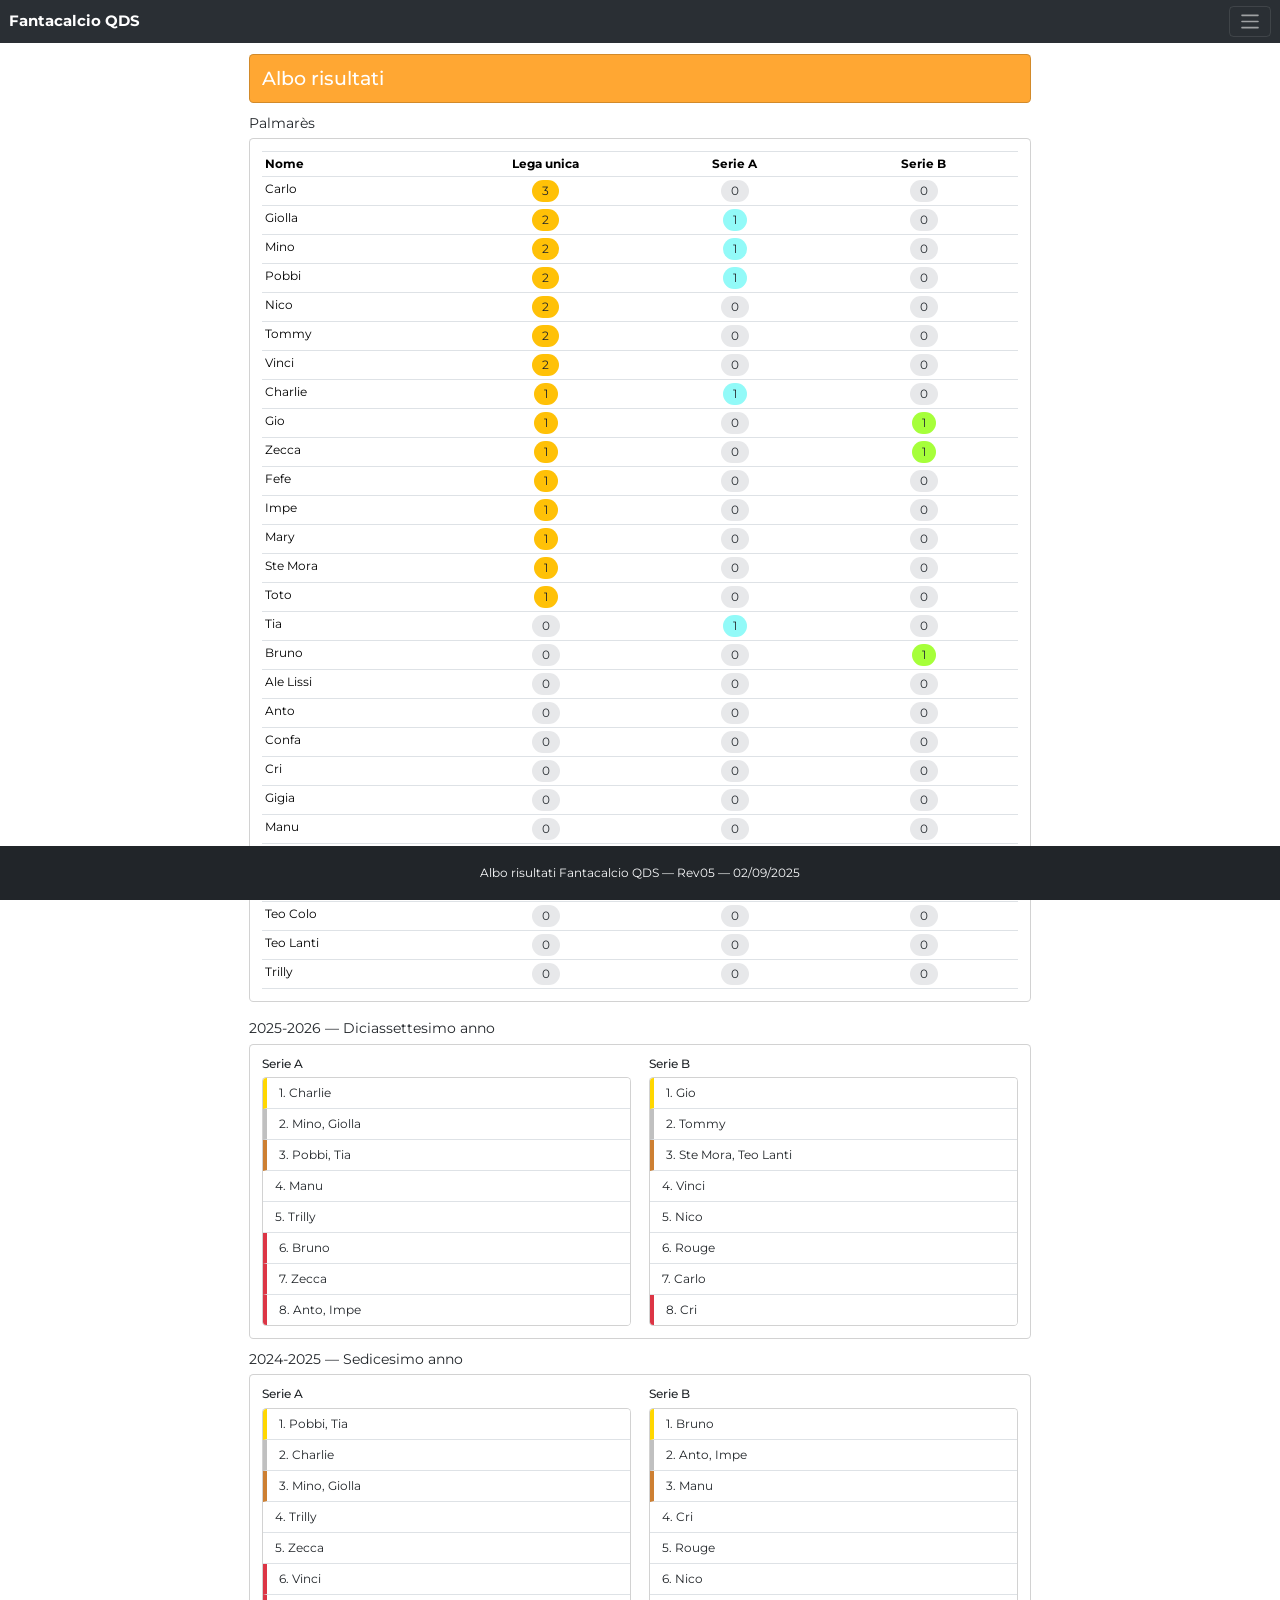
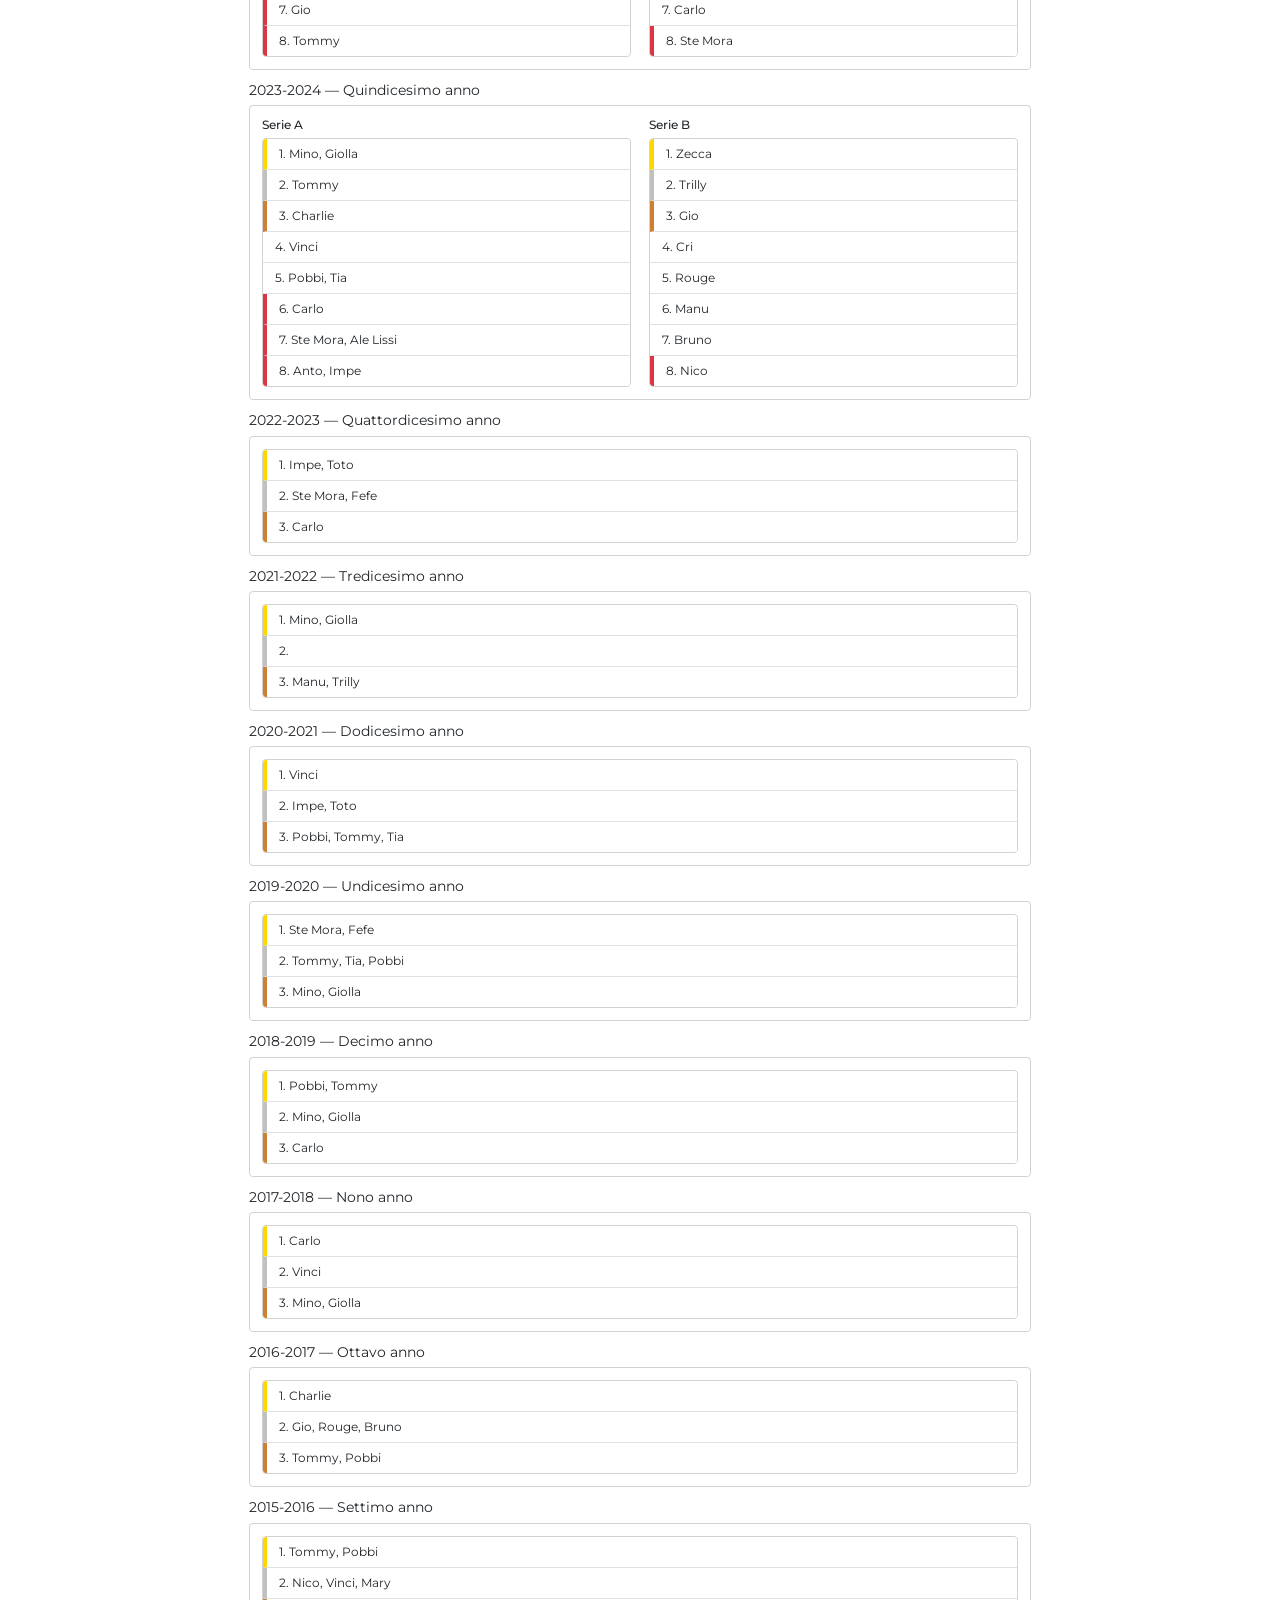
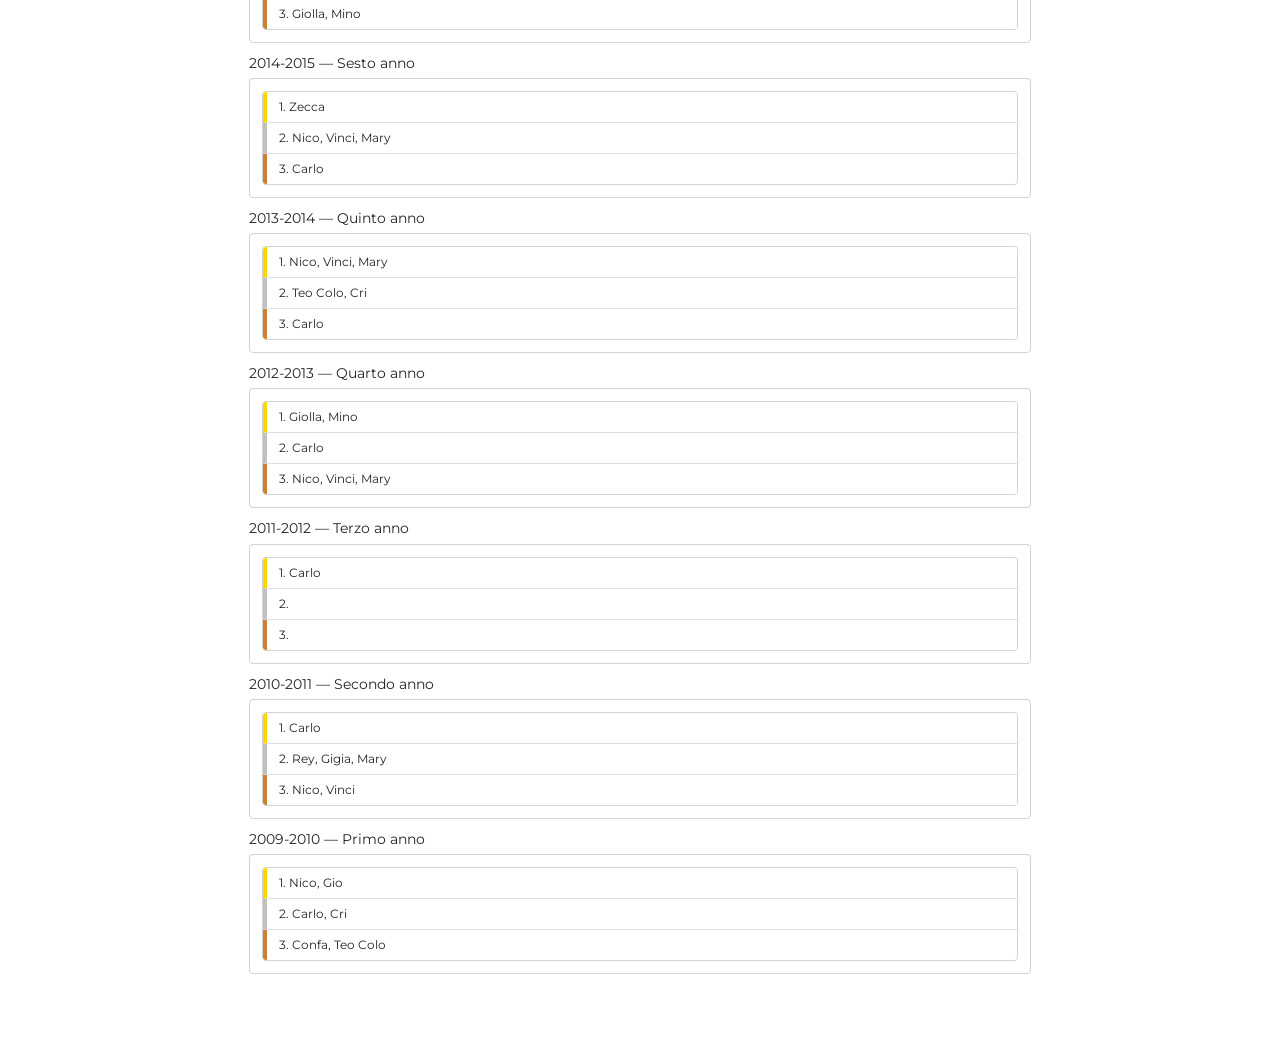
==== index.html @ d8cd7c16 "Styled albo risultati" ====
<!doctype html>
<!--
  index.html — "Albo risultati" page
  =======================================================================
  This site is split across THREE separate HTML pages that all share
  the same navbar and footer (copy-pasted into each file, since this
  is a plain static site with no templating system):

    - index.html    → "Albo risultati" (THIS page, also the site's
                       home page): Palmarès summary table and one
                       card per past season
    - ruleset.htm   → "Regolamento": girone doppio, impostazioni
                       Mantra, rinvii partite, formazioni non
                       schierate, Metodo Osnaghi
    - revision.html → "Storico revisioni"

  Styling comes from the Bootstrap CSS framework (loaded from a CDN
  link below, so there is nothing to install). Bootstrap is free and
  open source (MIT license): https://getbootstrap.com

  Any small custom styling on top of Bootstrap lives in style.css
  (shared by all three pages). The only JavaScript (in script.js,
  also shared) is explained there — Bootstrap's own bundled JS already
  handles the mobile navigation menu, so we barely need any custom
  code any more.

  Every meaningful element below has a unique "id" attribute, so it is
  easy to find in the browser dev tools or to link to directly.
  =======================================================================
-->
<html lang="it">
  <head>
    <meta charset="UTF-8" />
    <meta name="viewport" content="width=device-width, initial-scale=1" />

    <title>Albo risultati — Fantacalcio QDS</title>

    <link
      rel="stylesheet"
      href="https://cdn.jsdelivr.net/npm/bootstrap@5.3.3/dist/css/bootstrap.min.css"
    />

    <link rel="preconnect" href="https://fonts.googleapis.com" />
    <link rel="preconnect" href="https://fonts.gstatic.com" crossorigin />
    <link
      href="https://fonts.googleapis.com/css2?family=Montserrat:wght@400;500;600;700&display=swap"
      rel="stylesheet"
    />

    <link rel="stylesheet" href="style.css" />
  </head>
  <body>
    <!-- ===================================================================
       NAVBAR
       ---------------------------------------------------------------
       Bootstrap's navbar component. "fixed-top" pins it to the top of
       the screen so it is always visible while scrolling (we
       compensate for this with padding-top on <body> in style.css).
       There is deliberately NO "navbar-expand-*" class here: adding
       one (e.g. "navbar-expand-lg") would show the links inline once
       the screen gets wide enough. Without it, Bootstrap keeps the
       menu collapsed behind the hamburger button at EVERY screen
       width, desktop included — which is what we want everywhere.

       This exact block (navbar) is copy-pasted identically at the top
       of index.html, ruleset.htm and revision.html, so the site
       navigation looks and behaves the same on all three pages. The
       first five links point to sections WITHIN ruleset.htm
       ("ruleset.htm#girone-doppio" etc.) so they work correctly no
       matter which of the three pages you are currently on; the last
       two links point to index.html (this page) and revision.html
       directly.
       =================================================================== -->
    <nav id="main-navbar" class="navbar navbar-dark bg-primary fixed-top">
      <div id="navbar-container" class="container-fluid">
        <a id="navbar-brand-link" class="navbar-brand fw-bold" href="index.html"
          >Fantacalcio QDS</a
        >

        <button
          id="navbar-toggler-button"
          class="navbar-toggler"
          type="button"
          data-bs-toggle="collapse"
          data-bs-target="#navbar-menu"
          aria-controls="navbar-menu"
          aria-expanded="false"
          aria-label="Toggle navigation"
        >
          <span class="navbar-toggler-icon"></span>
        </button>

        <div id="navbar-menu" class="collapse navbar-collapse">
          <ul id="navbar-menu-links" class="navbar-nav ms-auto">
            <li class="nav-item">
              <a
                id="nav-link-girone-doppio"
                class="nav-link"
                href="ruleset.htm#girone-doppio"
                >Girone doppio</a
              >
            </li>
            <li class="nav-item">
              <a
                id="nav-link-mantra-settings"
                class="nav-link"
                href="ruleset.htm#mantra-settings"
                >Impostazioni Mantra</a
              >
            </li>
            <li class="nav-item">
              <a
                id="nav-link-rinvii-partite"
                class="nav-link"
                href="ruleset.htm#rinvii-partite"
                >Rinvii partite</a
              >
            </li>
            <li class="nav-item">
              <a
                id="nav-link-formazioni-non-schierate"
                class="nav-link"
                href="ruleset.htm#formazioni-non-schierate"
                >Formazioni non schierate</a
              >
            </li>
            <li class="nav-item">
              <a
                id="nav-link-metodo-osnaghi"
                class="nav-link"
                href="ruleset.htm#metodo-osnaghi"
                >Metodo Osnaghi</a
              >
            </li>
            <li class="nav-item">
              <a
                id="nav-link-albo-risultati"
                class="nav-link"
                href="index.html"
                >Albo risultati</a
              >
            </li>
            <li class="nav-item">
              <a
                id="nav-link-revision-history"
                class="nav-link"
                href="revision.html"
                >Storico revisioni</a
              >
            </li>
          </ul>
        </div>
      </div>
    </nav>

    <div id="page-container" class="container">
      <section id="albo-risultati" class="mb-5 rulebook-section">
        <div id="albo-risultati-title-card" class="card mb-3">
          <div id="albo-risultati-title-card-body" class="card-body">
            <h2 id="albo-risultati-title-text" class="mb-0">Albo risultati</h2>
          </div>
        </div>
        <!-- Palmarès -->
        <h3 id="palmares" class="h5 mb-2 card-label">Palmarès</h3>
        <div id="palmares-card" class="card mb-4">
          <div class="card-body">
            <div id="palmares-table-container" class="table-responsive">
              <table
                id="palmares-table"
                class="table table-bordered table-sm mb-0"
              >
                <thead>
                  <tr>
                    <th>Nome</th>
                    <th>Lega unica</th>
                    <th>Serie A</th>
                    <th>Serie B</th>
                  </tr>
                </thead>
                <tbody>
                  <tr>
                    <td>Carlo</td>
                    <td>
                      <span class="badge rounded-pill badge-lega-unica">3</span>
                    </td>
                    <td>
                      <span class="badge rounded-pill text-bg-secondary"
                        >0</span
                      >
                    </td>
                    <td>
                      <span class="badge rounded-pill text-bg-secondary"
                        >0</span
                      >
                    </td>
                  </tr>
                  <tr>
                    <td>Giolla</td>
                    <td>
                      <span class="badge rounded-pill badge-lega-unica">2</span>
                    </td>
                    <td>
                      <span class="badge rounded-pill badge-serie-a">1</span>
                    </td>
                    <td>
                      <span class="badge rounded-pill text-bg-secondary"
                        >0</span
                      >
                    </td>
                  </tr>
                  <tr>
                    <td>Mino</td>
                    <td>
                      <span class="badge rounded-pill badge-lega-unica">2</span>
                    </td>
                    <td>
                      <span class="badge rounded-pill badge-serie-a">1</span>
                    </td>
                    <td>
                      <span class="badge rounded-pill text-bg-secondary"
                        >0</span
                      >
                    </td>
                  </tr>
                  <tr>
                    <td>Pobbi</td>
                    <td>
                      <span class="badge rounded-pill badge-lega-unica">2</span>
                    </td>
                    <td>
                      <span class="badge rounded-pill badge-serie-a">1</span>
                    </td>
                    <td>
                      <span class="badge rounded-pill text-bg-secondary"
                        >0</span
                      >
                    </td>
                  </tr>
                  <tr>
                    <td>Nico</td>
                    <td>
                      <span class="badge rounded-pill badge-lega-unica">2</span>
                    </td>
                    <td>
                      <span class="badge rounded-pill text-bg-secondary"
                        >0</span
                      >
                    </td>
                    <td>
                      <span class="badge rounded-pill text-bg-secondary"
                        >0</span
                      >
                    </td>
                  </tr>
                  <tr>
                    <td>Tommy</td>
                    <td>
                      <span class="badge rounded-pill badge-lega-unica">2</span>
                    </td>
                    <td>
                      <span class="badge rounded-pill text-bg-secondary"
                        >0</span
                      >
                    </td>
                    <td>
                      <span class="badge rounded-pill text-bg-secondary"
                        >0</span
                      >
                    </td>
                  </tr>
                  <tr>
                    <td>Vinci</td>
                    <td>
                      <span class="badge rounded-pill badge-lega-unica">2</span>
                    </td>
                    <td>
                      <span class="badge rounded-pill text-bg-secondary"
                        >0</span
                      >
                    </td>
                    <td>
                      <span class="badge rounded-pill text-bg-secondary"
                        >0</span
                      >
                    </td>
                  </tr>
                  <tr>
                    <td>Charlie</td>
                    <td>
                      <span class="badge rounded-pill badge-lega-unica">1</span>
                    </td>
                    <td>
                      <span class="badge rounded-pill badge-serie-a">1</span>
                    </td>
                    <td>
                      <span class="badge rounded-pill text-bg-secondary"
                        >0</span
                      >
                    </td>
                  </tr>
                  <tr>
                    <td>Gio</td>
                    <td>
                      <span class="badge rounded-pill badge-lega-unica">1</span>
                    </td>
                    <td>
                      <span class="badge rounded-pill text-bg-secondary"
                        >0</span
                      >
                    </td>
                    <td>
                      <span class="badge rounded-pill badge-serie-b">1</span>
                    </td>
                  </tr>
                  <tr>
                    <td>Zecca</td>
                    <td>
                      <span class="badge rounded-pill badge-lega-unica">1</span>
                    </td>
                    <td>
                      <span class="badge rounded-pill text-bg-secondary"
                        >0</span
                      >
                    </td>
                    <td>
                      <span class="badge rounded-pill badge-serie-b">1</span>
                    </td>
                  </tr>
                  <tr>
                    <td>Fefe</td>
                    <td>
                      <span class="badge rounded-pill badge-lega-unica">1</span>
                    </td>
                    <td>
                      <span class="badge rounded-pill text-bg-secondary"
                        >0</span
                      >
                    </td>
                    <td>
                      <span class="badge rounded-pill text-bg-secondary"
                        >0</span
                      >
                    </td>
                  </tr>
                  <tr>
                    <td>Impe</td>
                    <td>
                      <span class="badge rounded-pill badge-lega-unica">1</span>
                    </td>
                    <td>
                      <span class="badge rounded-pill text-bg-secondary"
                        >0</span
                      >
                    </td>
                    <td>
                      <span class="badge rounded-pill text-bg-secondary"
                        >0</span
                      >
                    </td>
                  </tr>
                  <tr>
                    <td>Mary</td>
                    <td>
                      <span class="badge rounded-pill badge-lega-unica">1</span>
                    </td>
                    <td>
                      <span class="badge rounded-pill text-bg-secondary"
                        >0</span
                      >
                    </td>
                    <td>
                      <span class="badge rounded-pill text-bg-secondary"
                        >0</span
                      >
                    </td>
                  </tr>
                  <tr>
                    <td>Ste Mora</td>
                    <td>
                      <span class="badge rounded-pill badge-lega-unica">1</span>
                    </td>
                    <td>
                      <span class="badge rounded-pill text-bg-secondary"
                        >0</span
                      >
                    </td>
                    <td>
                      <span class="badge rounded-pill text-bg-secondary"
                        >0</span
                      >
                    </td>
                  </tr>
                  <tr>
                    <td>Toto</td>
                    <td>
                      <span class="badge rounded-pill badge-lega-unica">1</span>
                    </td>
                    <td>
                      <span class="badge rounded-pill text-bg-secondary"
                        >0</span
                      >
                    </td>
                    <td>
                      <span class="badge rounded-pill text-bg-secondary"
                        >0</span
                      >
                    </td>
                  </tr>
                  <tr>
                    <td>Tia</td>
                    <td>
                      <span class="badge rounded-pill text-bg-secondary"
                        >0</span
                      >
                    </td>
                    <td>
                      <span class="badge rounded-pill badge-serie-a">1</span>
                    </td>
                    <td>
                      <span class="badge rounded-pill text-bg-secondary"
                        >0</span
                      >
                    </td>
                  </tr>
                  <tr>
                    <td>Bruno</td>
                    <td>
                      <span class="badge rounded-pill text-bg-secondary"
                        >0</span
                      >
                    </td>
                    <td>
                      <span class="badge rounded-pill text-bg-secondary"
                        >0</span
                      >
                    </td>
                    <td>
                      <span class="badge rounded-pill badge-serie-b">1</span>
                    </td>
                  </tr>
                  <tr>
                    <td>Ale Lissi</td>
                    <td>
                      <span class="badge rounded-pill text-bg-secondary"
                        >0</span
                      >
                    </td>
                    <td>
                      <span class="badge rounded-pill text-bg-secondary"
                        >0</span
                      >
                    </td>
                    <td>
                      <span class="badge rounded-pill text-bg-secondary"
                        >0</span
                      >
                    </td>
                  </tr>
                  <tr>
                    <td>Anto</td>
                    <td>
                      <span class="badge rounded-pill text-bg-secondary"
                        >0</span
                      >
                    </td>
                    <td>
                      <span class="badge rounded-pill text-bg-secondary"
                        >0</span
                      >
                    </td>
                    <td>
                      <span class="badge rounded-pill text-bg-secondary"
                        >0</span
                      >
                    </td>
                  </tr>
                  <tr>
                    <td>Confa</td>
                    <td>
                      <span class="badge rounded-pill text-bg-secondary"
                        >0</span
                      >
                    </td>
                    <td>
                      <span class="badge rounded-pill text-bg-secondary"
                        >0</span
                      >
                    </td>
                    <td>
                      <span class="badge rounded-pill text-bg-secondary"
                        >0</span
                      >
                    </td>
                  </tr>
                  <tr>
                    <td>Cri</td>
                    <td>
                      <span class="badge rounded-pill text-bg-secondary"
                        >0</span
                      >
                    </td>
                    <td>
                      <span class="badge rounded-pill text-bg-secondary"
                        >0</span
                      >
                    </td>
                    <td>
                      <span class="badge rounded-pill text-bg-secondary"
                        >0</span
                      >
                    </td>
                  </tr>
                  <tr>
                    <td>Gigia</td>
                    <td>
                      <span class="badge rounded-pill text-bg-secondary"
                        >0</span
                      >
                    </td>
                    <td>
                      <span class="badge rounded-pill text-bg-secondary"
                        >0</span
                      >
                    </td>
                    <td>
                      <span class="badge rounded-pill text-bg-secondary"
                        >0</span
                      >
                    </td>
                  </tr>
                  <tr>
                    <td>Manu</td>
                    <td>
                      <span class="badge rounded-pill text-bg-secondary"
                        >0</span
                      >
                    </td>
                    <td>
                      <span class="badge rounded-pill text-bg-secondary"
                        >0</span
                      >
                    </td>
                    <td>
                      <span class="badge rounded-pill text-bg-secondary"
                        >0</span
                      >
                    </td>
                  </tr>
                  <tr>
                    <td>Rey</td>
                    <td>
                      <span class="badge rounded-pill text-bg-secondary"
                        >0</span
                      >
                    </td>
                    <td>
                      <span class="badge rounded-pill text-bg-secondary"
                        >0</span
                      >
                    </td>
                    <td>
                      <span class="badge rounded-pill text-bg-secondary"
                        >0</span
                      >
                    </td>
                  </tr>
                  <tr>
                    <td>Rouge</td>
                    <td>
                      <span class="badge rounded-pill text-bg-secondary"
                        >0</span
                      >
                    </td>
                    <td>
                      <span class="badge rounded-pill text-bg-secondary"
                        >0</span
                      >
                    </td>
                    <td>
                      <span class="badge rounded-pill text-bg-secondary"
                        >0</span
                      >
                    </td>
                  </tr>
                  <tr>
                    <td>Teo Colo</td>
                    <td>
                      <span class="badge rounded-pill text-bg-secondary"
                        >0</span
                      >
                    </td>
                    <td>
                      <span class="badge rounded-pill text-bg-secondary"
                        >0</span
                      >
                    </td>
                    <td>
                      <span class="badge rounded-pill text-bg-secondary"
                        >0</span
                      >
                    </td>
                  </tr>
                  <tr>
                    <td>Teo Lanti</td>
                    <td>
                      <span class="badge rounded-pill text-bg-secondary"
                        >0</span
                      >
                    </td>
                    <td>
                      <span class="badge rounded-pill text-bg-secondary"
                        >0</span
                      >
                    </td>
                    <td>
                      <span class="badge rounded-pill text-bg-secondary"
                        >0</span
                      >
                    </td>
                  </tr>
                  <tr>
                    <td>Trilly</td>
                    <td>
                      <span class="badge rounded-pill text-bg-secondary"
                        >0</span
                      >
                    </td>
                    <td>
                      <span class="badge rounded-pill text-bg-secondary"
                        >0</span
                      >
                    </td>
                    <td>
                      <span class="badge rounded-pill text-bg-secondary"
                        >0</span
                      >
                    </td>
                  </tr>
                </tbody>
              </table>
            </div>
          </div>
        </div>

        <!-- Each past season gets its own card with a unique id, so you
           can link straight to e.g. "albo-risultati.html#year-2016-2017".
           Years with a "girone unico" (no Serie A/Serie B split) only
           have one table inside the card; years with the split have
           two, stacked one above the other (single column layout). -->

        <h3 id="year-2025-2026" class="h5 mb-2 card-label">2025-2026 — Diciassettesimo anno</h3>


        <div class="card mb-3">
          <div class="card-body">
            <div class="row">
              <div class="col-6">
                <h3 class="h6">Serie A</h3>
                <div class="card">
                  <ol id="year-2025-2026-serie-a-table" class="list-group list-group-numbered list-group-flush">
                    <li class="list-group-item">Charlie</li>
                    <li class="list-group-item">Mino, Giolla</li>
                    <li class="list-group-item">Pobbi, Tia</li>
                    <li class="list-group-item">Manu</li>
                    <li class="list-group-item">Trilly</li>
                    <li class="list-group-item">Bruno</li>
                    <li class="list-group-item">Zecca</li>
                    <li class="list-group-item">Anto, Impe</li>
                  </ol>
                </div>
              </div>
              <div class="col-6">
                <h3 class="h6">Serie B</h3>
                <div class="card">
                  <ol id="year-2025-2026-serie-b-table" class="list-group list-group-numbered list-group-flush">
                    <li class="list-group-item">Gio</li>
                    <li class="list-group-item">Tommy</li>
                    <li class="list-group-item">Ste Mora, Teo Lanti</li>
                    <li class="list-group-item">Vinci</li>
                    <li class="list-group-item">Nico</li>
                    <li class="list-group-item">Rouge</li>
                    <li class="list-group-item">Carlo</li>
                    <li class="list-group-item">Cri</li>
                  </ol>
                </div>
              </div>
            </div>
          </div>
        </div>

        <h3 id="year-2024-2025" class="h5 mb-2 card-label">2024-2025 — Sedicesimo anno</h3>


        <div class="card mb-3">
          <div class="card-body">
            <div class="row">
              <div class="col-6">
                <h3 class="h6">Serie A</h3>
                <div class="card">
                  <ol id="year-2024-2025-serie-a-table" class="list-group list-group-numbered list-group-flush">
                    <li class="list-group-item">Pobbi, Tia</li>
                    <li class="list-group-item">Charlie</li>
                    <li class="list-group-item">Mino, Giolla</li>
                    <li class="list-group-item">Trilly</li>
                    <li class="list-group-item">Zecca</li>
                    <li class="list-group-item">Vinci</li>
                    <li class="list-group-item">Gio</li>
                    <li class="list-group-item">Tommy</li>
                  </ol>
                </div>
              </div>
              <div class="col-6">
                <h3 class="h6">Serie B</h3>
                <div class="card">
                  <ol id="year-2024-2025-serie-b-table" class="list-group list-group-numbered list-group-flush">
                    <li class="list-group-item">Bruno</li>
                    <li class="list-group-item">Anto, Impe</li>
                    <li class="list-group-item">Manu</li>
                    <li class="list-group-item">Cri</li>
                    <li class="list-group-item">Rouge</li>
                    <li class="list-group-item">Nico</li>
                    <li class="list-group-item">Carlo</li>
                    <li class="list-group-item">Ste Mora</li>
                  </ol>
                </div>
              </div>
            </div>
          </div>
        </div>

        <h3 id="year-2023-2024" class="h5 mb-2 card-label">2023-2024 — Quindicesimo anno</h3>


        <div class="card mb-3">
          <div class="card-body">
            <div class="row">
              <div class="col-6">
                <h3 class="h6">Serie A</h3>
                <div class="card">
                  <ol id="year-2023-2024-serie-a-table" class="list-group list-group-numbered list-group-flush">
                    <li class="list-group-item">Mino, Giolla</li>
                    <li class="list-group-item">Tommy</li>
                    <li class="list-group-item">Charlie</li>
                    <li class="list-group-item">Vinci</li>
                    <li class="list-group-item">Pobbi, Tia</li>
                    <li class="list-group-item">Carlo</li>
                    <li class="list-group-item">Ste Mora, Ale Lissi</li>
                    <li class="list-group-item">Anto, Impe</li>
                  </ol>
                </div>
              </div>
              <div class="col-6">
                <h3 class="h6">Serie B</h3>
                <div class="card">
                  <ol id="year-2023-2024-serie-b-table" class="list-group list-group-numbered list-group-flush">
                    <li class="list-group-item">Zecca</li>
                    <li class="list-group-item">Trilly</li>
                    <li class="list-group-item">Gio</li>
                    <li class="list-group-item">Cri</li>
                    <li class="list-group-item">Rouge</li>
                    <li class="list-group-item">Manu</li>
                    <li class="list-group-item">Bruno</li>
                    <li class="list-group-item">Nico</li>
                  </ol>
                </div>
              </div>
            </div>
          </div>
        </div>

        <h3 id="year-2022-2023" class="h5 mb-2 card-label">2022-2023 — Quattordicesimo anno</h3>


        <div class="card mb-3">
          <div class="card-body">
            <div class="card">
              <ol id="year-2022-2023-results-table" class="list-group list-group-numbered list-group-flush">
                <li class="list-group-item">Impe, Toto</li>
                <li class="list-group-item">Ste Mora, Fefe</li>
                <li class="list-group-item">Carlo</li>
              </ol>
            </div>
          </div>
        </div>

        <h3 id="year-2021-2022" class="h5 mb-2 card-label">2021-2022 — Tredicesimo anno</h3>


        <div class="card mb-3">
          <div class="card-body">
            <div class="card">
              <ol id="year-2021-2022-results-table" class="list-group list-group-numbered list-group-flush">
                <li class="list-group-item">Mino, Giolla</li>
                <li class="list-group-item"></li>
                <li class="list-group-item">Manu, Trilly</li>
              </ol>
            </div>
          </div>
        </div>

        <h3 id="year-2020-2021" class="h5 mb-2 card-label">2020-2021 — Dodicesimo anno</h3>


        <div class="card mb-3">
          <div class="card-body">
            <div class="card">
              <ol id="year-2020-2021-results-table" class="list-group list-group-numbered list-group-flush">
                <li class="list-group-item">Vinci</li>
                <li class="list-group-item">Impe, Toto</li>
                <li class="list-group-item">Pobbi, Tommy, Tia</li>
              </ol>
            </div>
          </div>
        </div>

        <h3 id="year-2019-2020" class="h5 mb-2 card-label">2019-2020 — Undicesimo anno</h3>


        <div class="card mb-3">
          <div class="card-body">
            <div class="card">
              <ol id="year-2019-2020-results-table" class="list-group list-group-numbered list-group-flush">
                <li class="list-group-item">Ste Mora, Fefe</li>
                <li class="list-group-item">Tommy, Tia, Pobbi</li>
                <li class="list-group-item">Mino, Giolla</li>
              </ol>
            </div>
          </div>
        </div>

        <h3 id="year-2018-2019" class="h5 mb-2 card-label">2018-2019 — Decimo anno</h3>


        <div class="card mb-3">
          <div class="card-body">
            <div class="card">
              <ol id="year-2018-2019-results-table" class="list-group list-group-numbered list-group-flush">
                <li class="list-group-item">Pobbi, Tommy</li>
                <li class="list-group-item">Mino, Giolla</li>
                <li class="list-group-item">Carlo</li>
              </ol>
            </div>
          </div>
        </div>

        <h3 id="year-2017-2018" class="h5 mb-2 card-label">2017-2018 — Nono anno</h3>


        <div class="card mb-3">
          <div class="card-body">
            <div class="card">
              <ol id="year-2017-2018-results-table" class="list-group list-group-numbered list-group-flush">
                <li class="list-group-item">Carlo</li>
                <li class="list-group-item">Vinci</li>
                <li class="list-group-item">Mino, Giolla</li>
              </ol>
            </div>
          </div>
        </div>

        <h3 id="year-2016-2017" class="h5 mb-2 card-label">2016-2017 — Ottavo anno</h3>


        <div class="card mb-3">
          <div class="card-body">
            <div class="card">
              <ol id="year-2016-2017-results-table" class="list-group list-group-numbered list-group-flush">
                <li class="list-group-item">Charlie</li>
                <li class="list-group-item">Gio, Rouge, Bruno</li>
                <li class="list-group-item">Tommy, Pobbi</li>
              </ol>
            </div>
          </div>
        </div>

        <h3 id="year-2015-2016" class="h5 mb-2 card-label">2015-2016 — Settimo anno</h3>


        <div class="card mb-3">
          <div class="card-body">
            <div class="card">
              <ol id="year-2015-2016-results-table" class="list-group list-group-numbered list-group-flush">
                <li class="list-group-item">Tommy, Pobbi</li>
                <li class="list-group-item">Nico, Vinci, Mary</li>
                <li class="list-group-item">Giolla, Mino</li>
              </ol>
            </div>
          </div>
        </div>

        <h3 id="year-2014-2015" class="h5 mb-2 card-label">2014-2015 — Sesto anno</h3>


        <div class="card mb-3">
          <div class="card-body">
            <div class="card">
              <ol id="year-2014-2015-results-table" class="list-group list-group-numbered list-group-flush">
                <li class="list-group-item">Zecca</li>
                <li class="list-group-item">Nico, Vinci, Mary</li>
                <li class="list-group-item">Carlo</li>
              </ol>
            </div>
          </div>
        </div>

        <h3 id="year-2013-2014" class="h5 mb-2 card-label">2013-2014 — Quinto anno</h3>


        <div class="card mb-3">
          <div class="card-body">
            <div class="card">
              <ol id="year-2013-2014-results-table" class="list-group list-group-numbered list-group-flush">
                <li class="list-group-item">Nico, Vinci, Mary</li>
                <li class="list-group-item">Teo Colo, Cri</li>
                <li class="list-group-item">Carlo</li>
              </ol>
            </div>
          </div>
        </div>

        <h3 id="year-2012-2013" class="h5 mb-2 card-label">2012-2013 — Quarto anno</h3>


        <div class="card mb-3">
          <div class="card-body">
            <div class="card">
              <ol id="year-2012-2013-results-table" class="list-group list-group-numbered list-group-flush">
                <li class="list-group-item">Giolla, Mino</li>
                <li class="list-group-item">Carlo</li>
                <li class="list-group-item">Nico, Vinci, Mary</li>
              </ol>
            </div>
          </div>
        </div>

        <h3 id="year-2011-2012" class="h5 mb-2 card-label">2011-2012 — Terzo anno</h3>


        <div class="card mb-3">
          <div class="card-body">
            <div class="card">
              <ol id="year-2011-2012-results-table" class="list-group list-group-numbered list-group-flush">
                <li class="list-group-item">Carlo</li>
                <li class="list-group-item"></li>
                <li class="list-group-item"></li>
              </ol>
            </div>
          </div>
        </div>

        <h3 id="year-2010-2011" class="h5 mb-2 card-label">2010-2011 — Secondo anno</h3>


        <div class="card mb-3">
          <div class="card-body">
            <div class="card">
              <ol id="year-2010-2011-results-table" class="list-group list-group-numbered list-group-flush">
                <li class="list-group-item">Carlo</li>
                <li class="list-group-item">Rey, Gigia, Mary</li>
                <li class="list-group-item">Nico, Vinci</li>
              </ol>
            </div>
          </div>
        </div>

        <h3 id="year-2009-2010" class="h5 mb-2 card-label">2009-2010 — Primo anno</h3>


        <div class="card mb-3">
          <div class="card-body">
            <div class="card">
              <ol id="year-2009-2010-results-table" class="list-group list-group-numbered list-group-flush">
                <li class="list-group-item">Nico, Gio</li>
                <li class="list-group-item">Carlo, Cri</li>
                <li class="list-group-item">Confa, Teo Colo</li>
              </ol>
            </div>
          </div>
        </div>
      </section>
    </div>

    <!-- ===================================================================
       FOOTER
       =================================================================== -->
    <footer id="main-footer" class="bg-dark text-light text-center py-4 fixed-bottom">
      <p id="footer-text" class="mb-0">
        Albo risultati Fantacalcio QDS — Rev05 — 02/09/2025
      </p>
    </footer>

    <script src="https://cdn.jsdelivr.net/npm/bootstrap@5.3.3/dist/js/bootstrap.bundle.min.js"></script>
    <script src="script.js"></script>
  </body>
</html>
---- style.css ----
/* =====================================================================
   style.css
   ---------------------------------------------------------------------
   This file holds only CUSTOM tweaks that Bootstrap does not already
   give us for free. Bootstrap (loaded via CDN in index.html) provides
   almost all the visual styling (colors, spacing, buttons, tables,
   navbar, cards...). We only add rules here for things that are
   specific to THIS site.
   ===================================================================== */

/* -----------------------------------------------------------------
   THEME COLORS — change the look of the whole site from right here
   -------------------------------------------------------------------
   These are the main colors used across the page. Each one is a
   "CSS variable" (also called a "custom property"): a name that
   holds a value, which every rule below reuses via "var(--name)"
   instead of repeating the same color code everywhere.

   To re-theme the site, you only need to edit the hex codes
   ("#rrggbb") in THIS block — every place that color is used
   (navbar, footer, links) updates automatically, because they all
   point back to these variables.
   ------------------------------------------------------------------- */
:root {
  --site-color-navbar: #2a2f34;      /* top navigation bar background */
  --site-color-footer: #212529;      /* bottom footer background */
  --site-color-albo-title-card: #FFA733; /* "Albo risultati" title card background, on index.html */
  --site-color-link: #0d6efd;        /* color of clickable text links inside paragraphs */
  --site-color-navbar-links: #FFA733; /* text color of the links inside the navbar menu (#navbar-menu-links) */
  --site-color-navbar-brand: #FFA733; /* text color of the site title link in the navbar (#navbar-brand-link) */

  /* Colors for the "Lega unica" (non-zero) trophy-count badges in the
     Palmarès table. Edit these to change how those badges look. */
  --site-badge-lega-unica-bg: #ffc107;   /* fill color */
  --site-badge-lega-unica-text: #212529; /* text color */

  /* Text styling for the site title link in the navbar
     (#navbar-brand-link). Edit these to change how it looks. */
  --site-navbar-brand-font-size: 1.25rem; /* text size */
  --site-navbar-brand-font-weight: 700;   /* text boldness (400 = normal, 700 = bold) */

  /* Text styling for the plain-text labels sitting above cards
     (e.g. "Palmarès", "Serie A", "Serie B", each season year — id
     "#year-2024-2025" and similar). Edit these to change how that
     text looks everywhere at once. */
  --site-card-label-text-color: #212529; /* text color */
  --site-card-label-font-size: 1.2rem;  /* text size */
  --site-card-label-font-weight: 400;    /* text boldness (400 = normal, 700 = bold) */

  /* Padding of the "Albo risultati" title card's body
     (#albo-risultati-title-card-body, on index.html). Edit these to
     change how much space surrounds the "Albo risultati" text. */
  --site-albo-title-card-body-padding-y: 1rem; /* top/bottom padding */
  --site-albo-title-card-body-padding-x: 1rem; /* left/right padding */

  /* Text styling of the "Albo risultati" title itself
     (#albo-risultati-title-text, on index.html). Edit these to change
     how that text looks. */
  --site-albo-title-text-color: white; /* text color */
  --site-albo-title-font-size: 1.6rem;   /* text size */
  --site-albo-title-font-weight: 500;    /* text boldness (400 = normal, 700 = bold) */
}

#main-navbar {
  /* "!important" is required here because Bootstrap's own ".bg-primary"
     utility class (which we used on the navbar in index.html) is
     ALSO written with "!important", so a normal rule would lose to it. */
  background-color: var(--site-color-navbar) !important;
}

#main-footer {
  /* Same reasoning: overrides Bootstrap's ".bg-dark" utility class. */
  background-color: var(--site-color-footer) !important;
}

#albo-risultati-title-card {
  /* Bootstrap's own card has no background utility applied here, so a
     plain override (no "!important" needed) is enough. */
  background-color: var(--site-color-albo-title-card);
}

#albo-risultati-title-card-body {
  /* Overrides Bootstrap's own ".card-body" padding (no "!important"
     needed: this id selector is already more specific). */
  padding-top: var(--site-albo-title-card-body-padding-y);
  padding-bottom: var(--site-albo-title-card-body-padding-y);
  padding-left: var(--site-albo-title-card-body-padding-x);
  padding-right: var(--site-albo-title-card-body-padding-x);
}

#albo-risultati-title-text {
  /* Overrides Bootstrap's default responsive "h2" sizing (no
     "!important" needed: this id selector is already more specific). */
  color: var(--site-albo-title-text-color);
  font-size: var(--site-albo-title-font-size);
  font-weight: var(--site-albo-title-font-weight);
}

.card-label {
  /* Plain-text label sitting above a card (id "#palmares",
     "#year-2024-2025" and similar, "#serie-a-teams-card", etc), used
     together with Bootstrap's own ".h5" class. Same specificity as
     ".h5", but this file loads after Bootstrap's stylesheet, so this
     plain override wins the tie without needing "!important". */
  color: var(--site-card-label-text-color);
  font-size: var(--site-card-label-font-size);
  font-weight: var(--site-card-label-font-weight);
}

a {
  /* Plain paragraph links (e.g. the "Regolamento formazioni non
     schierate" link in the Coppa section). This does NOT affect the
     white navbar links — those get their own color from Bootstrap's
     "navbar-dark" class, by design, so they stay readable on the
     blue navbar background above. */
  color: var(--site-color-link);
}

#navbar-menu-links .nav-link {
  /* Targets only the links inside the navbar menu (id="navbar-menu-links"
     in index.html). Combining an id selector with a class selector
     makes this more specific than Bootstrap's own ".nav-link" rule, so
     it wins without needing "!important". */
  color: var(--site-color-navbar-links);
}

#navbar-brand-link {
  /* Targets the site title link by its own id, which is more specific
     than Bootstrap's own ".navbar-brand" class rule, so it wins
     without needing "!important". */
  color: white;
  font-size: var(--site-navbar-brand-font-size);
  font-weight: var(--site-navbar-brand-font-weight);
}

/* -----------------------------------------------------------------
   Font family, via Bootstrap's CSS variable
   -------------------------------------------------------------------
   Bootstrap 5.3 is built with CSS custom properties ("CSS variables").
   The <body> element reads its font from the variable
   "--bs-body-font-family", and because font-family is one of the CSS
   properties that "inherits" automatically, every element on the page
   (headings, card titles, buttons, table text...) picks up whatever
   we put here too, unless it sets its own font explicitly (nothing on
   this page does). So we only need to change this ONE variable
   instead of writing a separate override for every component.
   ------------------------------------------------------------------- */
:root {
  /* Montserrat first, then Bootstrap's own fallback fonts in case
     Montserrat fails to load (e.g. no internet connection). We reuse
     Bootstrap's "--bs-font-sans-serif" variable as the fallback list
     so we don't have to retype it by hand. */
  --bs-body-font-family: "Montserrat", var(--bs-font-sans-serif);
}

/* -----------------------------------------------------------------
   Base font size
   -------------------------------------------------------------------
   Bootstrap sizes almost everything in "rem" units, which are always
   relative to the root <html> element's font-size (normally 16px,
   the browser default). Setting it here to 90% scales the WHOLE
   page's text down proportionally — titles, tables, buttons, card
   text, everything — without having to touch any Bootstrap variable.
   ------------------------------------------------------------------- */
html {
  font-size: 75%;
}

/* -----------------------------------------------------------------
   Narrow, single-column layout
   -------------------------------------------------------------------
   This site is mainly read on mobile phones, so we design for a
   narrow single column instead of Bootstrap's normal wide desktop
   layout. Bootstrap's ".container" class normally grows wider at
   each larger screen breakpoint (540px, 720px, 960px, 1140px,
   1320px...). We cap it at 600px at every breakpoint instead, so even
   on a desktop browser the page reads like a narrow mobile column
   instead of spreading edge to edge.

   Unlike some other CSS frameworks, Bootstrap writes all of its
   ".container" rules with the exact same "specificity" (a plain class
   selector), so we don't need "!important" here: because this file is
   loaded AFTER Bootstrap's stylesheet in index.html, our plain
   ".container" rule below simply wins the tie at every screen width.
   ------------------------------------------------------------------- */
.container {
  max-width: 800px;
}

/* -----------------------------------------------------------------
   Sticky navbar offset
   -------------------------------------------------------------------
   Our navbar uses the Bootstrap class "fixed-top", which pins it to
   the top of the screen and takes it out of the normal page flow.
   Because it no longer "pushes" the content down, the page content
   would otherwise start underneath it. This top padding on the whole
   page reserves space equal to the navbar's height so the content
   starts right below it instead of being hidden behind it.
   ------------------------------------------------------------------- */
body {
  padding-top: 4.5rem; /* navbar height (3.5rem) + 18px extra gap below it */
}

/* -----------------------------------------------------------------
   Footer always visible
   -------------------------------------------------------------------
   The footer uses Bootstrap's "fixed-bottom", which pins it to the
   bottom of the viewport at all times (no scrolling needed), the
   same way "fixed-top" pins the navbar. Since it's taken out of the
   normal page flow, this bottom padding on the body reserves space
   equal to the footer's height so page content never ends up hidden
   underneath it.
   ------------------------------------------------------------------- */
body {
  padding-bottom: 4.5rem; /* roughly the height of the footer with our slightly smaller base font-size */
}

/* -----------------------------------------------------------------
   Smooth scrolling for the anchor links
   -------------------------------------------------------------------
   Our navbar menu links point to in-page anchors like "#albo-risultati".
   By default the browser jumps to them instantly. This rule tells the
   browser to animate the scroll instead, which feels nicer to the user
   and helps them understand they moved to a different part of the
   SAME page (not a new page).
   ------------------------------------------------------------------- */
html {
  scroll-behavior: smooth;
}

/* -----------------------------------------------------------------
   Extra breathing room for anchor jumps
   -------------------------------------------------------------------
   Each rule section (girone doppio, mantra settings, etc.) has the
   class "rulebook-section". When the browser jumps to one of these
   via an anchor link, this makes sure the section title lands just
   below the fixed navbar instead of being glued to its bottom edge.
   ------------------------------------------------------------------- */
.rulebook-section {
  scroll-margin-top: 3.75rem;
}

/* -----------------------------------------------------------------
   Settings screenshots
   -------------------------------------------------------------------
   The images that come from the Fantacalcio Mantra settings screen
   are simple screenshots, not design assets. Bootstrap's own
   "card-img-top" class already makes an image fill the width of its
   card and round its top corners to match; we only add a thin border
   here so the screenshot's own white background doesn't blend
   invisibly into the card behind it.
   ------------------------------------------------------------------- */
.settings-screenshot {
  border-bottom: 1px solid var(--bs-border-color);
}

/* -----------------------------------------------------------------
   League result lists — gold/silver/bronze left border
   -------------------------------------------------------------------
   Every season's ranking is a "list-group-numbered" list; the 1st,
   2nd and 3rd "li" in each one gets a colored left border (gold,
   silver, bronze) so the podium stands out at a glance. Scoped to
   "#albo-risultati" so it only touches these ranking lists.
   ------------------------------------------------------------------- */
#albo-risultati .list-group-item:nth-child(1) {
  border-left: 4px solid #ffd700;
}

#albo-risultati .list-group-item:nth-child(2) {
  border-left: 4px solid #c0c0c0;
}

#albo-risultati .list-group-item:nth-child(3) {
  border-left: 4px solid #cd7f32;
}

/* Relegation zone: bottom 3 of Serie A, bottom 1 of Serie B. Matched
   by id suffix ("-serie-a-table" / "-serie-b-table") since that's
   what tells the two columns apart — there's no dedicated class. */
#albo-risultati ol[id$="-serie-a-table"] .list-group-item:nth-child(6),
#albo-risultati ol[id$="-serie-a-table"] .list-group-item:nth-child(7),
#albo-risultati ol[id$="-serie-a-table"] .list-group-item:nth-child(8) {
  border-left: 4px solid #dc3545;
}

#albo-risultati ol[id$="-serie-b-table"] .list-group-item:nth-child(8) {
  border-left: 4px solid #dc3545;
}

/* -----------------------------------------------------------------
   Palmarès table — evenly spaced columns
   -------------------------------------------------------------------
   By default an HTML table sizes each column based on its content
   (so "Girone unico" would be wider than "Serie A" just because the
   header text is longer). "table-layout: fixed" makes the browser
   ignore content width and instead split columns evenly based only
   on the widths we give them below (25% each, since there are 4).
   ------------------------------------------------------------------- */
#palmares-table {
  table-layout: fixed;
}

#palmares-table th,
#palmares-table td {
  width: 25%;

  /* The ".table-bordered" class draws a full grid (horizontal AND
     vertical lines). We only want the horizontal ones, so we zero out
     the left/right border width on every cell. Our id-selector rule
     is more specific than ".table-bordered"'s own selector, so this
     plain override wins without "!important". */
  border-left-width: 0;
  border-right-width: 0;
}

/* Center the three trophy-count columns (everything but "Nome"), so
   the pill badges line up in the middle of their column instead of
   hugging the left edge like plain text does by default. */
#palmares-table th:not(:first-child),
#palmares-table td:not(:first-child) {
  text-align: center;
}

/* Bootstrap's ".badge" class ships with tight padding (0.35em/0.65em),
   sized for badges sitting inline next to text. Ours sit alone inside
   a table cell, so we bump the padding up a bit to give the pill more
   breathing room. */
#palmares-table .badge {
  padding: 5px 10px;
  /* Bootstrap's ".badge" defaults to "font-weight: 700" (bold). */
  font-weight: normal;
  /* Bootstrap's ".badge" defaults to "font-size: .75em" (75% of the
     surrounding text) — bump it back up to full size so the numbers
     are easier to read at a glance. */
  font-size: 1rem;
}

/* The "0" badges use Bootstrap's ".text-bg-secondary" class, whose
   default gray fill (#6c757d) reads too dark/heavy for a "nothing
   won" value. We drop the fill entirely and use a thin gray outline
   instead, so a "0" reads as empty at a glance. */
#palmares-table .text-bg-secondary {
  background-color: #abb0b549 !important;
  color: var(--site-color-navbar) !important;
}

/* Non-zero "Serie A" / "Serie B" badges get their own custom colors
   (instead of Bootstrap's ".text-bg-warning") to visually match each
   league. Navy for Serie A needs light text; the lighter green for
   Serie B reads better with dark text. */
#palmares-table .badge-lega-unica {
  background-color: var(--site-badge-lega-unica-bg);
  color: var(--site-badge-lega-unica-text);
}

#palmares-table .badge-serie-a {
  background-color: #92faf8;
  color: var(--site-color-navbar);
}

#palmares-table .badge-serie-b {
  background-color: #a6ff3a;
  color: var(--site-color-navbar);
}
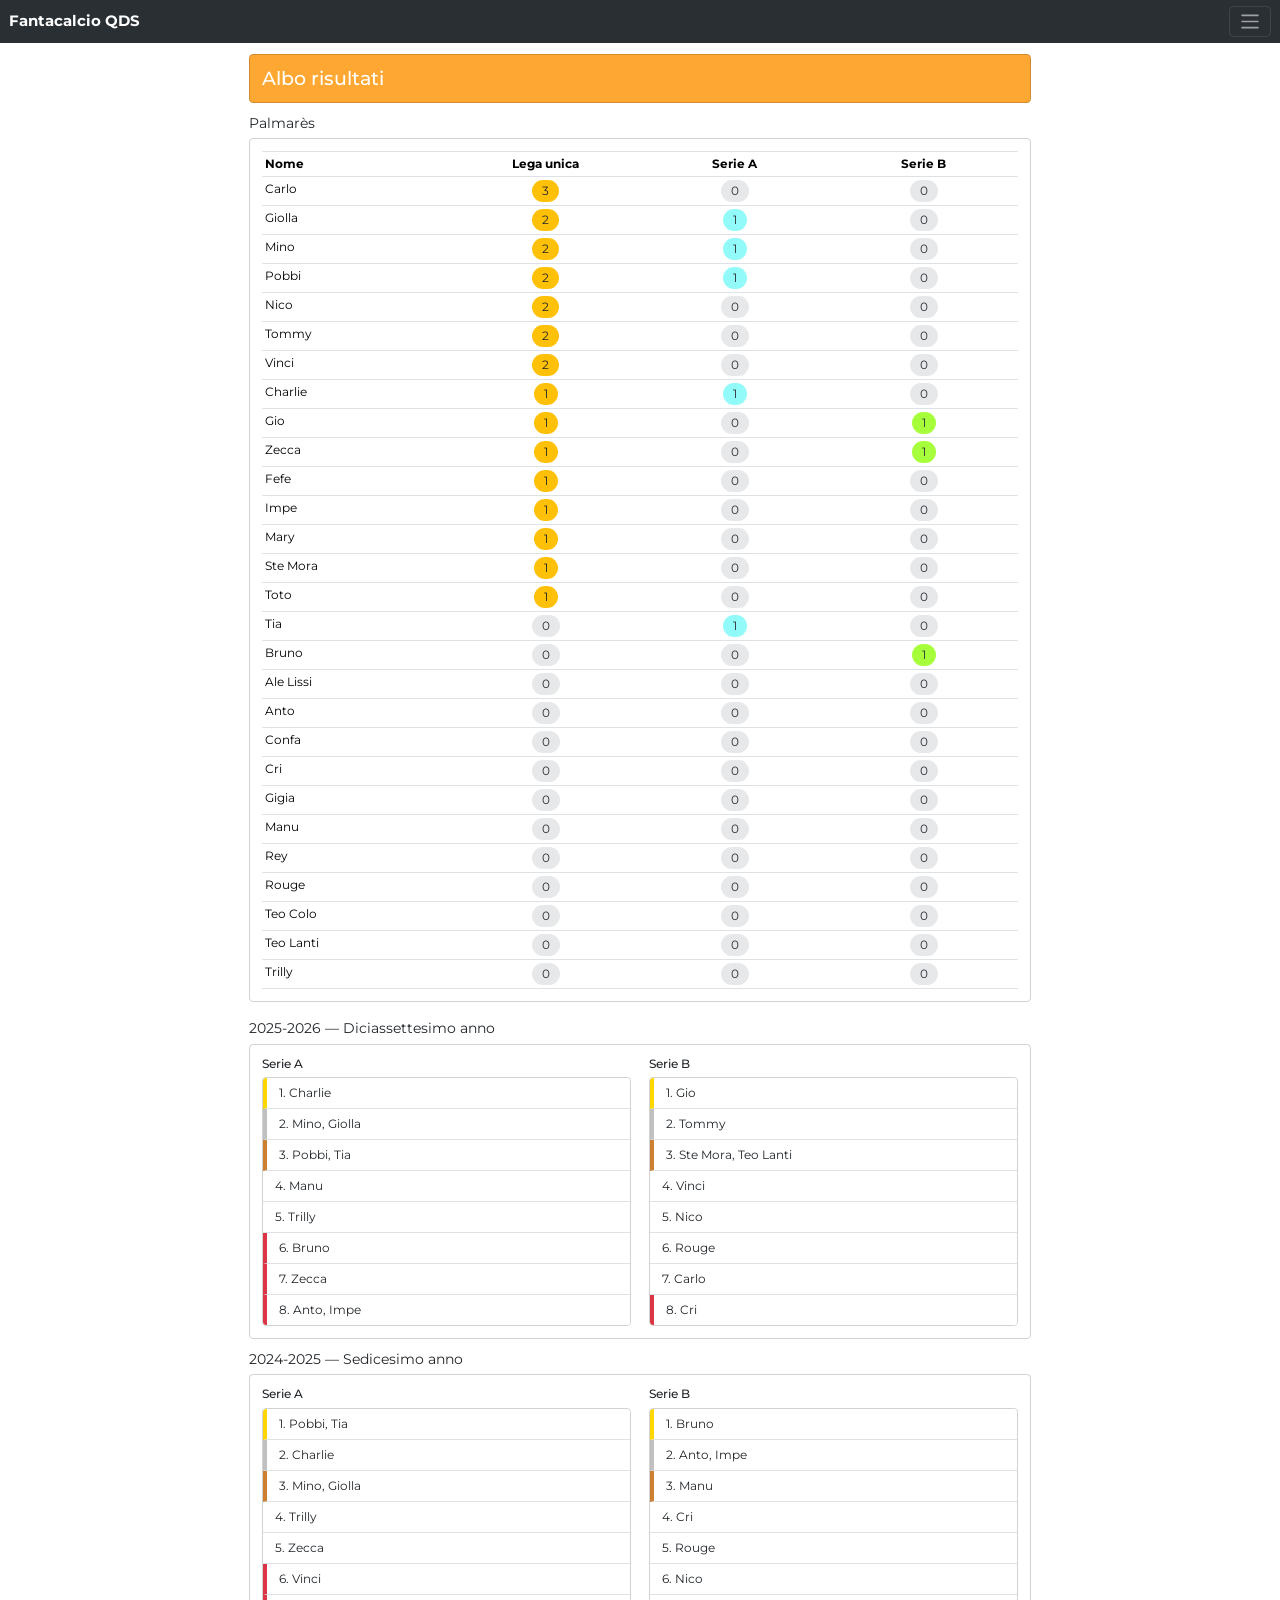
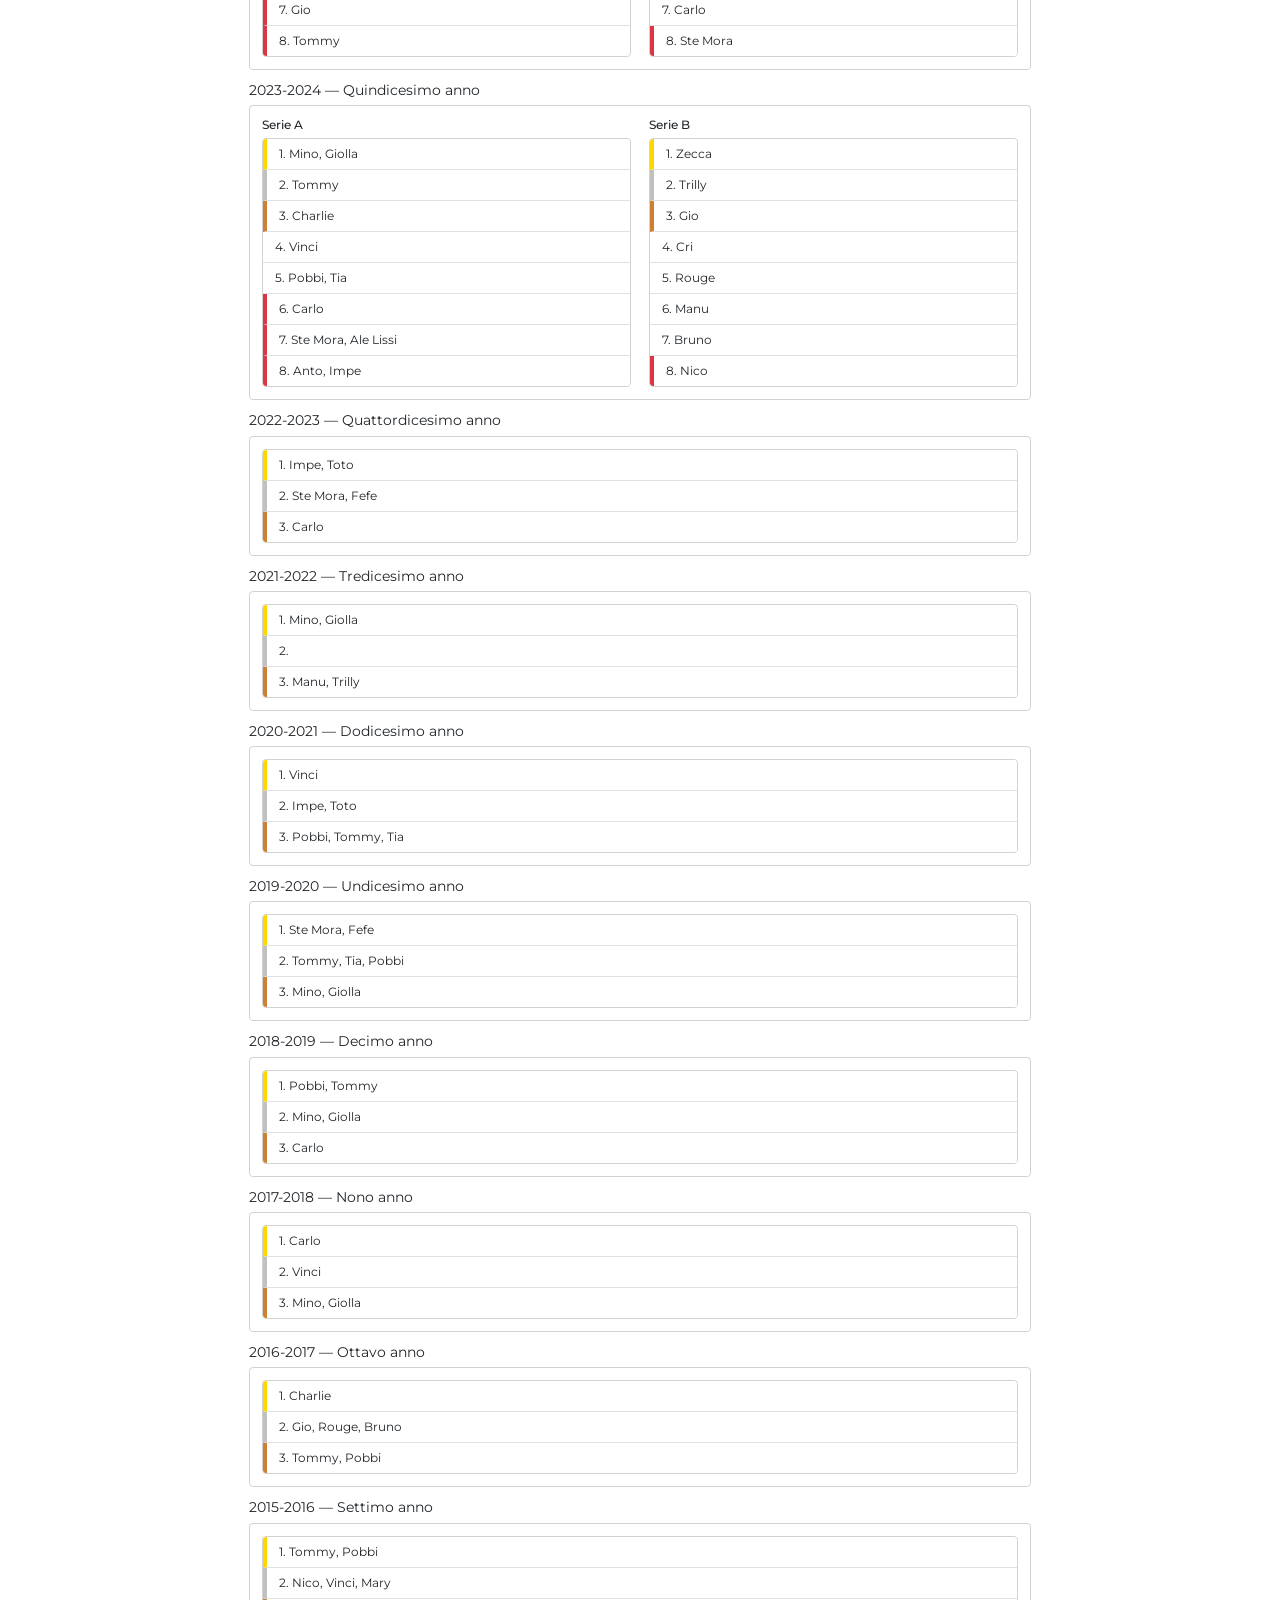
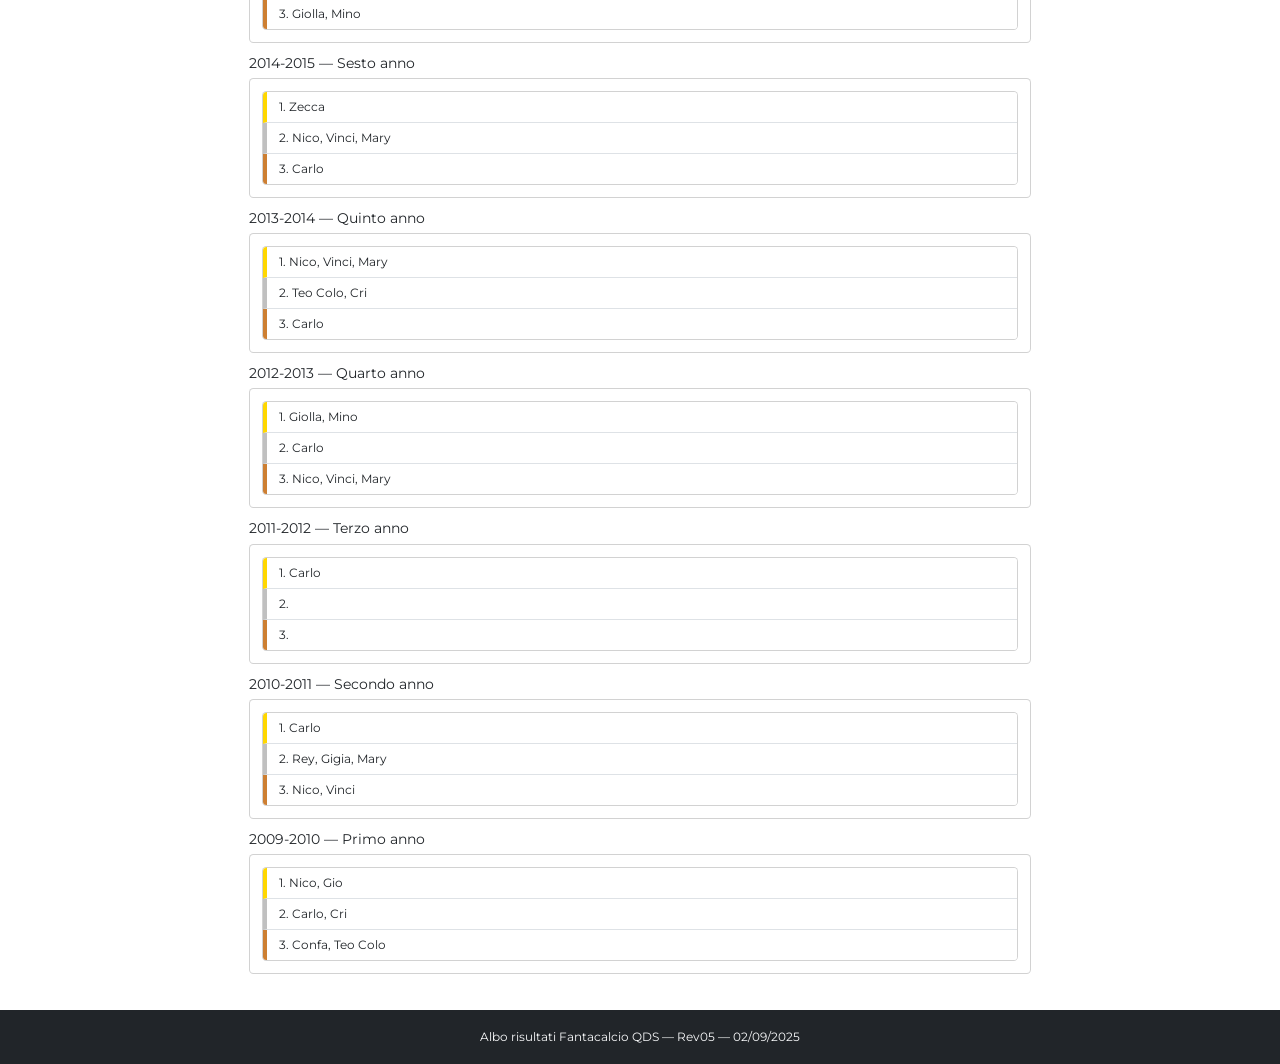
==== commit 573daffd: "Fixed footer position" ====
--- a/index.html
+++ b/index.html
@@ -983,7 +983,7 @@
     <!-- ===================================================================
        FOOTER
        =================================================================== -->
-    <footer id="main-footer" class="bg-dark text-light text-center py-4 fixed-bottom">
+    <footer id="main-footer" class="bg-dark text-light text-center py-4">
       <p id="footer-text" class="mb-0">
         Albo risultati Fantacalcio QDS — Rev05 — 02/09/2025
       </p>
--- a/style.css
+++ b/style.css
@@ -202,17 +202,25 @@
 }
 
 /* -----------------------------------------------------------------
-   Footer always visible
-   -------------------------------------------------------------------
-   The footer uses Bootstrap's "fixed-bottom", which pins it to the
-   bottom of the viewport at all times (no scrolling needed), the
-   same way "fixed-top" pins the navbar. Since it's taken out of the
-   normal page flow, this bottom padding on the body reserves space
-   equal to the footer's height so page content never ends up hidden
-   underneath it.
+   Footer pinned to bottom, in normal flow
+   -------------------------------------------------------------------
+   The footer sits after #page-container in normal document flow (no
+   longer "fixed-bottom"), so it's only visible once scrolled to. On
+   short pages, this flex layout still keeps it flush with the bottom
+   of the viewport instead of floating right under the content.
    ------------------------------------------------------------------- */
 body {
-  padding-bottom: 4.5rem; /* roughly the height of the footer with our slightly smaller base font-size */
+  display: flex;
+  flex-direction: column;
+  min-height: 100vh;
+}
+
+#page-container {
+  flex: 1 0 auto;
+}
+
+#main-footer {
+  flex-shrink: 0;
 }
 
 /* -----------------------------------------------------------------
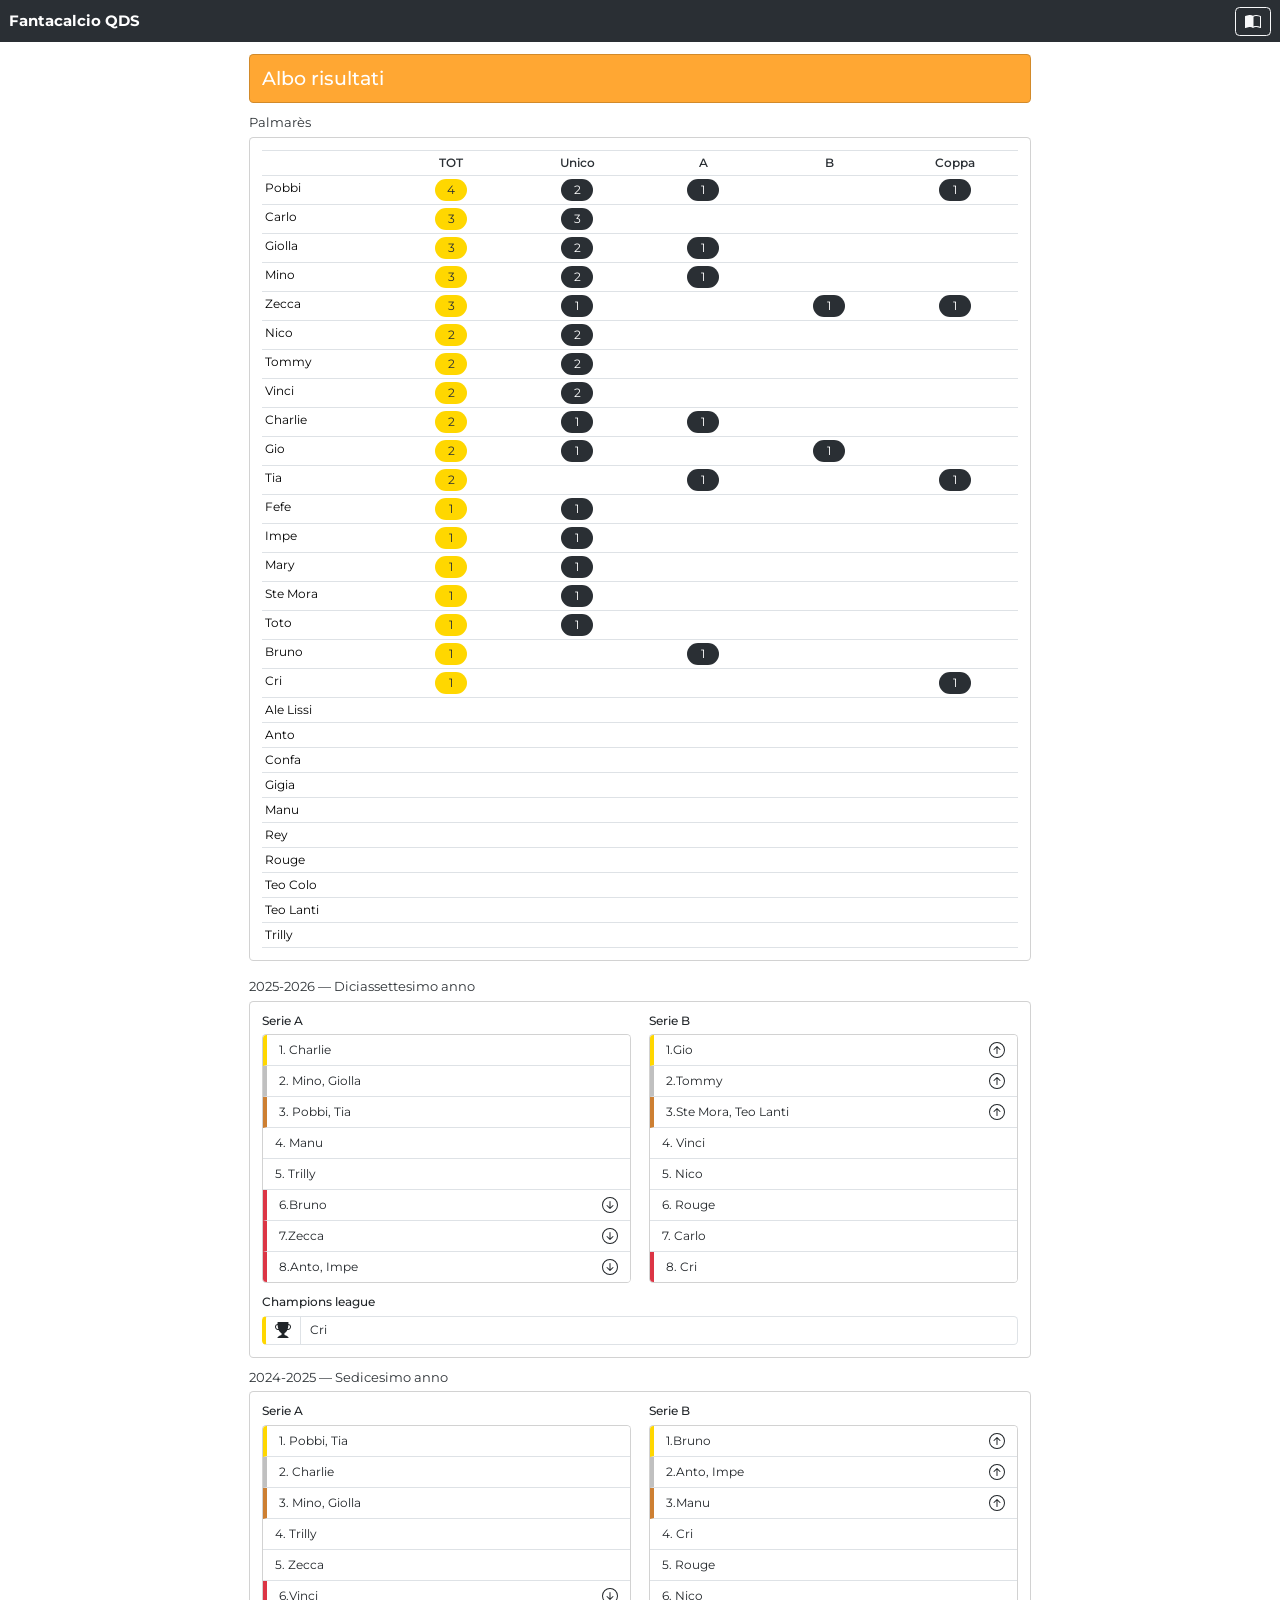
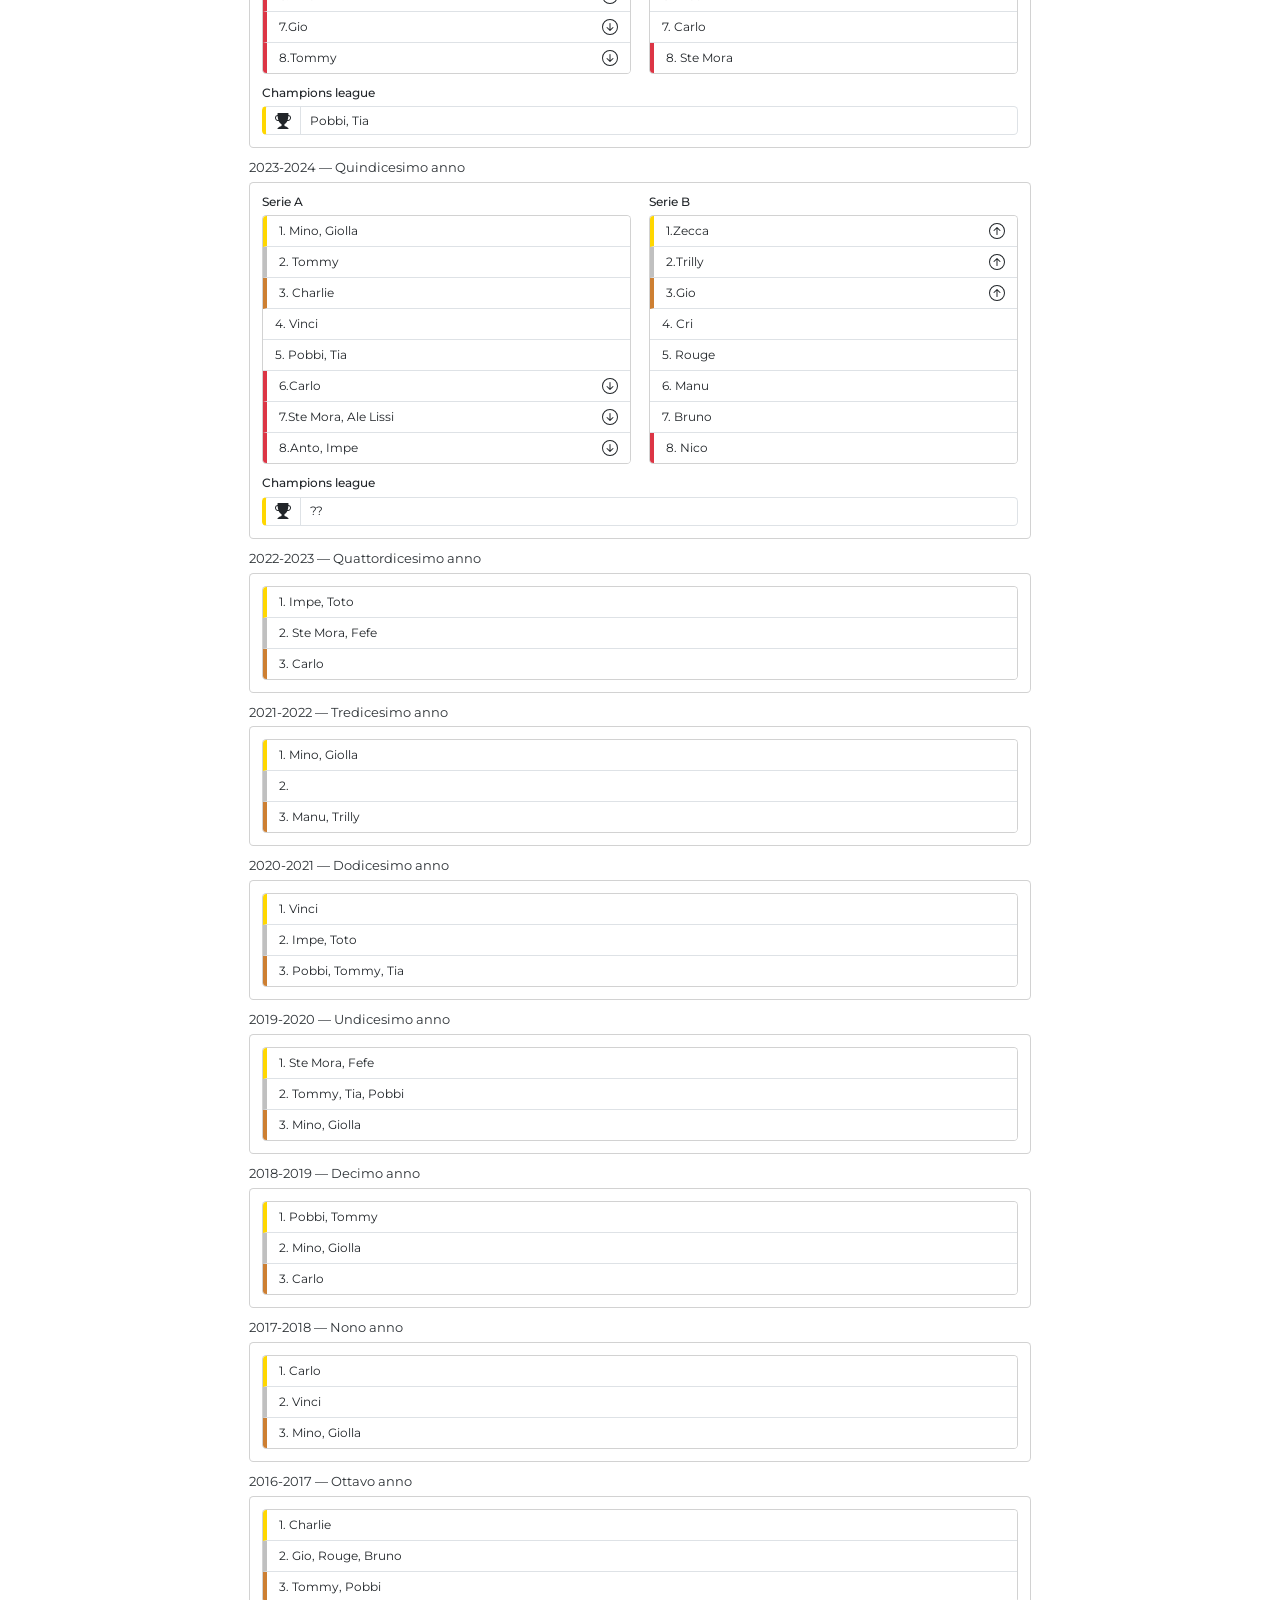
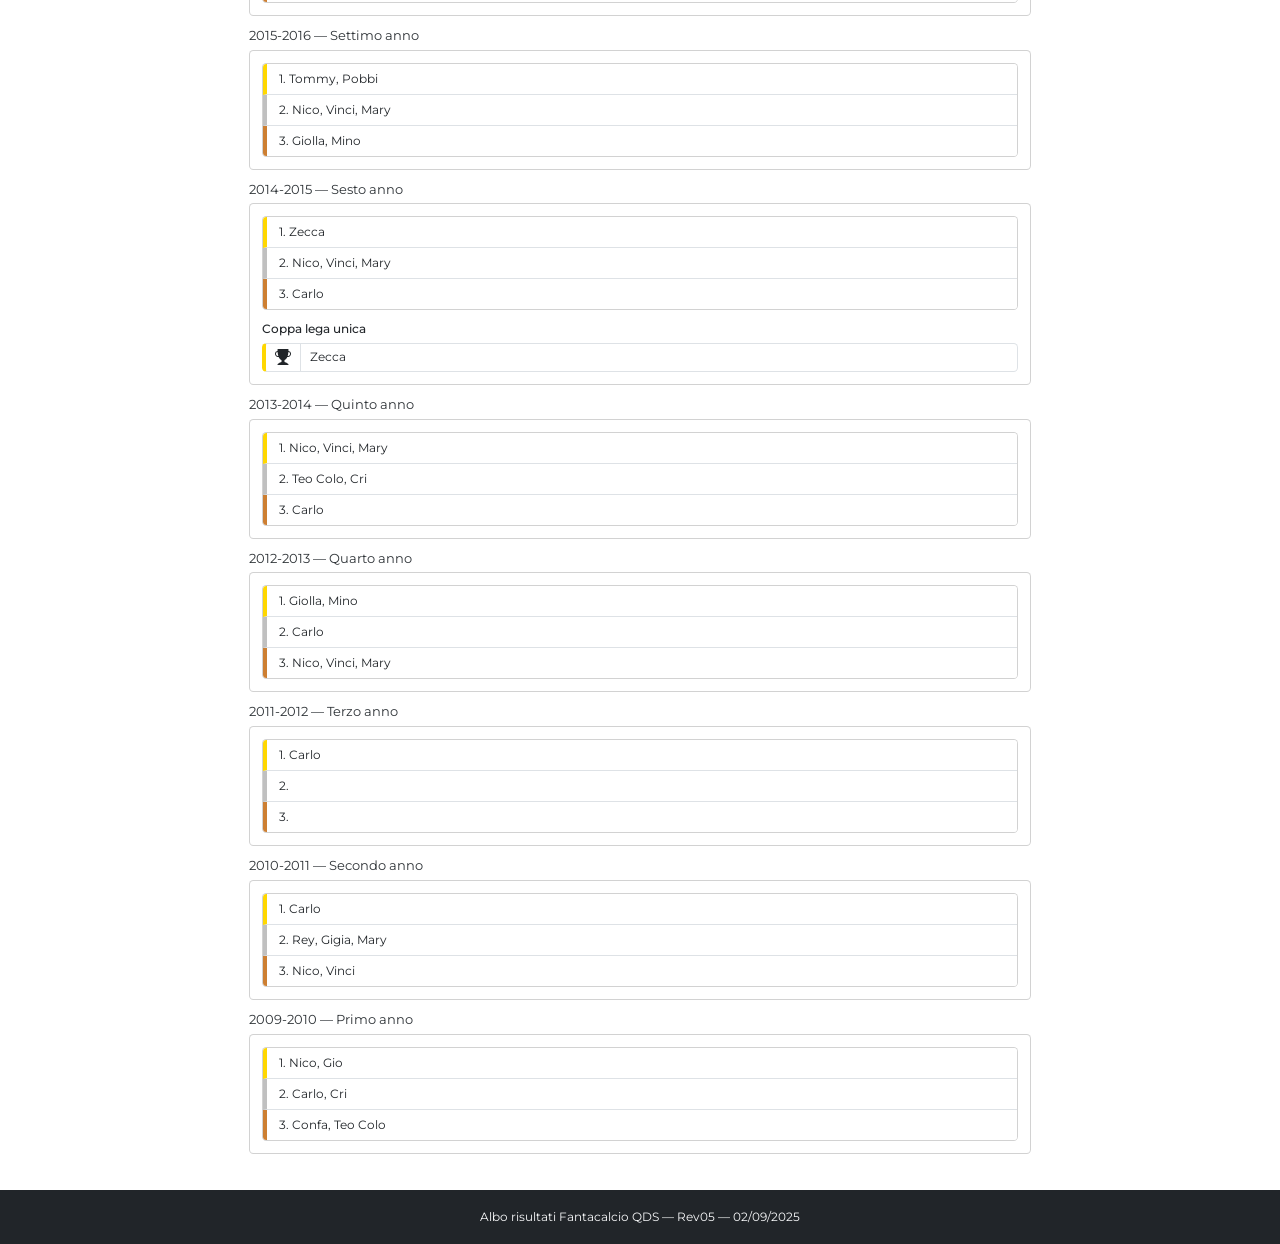
==== commit 03ff6564: "Restyle Palmares table and navbar shortcut on Albo risultati Merge Champions/Coppa LU columns into o" ====
--- a/index.html
+++ b/index.html
@@ -77,18 +77,16 @@
           >Fantacalcio QDS</a
         >
 
-        <button
-          id="navbar-toggler-button"
-          class="navbar-toggler"
-          type="button"
-          data-bs-toggle="collapse"
-          data-bs-target="#navbar-menu"
-          aria-controls="navbar-menu"
-          aria-expanded="false"
-          aria-label="Toggle navigation"
+        <a
+          id="navbar-ruleset-button"
+          class="btn btn-outline-light"
+          href="ruleset.htm"
+          aria-label="Regolamento"
         >
-          <span class="navbar-toggler-icon"></span>
-        </button>
+          <svg xmlns="http://www.w3.org/2000/svg" width="16" height="16" fill="currentColor" class="bi bi-book-half" viewBox="0 0 16 16">
+            <path d="M8.5 2.687c.654-.689 1.782-.886 3.112-.752 1.234.124 2.503.523 3.388.893v9.923c-.918-.35-2.107-.692-3.287-.81-1.094-.111-2.278-.039-3.213.492zM8 1.783C7.015.936 5.587.81 4.287.94c-1.514.153-3.042.672-3.994 1.105A.5.5 0 0 0 0 2.5v11a.5.5 0 0 0 .707.455c.882-.4 2.303-.881 3.68-1.02 1.409-.142 2.59.087 3.223.877a.5.5 0 0 0 .78 0c.633-.79 1.814-1.019 3.222-.877 1.378.139 2.8.62 3.681 1.02A.5.5 0 0 0 16 13.5v-11a.5.5 0 0 0-.293-.455c-.952-.433-2.48-.952-3.994-1.105C10.413.809 8.985.936 8 1.783"/>
+          </svg>
+        </a>
 
         <div id="navbar-menu" class="collapse navbar-collapse">
           <ul id="navbar-menu-links" class="navbar-nav ms-auto">
@@ -133,10 +131,7 @@
               >
             </li>
             <li class="nav-item">
-              <a
-                id="nav-link-albo-risultati"
-                class="nav-link"
-                href="index.html"
+              <a id="nav-link-albo-risultati" class="nav-link" href="index.html"
                 >Albo risultati</a
               >
             </li>
@@ -171,470 +166,328 @@
               >
                 <thead>
                   <tr>
-                    <th>Nome</th>
-                    <th>Lega unica</th>
-                    <th>Serie A</th>
-                    <th>Serie B</th>
+                    <th></th>
+                    <th>TOT</th>
+                    <th>Unico</th>
+                    <th>A</th>
+                    <th>B</th>
+                    <th>Coppa</th>
                   </tr>
                 </thead>
                 <tbody>
                   <tr>
+                    <td>Pobbi</td>
+                    <td>
+                      <span class="badge rounded-pill badge-coppa">4</span>
+                    </td>
+                    <td>
+                      <span class="badge rounded-pill badge-coppa">2</span>
+                    </td>
+                    <td>
+                      <span class="badge rounded-pill badge-coppa">1</span>
+                    </td>
+                    <td></td>
+                    <td>
+                      <span class="badge rounded-pill badge-coppa">1</span>
+                    </td>
+                  </tr>
+                  <tr>
                     <td>Carlo</td>
                     <td>
-                      <span class="badge rounded-pill badge-lega-unica">3</span>
-                    </td>
-                    <td>
-                      <span class="badge rounded-pill text-bg-secondary"
-                        >0</span
-                      >
-                    </td>
-                    <td>
-                      <span class="badge rounded-pill text-bg-secondary"
-                        >0</span
-                      >
-                    </td>
+                      <span class="badge rounded-pill badge-coppa">3</span>
+                    </td>
+                    <td>
+                      <span class="badge rounded-pill badge-coppa">3</span>
+                    </td>
+                    <td></td>
+                    <td></td>
+                    <td></td>
                   </tr>
                   <tr>
                     <td>Giolla</td>
                     <td>
-                      <span class="badge rounded-pill badge-lega-unica">2</span>
-                    </td>
-                    <td>
-                      <span class="badge rounded-pill badge-serie-a">1</span>
-                    </td>
-                    <td>
-                      <span class="badge rounded-pill text-bg-secondary"
-                        >0</span
-                      >
-                    </td>
+                      <span class="badge rounded-pill badge-coppa">3</span>
+                    </td>
+                    <td>
+                      <span class="badge rounded-pill badge-coppa">2</span>
+                    </td>
+                    <td>
+                      <span class="badge rounded-pill badge-coppa">1</span>
+                    </td>
+                    <td></td>
+                    <td></td>
                   </tr>
                   <tr>
                     <td>Mino</td>
                     <td>
-                      <span class="badge rounded-pill badge-lega-unica">2</span>
-                    </td>
-                    <td>
-                      <span class="badge rounded-pill badge-serie-a">1</span>
-                    </td>
-                    <td>
-                      <span class="badge rounded-pill text-bg-secondary"
-                        >0</span
-                      >
-                    </td>
-                  </tr>
-                  <tr>
-                    <td>Pobbi</td>
-                    <td>
-                      <span class="badge rounded-pill badge-lega-unica">2</span>
-                    </td>
-                    <td>
-                      <span class="badge rounded-pill badge-serie-a">1</span>
-                    </td>
-                    <td>
-                      <span class="badge rounded-pill text-bg-secondary"
-                        >0</span
-                      >
+                      <span class="badge rounded-pill badge-coppa">3</span>
+                    </td>
+                    <td>
+                      <span class="badge rounded-pill badge-coppa">2</span>
+                    </td>
+                    <td>
+                      <span class="badge rounded-pill badge-coppa">1</span>
+                    </td>
+                    <td></td>
+                    <td></td>
+                  </tr>
+                  <tr>
+                    <td>Zecca</td>
+                    <td>
+                      <span class="badge rounded-pill badge-coppa">3</span>
+                    </td>
+                    <td>
+                      <span class="badge rounded-pill badge-coppa">1</span>
+                    </td>
+                    <td></td>
+                    <td>
+                      <span class="badge rounded-pill badge-coppa">1</span>
+                    </td>
+                    <td>
+                      <span class="badge rounded-pill badge-coppa">1</span>
                     </td>
                   </tr>
                   <tr>
                     <td>Nico</td>
                     <td>
-                      <span class="badge rounded-pill badge-lega-unica">2</span>
-                    </td>
-                    <td>
-                      <span class="badge rounded-pill text-bg-secondary"
-                        >0</span
-                      >
-                    </td>
-                    <td>
-                      <span class="badge rounded-pill text-bg-secondary"
-                        >0</span
-                      >
-                    </td>
+                      <span class="badge rounded-pill badge-coppa">2</span>
+                    </td>
+                    <td>
+                      <span class="badge rounded-pill badge-coppa">2</span>
+                    </td>
+                    <td></td>
+                    <td></td>
+                    <td></td>
                   </tr>
                   <tr>
                     <td>Tommy</td>
                     <td>
-                      <span class="badge rounded-pill badge-lega-unica">2</span>
-                    </td>
-                    <td>
-                      <span class="badge rounded-pill text-bg-secondary"
-                        >0</span
-                      >
-                    </td>
-                    <td>
-                      <span class="badge rounded-pill text-bg-secondary"
-                        >0</span
-                      >
-                    </td>
+                      <span class="badge rounded-pill badge-coppa">2</span>
+                    </td>
+                    <td>
+                      <span class="badge rounded-pill badge-coppa">2</span>
+                    </td>
+                    <td></td>
+                    <td></td>
+                    <td></td>
                   </tr>
                   <tr>
                     <td>Vinci</td>
                     <td>
-                      <span class="badge rounded-pill badge-lega-unica">2</span>
-                    </td>
-                    <td>
-                      <span class="badge rounded-pill text-bg-secondary"
-                        >0</span
-                      >
-                    </td>
-                    <td>
-                      <span class="badge rounded-pill text-bg-secondary"
-                        >0</span
-                      >
-                    </td>
+                      <span class="badge rounded-pill badge-coppa">2</span>
+                    </td>
+                    <td>
+                      <span class="badge rounded-pill badge-coppa">2</span>
+                    </td>
+                    <td></td>
+                    <td></td>
+                    <td></td>
                   </tr>
                   <tr>
                     <td>Charlie</td>
                     <td>
-                      <span class="badge rounded-pill badge-lega-unica">1</span>
-                    </td>
-                    <td>
-                      <span class="badge rounded-pill badge-serie-a">1</span>
-                    </td>
-                    <td>
-                      <span class="badge rounded-pill text-bg-secondary"
-                        >0</span
-                      >
-                    </td>
+                      <span class="badge rounded-pill badge-coppa">2</span>
+                    </td>
+                    <td>
+                      <span class="badge rounded-pill badge-coppa">1</span>
+                    </td>
+                    <td>
+                      <span class="badge rounded-pill badge-coppa">1</span>
+                    </td>
+                    <td></td>
+                    <td></td>
                   </tr>
                   <tr>
                     <td>Gio</td>
                     <td>
-                      <span class="badge rounded-pill badge-lega-unica">1</span>
-                    </td>
-                    <td>
-                      <span class="badge rounded-pill text-bg-secondary"
-                        >0</span
-                      >
-                    </td>
-                    <td>
-                      <span class="badge rounded-pill badge-serie-b">1</span>
-                    </td>
-                  </tr>
-                  <tr>
-                    <td>Zecca</td>
-                    <td>
-                      <span class="badge rounded-pill badge-lega-unica">1</span>
-                    </td>
-                    <td>
-                      <span class="badge rounded-pill text-bg-secondary"
-                        >0</span
-                      >
-                    </td>
-                    <td>
-                      <span class="badge rounded-pill badge-serie-b">1</span>
+                      <span class="badge rounded-pill badge-coppa">2</span>
+                    </td>
+                    <td>
+                      <span class="badge rounded-pill badge-coppa">1</span>
+                    </td>
+                    <td></td>
+                    <td>
+                      <span class="badge rounded-pill badge-coppa">1</span>
+                    </td>
+                    <td></td>
+                  </tr>
+                  <tr>
+                    <td>Tia</td>
+                    <td>
+                      <span class="badge rounded-pill badge-coppa">2</span>
+                    </td>
+                    <td></td>
+                    <td>
+                      <span class="badge rounded-pill badge-coppa">1</span>
+                    </td>
+                    <td></td>
+                    <td>
+                      <span class="badge rounded-pill badge-coppa">1</span>
                     </td>
                   </tr>
                   <tr>
                     <td>Fefe</td>
                     <td>
-                      <span class="badge rounded-pill badge-lega-unica">1</span>
-                    </td>
-                    <td>
-                      <span class="badge rounded-pill text-bg-secondary"
-                        >0</span
-                      >
-                    </td>
-                    <td>
-                      <span class="badge rounded-pill text-bg-secondary"
-                        >0</span
-                      >
-                    </td>
+                      <span class="badge rounded-pill badge-coppa">1</span>
+                    </td>
+                    <td>
+                      <span class="badge rounded-pill badge-coppa">1</span>
+                    </td>
+                    <td></td>
+                    <td></td>
+                    <td></td>
                   </tr>
                   <tr>
                     <td>Impe</td>
                     <td>
-                      <span class="badge rounded-pill badge-lega-unica">1</span>
-                    </td>
-                    <td>
-                      <span class="badge rounded-pill text-bg-secondary"
-                        >0</span
-                      >
-                    </td>
-                    <td>
-                      <span class="badge rounded-pill text-bg-secondary"
-                        >0</span
-                      >
-                    </td>
+                      <span class="badge rounded-pill badge-coppa">1</span>
+                    </td>
+                    <td>
+                      <span class="badge rounded-pill badge-coppa">1</span>
+                    </td>
+                    <td></td>
+                    <td></td>
+                    <td></td>
                   </tr>
                   <tr>
                     <td>Mary</td>
                     <td>
-                      <span class="badge rounded-pill badge-lega-unica">1</span>
-                    </td>
-                    <td>
-                      <span class="badge rounded-pill text-bg-secondary"
-                        >0</span
-                      >
-                    </td>
-                    <td>
-                      <span class="badge rounded-pill text-bg-secondary"
-                        >0</span
-                      >
-                    </td>
+                      <span class="badge rounded-pill badge-coppa">1</span>
+                    </td>
+                    <td>
+                      <span class="badge rounded-pill badge-coppa">1</span>
+                    </td>
+                    <td></td>
+                    <td></td>
+                    <td></td>
                   </tr>
                   <tr>
                     <td>Ste Mora</td>
                     <td>
-                      <span class="badge rounded-pill badge-lega-unica">1</span>
-                    </td>
-                    <td>
-                      <span class="badge rounded-pill text-bg-secondary"
-                        >0</span
-                      >
-                    </td>
-                    <td>
-                      <span class="badge rounded-pill text-bg-secondary"
-                        >0</span
-                      >
-                    </td>
+                      <span class="badge rounded-pill badge-coppa">1</span>
+                    </td>
+                    <td>
+                      <span class="badge rounded-pill badge-coppa">1</span>
+                    </td>
+                    <td></td>
+                    <td></td>
+                    <td></td>
                   </tr>
                   <tr>
                     <td>Toto</td>
                     <td>
-                      <span class="badge rounded-pill badge-lega-unica">1</span>
-                    </td>
-                    <td>
-                      <span class="badge rounded-pill text-bg-secondary"
-                        >0</span
-                      >
-                    </td>
-                    <td>
-                      <span class="badge rounded-pill text-bg-secondary"
-                        >0</span
-                      >
-                    </td>
-                  </tr>
-                  <tr>
-                    <td>Tia</td>
-                    <td>
-                      <span class="badge rounded-pill text-bg-secondary"
-                        >0</span
-                      >
-                    </td>
-                    <td>
-                      <span class="badge rounded-pill badge-serie-a">1</span>
-                    </td>
-                    <td>
-                      <span class="badge rounded-pill text-bg-secondary"
-                        >0</span
-                      >
-                    </td>
+                      <span class="badge rounded-pill badge-coppa">1</span>
+                    </td>
+                    <td>
+                      <span class="badge rounded-pill badge-coppa">1</span>
+                    </td>
+                    <td></td>
+                    <td></td>
+                    <td></td>
                   </tr>
                   <tr>
                     <td>Bruno</td>
                     <td>
-                      <span class="badge rounded-pill text-bg-secondary"
-                        >0</span
-                      >
-                    </td>
-                    <td>
-                      <span class="badge rounded-pill text-bg-secondary"
-                        >0</span
-                      >
-                    </td>
-                    <td>
-                      <span class="badge rounded-pill badge-serie-b">1</span>
+                      <span class="badge rounded-pill badge-coppa">1</span>
+                    </td>
+                    <td></td>
+                    <td>
+                      <span class="badge rounded-pill badge-coppa">1</span>
+                    </td>
+                    <td></td>
+                    <td></td>
+                  </tr>
+                  <tr>
+                    <td>Cri</td>
+                    <td>
+                      <span class="badge rounded-pill badge-coppa">1</span>
+                    </td>
+                    <td></td>
+                    <td></td>
+                    <td></td>
+                    <td>
+                      <span class="badge rounded-pill badge-coppa">1</span>
                     </td>
                   </tr>
                   <tr>
                     <td>Ale Lissi</td>
-                    <td>
-                      <span class="badge rounded-pill text-bg-secondary"
-                        >0</span
-                      >
-                    </td>
-                    <td>
-                      <span class="badge rounded-pill text-bg-secondary"
-                        >0</span
-                      >
-                    </td>
-                    <td>
-                      <span class="badge rounded-pill text-bg-secondary"
-                        >0</span
-                      >
-                    </td>
+                    <td></td>
+                    <td></td>
+                    <td></td>
+                    <td></td>
+                    <td></td>
                   </tr>
                   <tr>
                     <td>Anto</td>
-                    <td>
-                      <span class="badge rounded-pill text-bg-secondary"
-                        >0</span
-                      >
-                    </td>
-                    <td>
-                      <span class="badge rounded-pill text-bg-secondary"
-                        >0</span
-                      >
-                    </td>
-                    <td>
-                      <span class="badge rounded-pill text-bg-secondary"
-                        >0</span
-                      >
-                    </td>
+                    <td></td>
+                    <td></td>
+                    <td></td>
+                    <td></td>
+                    <td></td>
                   </tr>
                   <tr>
                     <td>Confa</td>
-                    <td>
-                      <span class="badge rounded-pill text-bg-secondary"
-                        >0</span
-                      >
-                    </td>
-                    <td>
-                      <span class="badge rounded-pill text-bg-secondary"
-                        >0</span
-                      >
-                    </td>
-                    <td>
-                      <span class="badge rounded-pill text-bg-secondary"
-                        >0</span
-                      >
-                    </td>
-                  </tr>
-                  <tr>
-                    <td>Cri</td>
-                    <td>
-                      <span class="badge rounded-pill text-bg-secondary"
-                        >0</span
-                      >
-                    </td>
-                    <td>
-                      <span class="badge rounded-pill text-bg-secondary"
-                        >0</span
-                      >
-                    </td>
-                    <td>
-                      <span class="badge rounded-pill text-bg-secondary"
-                        >0</span
-                      >
-                    </td>
+                    <td></td>
+                    <td></td>
+                    <td></td>
+                    <td></td>
+                    <td></td>
                   </tr>
                   <tr>
                     <td>Gigia</td>
-                    <td>
-                      <span class="badge rounded-pill text-bg-secondary"
-                        >0</span
-                      >
-                    </td>
-                    <td>
-                      <span class="badge rounded-pill text-bg-secondary"
-                        >0</span
-                      >
-                    </td>
-                    <td>
-                      <span class="badge rounded-pill text-bg-secondary"
-                        >0</span
-                      >
-                    </td>
+                    <td></td>
+                    <td></td>
+                    <td></td>
+                    <td></td>
+                    <td></td>
                   </tr>
                   <tr>
                     <td>Manu</td>
-                    <td>
-                      <span class="badge rounded-pill text-bg-secondary"
-                        >0</span
-                      >
-                    </td>
-                    <td>
-                      <span class="badge rounded-pill text-bg-secondary"
-                        >0</span
-                      >
-                    </td>
-                    <td>
-                      <span class="badge rounded-pill text-bg-secondary"
-                        >0</span
-                      >
-                    </td>
+                    <td></td>
+                    <td></td>
+                    <td></td>
+                    <td></td>
+                    <td></td>
                   </tr>
                   <tr>
                     <td>Rey</td>
-                    <td>
-                      <span class="badge rounded-pill text-bg-secondary"
-                        >0</span
-                      >
-                    </td>
-                    <td>
-                      <span class="badge rounded-pill text-bg-secondary"
-                        >0</span
-                      >
-                    </td>
-                    <td>
-                      <span class="badge rounded-pill text-bg-secondary"
-                        >0</span
-                      >
-                    </td>
+                    <td></td>
+                    <td></td>
+                    <td></td>
+                    <td></td>
+                    <td></td>
                   </tr>
                   <tr>
                     <td>Rouge</td>
-                    <td>
-                      <span class="badge rounded-pill text-bg-secondary"
-                        >0</span
-                      >
-                    </td>
-                    <td>
-                      <span class="badge rounded-pill text-bg-secondary"
-                        >0</span
-                      >
-                    </td>
-                    <td>
-                      <span class="badge rounded-pill text-bg-secondary"
-                        >0</span
-                      >
-                    </td>
+                    <td></td>
+                    <td></td>
+                    <td></td>
+                    <td></td>
+                    <td></td>
                   </tr>
                   <tr>
                     <td>Teo Colo</td>
-                    <td>
-                      <span class="badge rounded-pill text-bg-secondary"
-                        >0</span
-                      >
-                    </td>
-                    <td>
-                      <span class="badge rounded-pill text-bg-secondary"
-                        >0</span
-                      >
-                    </td>
-                    <td>
-                      <span class="badge rounded-pill text-bg-secondary"
-                        >0</span
-                      >
-                    </td>
+                    <td></td>
+                    <td></td>
+                    <td></td>
+                    <td></td>
+                    <td></td>
                   </tr>
                   <tr>
                     <td>Teo Lanti</td>
-                    <td>
-                      <span class="badge rounded-pill text-bg-secondary"
-                        >0</span
-                      >
-                    </td>
-                    <td>
-                      <span class="badge rounded-pill text-bg-secondary"
-                        >0</span
-                      >
-                    </td>
-                    <td>
-                      <span class="badge rounded-pill text-bg-secondary"
-                        >0</span
-                      >
-                    </td>
+                    <td></td>
+                    <td></td>
+                    <td></td>
+                    <td></td>
+                    <td></td>
                   </tr>
                   <tr>
                     <td>Trilly</td>
-                    <td>
-                      <span class="badge rounded-pill text-bg-secondary"
-                        >0</span
-                      >
-                    </td>
-                    <td>
-                      <span class="badge rounded-pill text-bg-secondary"
-                        >0</span
-                      >
-                    </td>
-                    <td>
-                      <span class="badge rounded-pill text-bg-secondary"
-                        >0</span
-                      >
-                    </td>
+                    <td></td>
+                    <td></td>
+                    <td></td>
+                    <td></td>
+                    <td></td>
                   </tr>
                 </tbody>
               </table>
@@ -648,8 +501,9 @@
            have one table inside the card; years with the split have
            two, stacked one above the other (single column layout). -->
 
-        <h3 id="year-2025-2026" class="h5 mb-2 card-label">2025-2026 — Diciassettesimo anno</h3>
-
+        <h3 id="year-2025-2026" class="h5 mb-2 card-label">
+          2025-2026 — Diciassettesimo anno
+        </h3>
 
         <div class="card mb-3">
           <div class="card-body">
@@ -657,25 +511,115 @@
               <div class="col-6">
                 <h3 class="h6">Serie A</h3>
                 <div class="card">
-                  <ol id="year-2025-2026-serie-a-table" class="list-group list-group-numbered list-group-flush">
+                  <ol
+                    id="year-2025-2026-serie-a-table"
+                    class="list-group list-group-numbered list-group-flush"
+                  >
                     <li class="list-group-item">Charlie</li>
                     <li class="list-group-item">Mino, Giolla</li>
                     <li class="list-group-item">Pobbi, Tia</li>
                     <li class="list-group-item">Manu</li>
                     <li class="list-group-item">Trilly</li>
-                    <li class="list-group-item">Bruno</li>
-                    <li class="list-group-item">Zecca</li>
-                    <li class="list-group-item">Anto, Impe</li>
+                    <li class="list-group-item d-flex align-items-center">
+                      Bruno<svg
+                        xmlns="http://www.w3.org/2000/svg"
+                        width="16"
+                        height="16"
+                        fill="currentColor"
+                        class="bi bi-arrow-down-circle ms-auto"
+                        viewBox="0 0 16 16"
+                      >
+                        <path
+                          fill-rule="evenodd"
+                          d="M1 8a7 7 0 1 0 14 0A7 7 0 0 0 1 8m15 0A8 8 0 1 1 0 8a8 8 0 0 1 16 0M8.5 4.5a.5.5 0 0 0-1 0v5.793L5.354 8.146a.5.5 0 1 0-.708.708l3 3a.5.5 0 0 0 .708 0l3-3a.5.5 0 0 0-.708-.708L8.5 10.293z"
+                        />
+                      </svg>
+                    </li>
+                    <li class="list-group-item d-flex align-items-center">
+                      Zecca<svg
+                        xmlns="http://www.w3.org/2000/svg"
+                        width="16"
+                        height="16"
+                        fill="currentColor"
+                        class="bi bi-arrow-down-circle ms-auto"
+                        viewBox="0 0 16 16"
+                      >
+                        <path
+                          fill-rule="evenodd"
+                          d="M1 8a7 7 0 1 0 14 0A7 7 0 0 0 1 8m15 0A8 8 0 1 1 0 8a8 8 0 0 1 16 0M8.5 4.5a.5.5 0 0 0-1 0v5.793L5.354 8.146a.5.5 0 1 0-.708.708l3 3a.5.5 0 0 0 .708 0l3-3a.5.5 0 0 0-.708-.708L8.5 10.293z"
+                        />
+                      </svg>
+                    </li>
+                    <li class="list-group-item d-flex align-items-center">
+                      Anto, Impe<svg
+                        xmlns="http://www.w3.org/2000/svg"
+                        width="16"
+                        height="16"
+                        fill="currentColor"
+                        class="bi bi-arrow-down-circle ms-auto"
+                        viewBox="0 0 16 16"
+                      >
+                        <path
+                          fill-rule="evenodd"
+                          d="M1 8a7 7 0 1 0 14 0A7 7 0 0 0 1 8m15 0A8 8 0 1 1 0 8a8 8 0 0 1 16 0M8.5 4.5a.5.5 0 0 0-1 0v5.793L5.354 8.146a.5.5 0 1 0-.708.708l3 3a.5.5 0 0 0 .708 0l3-3a.5.5 0 0 0-.708-.708L8.5 10.293z"
+                        />
+                      </svg>
+                    </li>
                   </ol>
                 </div>
               </div>
               <div class="col-6">
                 <h3 class="h6">Serie B</h3>
                 <div class="card">
-                  <ol id="year-2025-2026-serie-b-table" class="list-group list-group-numbered list-group-flush">
-                    <li class="list-group-item">Gio</li>
-                    <li class="list-group-item">Tommy</li>
-                    <li class="list-group-item">Ste Mora, Teo Lanti</li>
+                  <ol
+                    id="year-2025-2026-serie-b-table"
+                    class="list-group list-group-numbered list-group-flush"
+                  >
+                    <li class="list-group-item d-flex align-items-center">
+                      Gio<svg
+                        xmlns="http://www.w3.org/2000/svg"
+                        width="16"
+                        height="16"
+                        fill="currentColor"
+                        class="bi bi-arrow-up-circle ms-auto"
+                        viewBox="0 0 16 16"
+                      >
+                        <path
+                          fill-rule="evenodd"
+                          d="M1 8a7 7 0 1 0 14 0A7 7 0 0 0 1 8m15 0A8 8 0 1 1 0 8a8 8 0 0 1 16 0m-7.5 3.5a.5.5 0 0 1-1 0V5.707L5.354 7.854a.5.5 0 1 1-.708-.708l3-3a.5.5 0 0 1 .708 0l3 3a.5.5 0 0 1-.708.708L8.5 5.707z"
+                        />
+                      </svg>
+                    </li>
+                    <li class="list-group-item d-flex align-items-center">
+                      Tommy<svg
+                        xmlns="http://www.w3.org/2000/svg"
+                        width="16"
+                        height="16"
+                        fill="currentColor"
+                        class="bi bi-arrow-up-circle ms-auto"
+                        viewBox="0 0 16 16"
+                      >
+                        <path
+                          fill-rule="evenodd"
+                          d="M1 8a7 7 0 1 0 14 0A7 7 0 0 0 1 8m15 0A8 8 0 1 1 0 8a8 8 0 0 1 16 0m-7.5 3.5a.5.5 0 0 1-1 0V5.707L5.354 7.854a.5.5 0 1 1-.708-.708l3-3a.5.5 0 0 1 .708 0l3 3a.5.5 0 0 1-.708.708L8.5 5.707z"
+                        />
+                      </svg>
+                    </li>
+                    <li class="list-group-item d-flex align-items-center">
+                      Ste Mora, Teo Lanti<svg
+                        xmlns="http://www.w3.org/2000/svg"
+                        width="16"
+                        height="16"
+                        fill="currentColor"
+                        class="bi bi-arrow-up-circle ms-auto"
+                        viewBox="0 0 16 16"
+                      >
+                        <path
+                          fill-rule="evenodd"
+                          d="M1 8a7 7 0 1 0 14 0A7 7 0 0 0 1 8m15 0A8 8 0 1 1 0 8a8 8 0 0 1 16 0m-7.5 3.5a.5.5 0 0 1-1 0V5.707L5.354 7.854a.5.5 0 1 1-.708-.708l3-3a.5.5 0 0 1 .708 0l3 3a.5.5 0 0 1-.708.708L8.5 5.707z"
+                        />
+                      </svg>
+                    </li>
                     <li class="list-group-item">Vinci</li>
                     <li class="list-group-item">Nico</li>
                     <li class="list-group-item">Rouge</li>
@@ -685,11 +629,30 @@
                 </div>
               </div>
             </div>
-          </div>
-        </div>
-
-        <h3 id="year-2024-2025" class="h5 mb-2 card-label">2024-2025 — Sedicesimo anno</h3>
-
+            <h3 class="h6 mt-3">Champions league</h3>
+            <div id="year-2025-2026-champions-league" class="winner-group">
+              <span class="winner-group-icon">
+                <svg
+                  xmlns="http://www.w3.org/2000/svg"
+                  width="16"
+                  height="16"
+                  fill="currentColor"
+                  class="bi bi-trophy-fill"
+                  viewBox="0 0 16 16"
+                >
+                  <path
+                    d="M2.5.5A.5.5 0 0 1 3 0h10a.5.5 0 0 1 .5.5q0 .807-.034 1.536a3 3 0 1 1-1.133 5.89c-.79 1.865-1.878 2.777-2.833 3.011v2.173l1.425.356c.194.048.377.135.537.255L13.3 15.1a.5.5 0 0 1-.3.9H3a.5.5 0 0 1-.3-.9l1.838-1.379c.16-.12.343-.207.537-.255L6.5 13.11v-2.173c-.955-.234-2.043-1.146-2.833-3.012a3 3 0 1 1-1.132-5.89A33 33 0 0 1 2.5.5m.099 2.54a2 2 0 0 0 .72 3.935c-.333-1.05-.588-2.346-.72-3.935m10.083 3.935a2 2 0 0 0 .72-3.935c-.133 1.59-.388 2.885-.72 3.935"
+                  />
+                </svg>
+              </span>
+              <span class="winner-group-name">Cri</span>
+            </div>
+          </div>
+        </div>
+
+        <h3 id="year-2024-2025" class="h5 mb-2 card-label">
+          2024-2025 — Sedicesimo anno
+        </h3>
 
         <div class="card mb-3">
           <div class="card-body">
@@ -697,25 +660,115 @@
               <div class="col-6">
                 <h3 class="h6">Serie A</h3>
                 <div class="card">
-                  <ol id="year-2024-2025-serie-a-table" class="list-group list-group-numbered list-group-flush">
+                  <ol
+                    id="year-2024-2025-serie-a-table"
+                    class="list-group list-group-numbered list-group-flush"
+                  >
                     <li class="list-group-item">Pobbi, Tia</li>
                     <li class="list-group-item">Charlie</li>
                     <li class="list-group-item">Mino, Giolla</li>
                     <li class="list-group-item">Trilly</li>
                     <li class="list-group-item">Zecca</li>
-                    <li class="list-group-item">Vinci</li>
-                    <li class="list-group-item">Gio</li>
-                    <li class="list-group-item">Tommy</li>
+                    <li class="list-group-item d-flex align-items-center">
+                      Vinci<svg
+                        xmlns="http://www.w3.org/2000/svg"
+                        width="16"
+                        height="16"
+                        fill="currentColor"
+                        class="bi bi-arrow-down-circle ms-auto"
+                        viewBox="0 0 16 16"
+                      >
+                        <path
+                          fill-rule="evenodd"
+                          d="M1 8a7 7 0 1 0 14 0A7 7 0 0 0 1 8m15 0A8 8 0 1 1 0 8a8 8 0 0 1 16 0M8.5 4.5a.5.5 0 0 0-1 0v5.793L5.354 8.146a.5.5 0 1 0-.708.708l3 3a.5.5 0 0 0 .708 0l3-3a.5.5 0 0 0-.708-.708L8.5 10.293z"
+                        />
+                      </svg>
+                    </li>
+                    <li class="list-group-item d-flex align-items-center">
+                      Gio<svg
+                        xmlns="http://www.w3.org/2000/svg"
+                        width="16"
+                        height="16"
+                        fill="currentColor"
+                        class="bi bi-arrow-down-circle ms-auto"
+                        viewBox="0 0 16 16"
+                      >
+                        <path
+                          fill-rule="evenodd"
+                          d="M1 8a7 7 0 1 0 14 0A7 7 0 0 0 1 8m15 0A8 8 0 1 1 0 8a8 8 0 0 1 16 0M8.5 4.5a.5.5 0 0 0-1 0v5.793L5.354 8.146a.5.5 0 1 0-.708.708l3 3a.5.5 0 0 0 .708 0l3-3a.5.5 0 0 0-.708-.708L8.5 10.293z"
+                        />
+                      </svg>
+                    </li>
+                    <li class="list-group-item d-flex align-items-center">
+                      Tommy<svg
+                        xmlns="http://www.w3.org/2000/svg"
+                        width="16"
+                        height="16"
+                        fill="currentColor"
+                        class="bi bi-arrow-down-circle ms-auto"
+                        viewBox="0 0 16 16"
+                      >
+                        <path
+                          fill-rule="evenodd"
+                          d="M1 8a7 7 0 1 0 14 0A7 7 0 0 0 1 8m15 0A8 8 0 1 1 0 8a8 8 0 0 1 16 0M8.5 4.5a.5.5 0 0 0-1 0v5.793L5.354 8.146a.5.5 0 1 0-.708.708l3 3a.5.5 0 0 0 .708 0l3-3a.5.5 0 0 0-.708-.708L8.5 10.293z"
+                        />
+                      </svg>
+                    </li>
                   </ol>
                 </div>
               </div>
               <div class="col-6">
                 <h3 class="h6">Serie B</h3>
                 <div class="card">
-                  <ol id="year-2024-2025-serie-b-table" class="list-group list-group-numbered list-group-flush">
-                    <li class="list-group-item">Bruno</li>
-                    <li class="list-group-item">Anto, Impe</li>
-                    <li class="list-group-item">Manu</li>
+                  <ol
+                    id="year-2024-2025-serie-b-table"
+                    class="list-group list-group-numbered list-group-flush"
+                  >
+                    <li class="list-group-item d-flex align-items-center">
+                      Bruno<svg
+                        xmlns="http://www.w3.org/2000/svg"
+                        width="16"
+                        height="16"
+                        fill="currentColor"
+                        class="bi bi-arrow-up-circle ms-auto"
+                        viewBox="0 0 16 16"
+                      >
+                        <path
+                          fill-rule="evenodd"
+                          d="M1 8a7 7 0 1 0 14 0A7 7 0 0 0 1 8m15 0A8 8 0 1 1 0 8a8 8 0 0 1 16 0m-7.5 3.5a.5.5 0 0 1-1 0V5.707L5.354 7.854a.5.5 0 1 1-.708-.708l3-3a.5.5 0 0 1 .708 0l3 3a.5.5 0 0 1-.708.708L8.5 5.707z"
+                        />
+                      </svg>
+                    </li>
+                    <li class="list-group-item d-flex align-items-center">
+                      Anto, Impe<svg
+                        xmlns="http://www.w3.org/2000/svg"
+                        width="16"
+                        height="16"
+                        fill="currentColor"
+                        class="bi bi-arrow-up-circle ms-auto"
+                        viewBox="0 0 16 16"
+                      >
+                        <path
+                          fill-rule="evenodd"
+                          d="M1 8a7 7 0 1 0 14 0A7 7 0 0 0 1 8m15 0A8 8 0 1 1 0 8a8 8 0 0 1 16 0m-7.5 3.5a.5.5 0 0 1-1 0V5.707L5.354 7.854a.5.5 0 1 1-.708-.708l3-3a.5.5 0 0 1 .708 0l3 3a.5.5 0 0 1-.708.708L8.5 5.707z"
+                        />
+                      </svg>
+                    </li>
+                    <li class="list-group-item d-flex align-items-center">
+                      Manu<svg
+                        xmlns="http://www.w3.org/2000/svg"
+                        width="16"
+                        height="16"
+                        fill="currentColor"
+                        class="bi bi-arrow-up-circle ms-auto"
+                        viewBox="0 0 16 16"
+                      >
+                        <path
+                          fill-rule="evenodd"
+                          d="M1 8a7 7 0 1 0 14 0A7 7 0 0 0 1 8m15 0A8 8 0 1 1 0 8a8 8 0 0 1 16 0m-7.5 3.5a.5.5 0 0 1-1 0V5.707L5.354 7.854a.5.5 0 1 1-.708-.708l3-3a.5.5 0 0 1 .708 0l3 3a.5.5 0 0 1-.708.708L8.5 5.707z"
+                        />
+                      </svg>
+                    </li>
                     <li class="list-group-item">Cri</li>
                     <li class="list-group-item">Rouge</li>
                     <li class="list-group-item">Nico</li>
@@ -725,11 +778,30 @@
                 </div>
               </div>
             </div>
-          </div>
-        </div>
-
-        <h3 id="year-2023-2024" class="h5 mb-2 card-label">2023-2024 — Quindicesimo anno</h3>
-
+            <h3 class="h6 mt-3">Champions league</h3>
+            <div id="year-2024-2025-champions-league" class="winner-group">
+              <span class="winner-group-icon">
+                <svg
+                  xmlns="http://www.w3.org/2000/svg"
+                  width="16"
+                  height="16"
+                  fill="currentColor"
+                  class="bi bi-trophy-fill"
+                  viewBox="0 0 16 16"
+                >
+                  <path
+                    d="M2.5.5A.5.5 0 0 1 3 0h10a.5.5 0 0 1 .5.5q0 .807-.034 1.536a3 3 0 1 1-1.133 5.89c-.79 1.865-1.878 2.777-2.833 3.011v2.173l1.425.356c.194.048.377.135.537.255L13.3 15.1a.5.5 0 0 1-.3.9H3a.5.5 0 0 1-.3-.9l1.838-1.379c.16-.12.343-.207.537-.255L6.5 13.11v-2.173c-.955-.234-2.043-1.146-2.833-3.012a3 3 0 1 1-1.132-5.89A33 33 0 0 1 2.5.5m.099 2.54a2 2 0 0 0 .72 3.935c-.333-1.05-.588-2.346-.72-3.935m10.083 3.935a2 2 0 0 0 .72-3.935c-.133 1.59-.388 2.885-.72 3.935"
+                  />
+                </svg>
+              </span>
+              <span class="winner-group-name">Pobbi, Tia</span>
+            </div>
+          </div>
+        </div>
+
+        <h3 id="year-2023-2024" class="h5 mb-2 card-label">
+          2023-2024 — Quindicesimo anno
+        </h3>
 
         <div class="card mb-3">
           <div class="card-body">
@@ -737,25 +809,115 @@
               <div class="col-6">
                 <h3 class="h6">Serie A</h3>
                 <div class="card">
-                  <ol id="year-2023-2024-serie-a-table" class="list-group list-group-numbered list-group-flush">
+                  <ol
+                    id="year-2023-2024-serie-a-table"
+                    class="list-group list-group-numbered list-group-flush"
+                  >
                     <li class="list-group-item">Mino, Giolla</li>
                     <li class="list-group-item">Tommy</li>
                     <li class="list-group-item">Charlie</li>
                     <li class="list-group-item">Vinci</li>
                     <li class="list-group-item">Pobbi, Tia</li>
-                    <li class="list-group-item">Carlo</li>
-                    <li class="list-group-item">Ste Mora, Ale Lissi</li>
-                    <li class="list-group-item">Anto, Impe</li>
+                    <li class="list-group-item d-flex align-items-center">
+                      Carlo<svg
+                        xmlns="http://www.w3.org/2000/svg"
+                        width="16"
+                        height="16"
+                        fill="currentColor"
+                        class="bi bi-arrow-down-circle ms-auto"
+                        viewBox="0 0 16 16"
+                      >
+                        <path
+                          fill-rule="evenodd"
+                          d="M1 8a7 7 0 1 0 14 0A7 7 0 0 0 1 8m15 0A8 8 0 1 1 0 8a8 8 0 0 1 16 0M8.5 4.5a.5.5 0 0 0-1 0v5.793L5.354 8.146a.5.5 0 1 0-.708.708l3 3a.5.5 0 0 0 .708 0l3-3a.5.5 0 0 0-.708-.708L8.5 10.293z"
+                        />
+                      </svg>
+                    </li>
+                    <li class="list-group-item d-flex align-items-center">
+                      Ste Mora, Ale Lissi<svg
+                        xmlns="http://www.w3.org/2000/svg"
+                        width="16"
+                        height="16"
+                        fill="currentColor"
+                        class="bi bi-arrow-down-circle ms-auto"
+                        viewBox="0 0 16 16"
+                      >
+                        <path
+                          fill-rule="evenodd"
+                          d="M1 8a7 7 0 1 0 14 0A7 7 0 0 0 1 8m15 0A8 8 0 1 1 0 8a8 8 0 0 1 16 0M8.5 4.5a.5.5 0 0 0-1 0v5.793L5.354 8.146a.5.5 0 1 0-.708.708l3 3a.5.5 0 0 0 .708 0l3-3a.5.5 0 0 0-.708-.708L8.5 10.293z"
+                        />
+                      </svg>
+                    </li>
+                    <li class="list-group-item d-flex align-items-center">
+                      Anto, Impe<svg
+                        xmlns="http://www.w3.org/2000/svg"
+                        width="16"
+                        height="16"
+                        fill="currentColor"
+                        class="bi bi-arrow-down-circle ms-auto"
+                        viewBox="0 0 16 16"
+                      >
+                        <path
+                          fill-rule="evenodd"
+                          d="M1 8a7 7 0 1 0 14 0A7 7 0 0 0 1 8m15 0A8 8 0 1 1 0 8a8 8 0 0 1 16 0M8.5 4.5a.5.5 0 0 0-1 0v5.793L5.354 8.146a.5.5 0 1 0-.708.708l3 3a.5.5 0 0 0 .708 0l3-3a.5.5 0 0 0-.708-.708L8.5 10.293z"
+                        />
+                      </svg>
+                    </li>
                   </ol>
                 </div>
               </div>
               <div class="col-6">
                 <h3 class="h6">Serie B</h3>
                 <div class="card">
-                  <ol id="year-2023-2024-serie-b-table" class="list-group list-group-numbered list-group-flush">
-                    <li class="list-group-item">Zecca</li>
-                    <li class="list-group-item">Trilly</li>
-                    <li class="list-group-item">Gio</li>
+                  <ol
+                    id="year-2023-2024-serie-b-table"
+                    class="list-group list-group-numbered list-group-flush"
+                  >
+                    <li class="list-group-item d-flex align-items-center">
+                      Zecca<svg
+                        xmlns="http://www.w3.org/2000/svg"
+                        width="16"
+                        height="16"
+                        fill="currentColor"
+                        class="bi bi-arrow-up-circle ms-auto"
+                        viewBox="0 0 16 16"
+                      >
+                        <path
+                          fill-rule="evenodd"
+                          d="M1 8a7 7 0 1 0 14 0A7 7 0 0 0 1 8m15 0A8 8 0 1 1 0 8a8 8 0 0 1 16 0m-7.5 3.5a.5.5 0 0 1-1 0V5.707L5.354 7.854a.5.5 0 1 1-.708-.708l3-3a.5.5 0 0 1 .708 0l3 3a.5.5 0 0 1-.708.708L8.5 5.707z"
+                        />
+                      </svg>
+                    </li>
+                    <li class="list-group-item d-flex align-items-center">
+                      Trilly<svg
+                        xmlns="http://www.w3.org/2000/svg"
+                        width="16"
+                        height="16"
+                        fill="currentColor"
+                        class="bi bi-arrow-up-circle ms-auto"
+                        viewBox="0 0 16 16"
+                      >
+                        <path
+                          fill-rule="evenodd"
+                          d="M1 8a7 7 0 1 0 14 0A7 7 0 0 0 1 8m15 0A8 8 0 1 1 0 8a8 8 0 0 1 16 0m-7.5 3.5a.5.5 0 0 1-1 0V5.707L5.354 7.854a.5.5 0 1 1-.708-.708l3-3a.5.5 0 0 1 .708 0l3 3a.5.5 0 0 1-.708.708L8.5 5.707z"
+                        />
+                      </svg>
+                    </li>
+                    <li class="list-group-item d-flex align-items-center">
+                      Gio<svg
+                        xmlns="http://www.w3.org/2000/svg"
+                        width="16"
+                        height="16"
+                        fill="currentColor"
+                        class="bi bi-arrow-up-circle ms-auto"
+                        viewBox="0 0 16 16"
+                      >
+                        <path
+                          fill-rule="evenodd"
+                          d="M1 8a7 7 0 1 0 14 0A7 7 0 0 0 1 8m15 0A8 8 0 1 1 0 8a8 8 0 0 1 16 0m-7.5 3.5a.5.5 0 0 1-1 0V5.707L5.354 7.854a.5.5 0 1 1-.708-.708l3-3a.5.5 0 0 1 .708 0l3 3a.5.5 0 0 1-.708.708L8.5 5.707z"
+                        />
+                      </svg>
+                    </li>
                     <li class="list-group-item">Cri</li>
                     <li class="list-group-item">Rouge</li>
                     <li class="list-group-item">Manu</li>
@@ -765,16 +927,38 @@
                 </div>
               </div>
             </div>
-          </div>
-        </div>
-
-        <h3 id="year-2022-2023" class="h5 mb-2 card-label">2022-2023 — Quattordicesimo anno</h3>
-
-
-        <div class="card mb-3">
-          <div class="card-body">
-            <div class="card">
-              <ol id="year-2022-2023-results-table" class="list-group list-group-numbered list-group-flush">
+            <h3 class="h6 mt-3">Champions league</h3>
+            <div id="year-2023-2024-champions-league" class="winner-group">
+              <span class="winner-group-icon">
+                <svg
+                  xmlns="http://www.w3.org/2000/svg"
+                  width="16"
+                  height="16"
+                  fill="currentColor"
+                  class="bi bi-trophy-fill"
+                  viewBox="0 0 16 16"
+                >
+                  <path
+                    d="M2.5.5A.5.5 0 0 1 3 0h10a.5.5 0 0 1 .5.5q0 .807-.034 1.536a3 3 0 1 1-1.133 5.89c-.79 1.865-1.878 2.777-2.833 3.011v2.173l1.425.356c.194.048.377.135.537.255L13.3 15.1a.5.5 0 0 1-.3.9H3a.5.5 0 0 1-.3-.9l1.838-1.379c.16-.12.343-.207.537-.255L6.5 13.11v-2.173c-.955-.234-2.043-1.146-2.833-3.012a3 3 0 1 1-1.132-5.89A33 33 0 0 1 2.5.5m.099 2.54a2 2 0 0 0 .72 3.935c-.333-1.05-.588-2.346-.72-3.935m10.083 3.935a2 2 0 0 0 .72-3.935c-.133 1.59-.388 2.885-.72 3.935"
+                  />
+                </svg>
+              </span>
+              <span class="winner-group-name">??</span>
+            </div>
+          </div>
+        </div>
+
+        <h3 id="year-2022-2023" class="h5 mb-2 card-label">
+          2022-2023 — Quattordicesimo anno
+        </h3>
+
+        <div class="card mb-3">
+          <div class="card-body">
+            <div class="card">
+              <ol
+                id="year-2022-2023-results-table"
+                class="list-group list-group-numbered list-group-flush"
+              >
                 <li class="list-group-item">Impe, Toto</li>
                 <li class="list-group-item">Ste Mora, Fefe</li>
                 <li class="list-group-item">Carlo</li>
@@ -783,13 +967,17 @@
           </div>
         </div>
 
-        <h3 id="year-2021-2022" class="h5 mb-2 card-label">2021-2022 — Tredicesimo anno</h3>
-
-
-        <div class="card mb-3">
-          <div class="card-body">
-            <div class="card">
-              <ol id="year-2021-2022-results-table" class="list-group list-group-numbered list-group-flush">
+        <h3 id="year-2021-2022" class="h5 mb-2 card-label">
+          2021-2022 — Tredicesimo anno
+        </h3>
+
+        <div class="card mb-3">
+          <div class="card-body">
+            <div class="card">
+              <ol
+                id="year-2021-2022-results-table"
+                class="list-group list-group-numbered list-group-flush"
+              >
                 <li class="list-group-item">Mino, Giolla</li>
                 <li class="list-group-item"></li>
                 <li class="list-group-item">Manu, Trilly</li>
@@ -798,13 +986,17 @@
           </div>
         </div>
 
-        <h3 id="year-2020-2021" class="h5 mb-2 card-label">2020-2021 — Dodicesimo anno</h3>
-
-
-        <div class="card mb-3">
-          <div class="card-body">
-            <div class="card">
-              <ol id="year-2020-2021-results-table" class="list-group list-group-numbered list-group-flush">
+        <h3 id="year-2020-2021" class="h5 mb-2 card-label">
+          2020-2021 — Dodicesimo anno
+        </h3>
+
+        <div class="card mb-3">
+          <div class="card-body">
+            <div class="card">
+              <ol
+                id="year-2020-2021-results-table"
+                class="list-group list-group-numbered list-group-flush"
+              >
                 <li class="list-group-item">Vinci</li>
                 <li class="list-group-item">Impe, Toto</li>
                 <li class="list-group-item">Pobbi, Tommy, Tia</li>
@@ -813,13 +1005,17 @@
           </div>
         </div>
 
-        <h3 id="year-2019-2020" class="h5 mb-2 card-label">2019-2020 — Undicesimo anno</h3>
-
-
-        <div class="card mb-3">
-          <div class="card-body">
-            <div class="card">
-              <ol id="year-2019-2020-results-table" class="list-group list-group-numbered list-group-flush">
+        <h3 id="year-2019-2020" class="h5 mb-2 card-label">
+          2019-2020 — Undicesimo anno
+        </h3>
+
+        <div class="card mb-3">
+          <div class="card-body">
+            <div class="card">
+              <ol
+                id="year-2019-2020-results-table"
+                class="list-group list-group-numbered list-group-flush"
+              >
                 <li class="list-group-item">Ste Mora, Fefe</li>
                 <li class="list-group-item">Tommy, Tia, Pobbi</li>
                 <li class="list-group-item">Mino, Giolla</li>
@@ -828,13 +1024,17 @@
           </div>
         </div>
 
-        <h3 id="year-2018-2019" class="h5 mb-2 card-label">2018-2019 — Decimo anno</h3>
-
-
-        <div class="card mb-3">
-          <div class="card-body">
-            <div class="card">
-              <ol id="year-2018-2019-results-table" class="list-group list-group-numbered list-group-flush">
+        <h3 id="year-2018-2019" class="h5 mb-2 card-label">
+          2018-2019 — Decimo anno
+        </h3>
+
+        <div class="card mb-3">
+          <div class="card-body">
+            <div class="card">
+              <ol
+                id="year-2018-2019-results-table"
+                class="list-group list-group-numbered list-group-flush"
+              >
                 <li class="list-group-item">Pobbi, Tommy</li>
                 <li class="list-group-item">Mino, Giolla</li>
                 <li class="list-group-item">Carlo</li>
@@ -843,13 +1043,17 @@
           </div>
         </div>
 
-        <h3 id="year-2017-2018" class="h5 mb-2 card-label">2017-2018 — Nono anno</h3>
-
-
-        <div class="card mb-3">
-          <div class="card-body">
-            <div class="card">
-              <ol id="year-2017-2018-results-table" class="list-group list-group-numbered list-group-flush">
+        <h3 id="year-2017-2018" class="h5 mb-2 card-label">
+          2017-2018 — Nono anno
+        </h3>
+
+        <div class="card mb-3">
+          <div class="card-body">
+            <div class="card">
+              <ol
+                id="year-2017-2018-results-table"
+                class="list-group list-group-numbered list-group-flush"
+              >
                 <li class="list-group-item">Carlo</li>
                 <li class="list-group-item">Vinci</li>
                 <li class="list-group-item">Mino, Giolla</li>
@@ -858,13 +1062,17 @@
           </div>
         </div>
 
-        <h3 id="year-2016-2017" class="h5 mb-2 card-label">2016-2017 — Ottavo anno</h3>
-
-
-        <div class="card mb-3">
-          <div class="card-body">
-            <div class="card">
-              <ol id="year-2016-2017-results-table" class="list-group list-group-numbered list-group-flush">
+        <h3 id="year-2016-2017" class="h5 mb-2 card-label">
+          2016-2017 — Ottavo anno
+        </h3>
+
+        <div class="card mb-3">
+          <div class="card-body">
+            <div class="card">
+              <ol
+                id="year-2016-2017-results-table"
+                class="list-group list-group-numbered list-group-flush"
+              >
                 <li class="list-group-item">Charlie</li>
                 <li class="list-group-item">Gio, Rouge, Bruno</li>
                 <li class="list-group-item">Tommy, Pobbi</li>
@@ -873,13 +1081,17 @@
           </div>
         </div>
 
-        <h3 id="year-2015-2016" class="h5 mb-2 card-label">2015-2016 — Settimo anno</h3>
-
-
-        <div class="card mb-3">
-          <div class="card-body">
-            <div class="card">
-              <ol id="year-2015-2016-results-table" class="list-group list-group-numbered list-group-flush">
+        <h3 id="year-2015-2016" class="h5 mb-2 card-label">
+          2015-2016 — Settimo anno
+        </h3>
+
+        <div class="card mb-3">
+          <div class="card-body">
+            <div class="card">
+              <ol
+                id="year-2015-2016-results-table"
+                class="list-group list-group-numbered list-group-flush"
+              >
                 <li class="list-group-item">Tommy, Pobbi</li>
                 <li class="list-group-item">Nico, Vinci, Mary</li>
                 <li class="list-group-item">Giolla, Mino</li>
@@ -888,28 +1100,54 @@
           </div>
         </div>
 
-        <h3 id="year-2014-2015" class="h5 mb-2 card-label">2014-2015 — Sesto anno</h3>
-
-
-        <div class="card mb-3">
-          <div class="card-body">
-            <div class="card">
-              <ol id="year-2014-2015-results-table" class="list-group list-group-numbered list-group-flush">
+        <h3 id="year-2014-2015" class="h5 mb-2 card-label">
+          2014-2015 — Sesto anno
+        </h3>
+
+        <div class="card mb-3">
+          <div class="card-body">
+            <div class="card">
+              <ol
+                id="year-2014-2015-results-table"
+                class="list-group list-group-numbered list-group-flush"
+              >
                 <li class="list-group-item">Zecca</li>
                 <li class="list-group-item">Nico, Vinci, Mary</li>
                 <li class="list-group-item">Carlo</li>
               </ol>
             </div>
-          </div>
-        </div>
-
-        <h3 id="year-2013-2014" class="h5 mb-2 card-label">2013-2014 — Quinto anno</h3>
-
-
-        <div class="card mb-3">
-          <div class="card-body">
-            <div class="card">
-              <ol id="year-2013-2014-results-table" class="list-group list-group-numbered list-group-flush">
+            <h3 class="h6 mt-3">Coppa lega unica</h3>
+            <div id="year-2014-2015-coppa-lega-unica" class="winner-group">
+              <span class="winner-group-icon">
+                <svg
+                  xmlns="http://www.w3.org/2000/svg"
+                  width="16"
+                  height="16"
+                  fill="currentColor"
+                  class="bi bi-trophy-fill"
+                  viewBox="0 0 16 16"
+                >
+                  <path
+                    d="M2.5.5A.5.5 0 0 1 3 0h10a.5.5 0 0 1 .5.5q0 .807-.034 1.536a3 3 0 1 1-1.133 5.89c-.79 1.865-1.878 2.777-2.833 3.011v2.173l1.425.356c.194.048.377.135.537.255L13.3 15.1a.5.5 0 0 1-.3.9H3a.5.5 0 0 1-.3-.9l1.838-1.379c.16-.12.343-.207.537-.255L6.5 13.11v-2.173c-.955-.234-2.043-1.146-2.833-3.012a3 3 0 1 1-1.132-5.89A33 33 0 0 1 2.5.5m.099 2.54a2 2 0 0 0 .72 3.935c-.333-1.05-.588-2.346-.72-3.935m10.083 3.935a2 2 0 0 0 .72-3.935c-.133 1.59-.388 2.885-.72 3.935"
+                  />
+                </svg>
+              </span>
+              <span class="winner-group-name">Zecca</span>
+            </div>
+          </div>
+        </div>
+
+        <h3 id="year-2013-2014" class="h5 mb-2 card-label">
+          2013-2014 — Quinto anno
+        </h3>
+
+        <div class="card mb-3">
+          <div class="card-body">
+            <div class="card">
+              <ol
+                id="year-2013-2014-results-table"
+                class="list-group list-group-numbered list-group-flush"
+              >
                 <li class="list-group-item">Nico, Vinci, Mary</li>
                 <li class="list-group-item">Teo Colo, Cri</li>
                 <li class="list-group-item">Carlo</li>
@@ -918,13 +1156,17 @@
           </div>
         </div>
 
-        <h3 id="year-2012-2013" class="h5 mb-2 card-label">2012-2013 — Quarto anno</h3>
-
-
-        <div class="card mb-3">
-          <div class="card-body">
-            <div class="card">
-              <ol id="year-2012-2013-results-table" class="list-group list-group-numbered list-group-flush">
+        <h3 id="year-2012-2013" class="h5 mb-2 card-label">
+          2012-2013 — Quarto anno
+        </h3>
+
+        <div class="card mb-3">
+          <div class="card-body">
+            <div class="card">
+              <ol
+                id="year-2012-2013-results-table"
+                class="list-group list-group-numbered list-group-flush"
+              >
                 <li class="list-group-item">Giolla, Mino</li>
                 <li class="list-group-item">Carlo</li>
                 <li class="list-group-item">Nico, Vinci, Mary</li>
@@ -933,13 +1175,17 @@
           </div>
         </div>
 
-        <h3 id="year-2011-2012" class="h5 mb-2 card-label">2011-2012 — Terzo anno</h3>
-
-
-        <div class="card mb-3">
-          <div class="card-body">
-            <div class="card">
-              <ol id="year-2011-2012-results-table" class="list-group list-group-numbered list-group-flush">
+        <h3 id="year-2011-2012" class="h5 mb-2 card-label">
+          2011-2012 — Terzo anno
+        </h3>
+
+        <div class="card mb-3">
+          <div class="card-body">
+            <div class="card">
+              <ol
+                id="year-2011-2012-results-table"
+                class="list-group list-group-numbered list-group-flush"
+              >
                 <li class="list-group-item">Carlo</li>
                 <li class="list-group-item"></li>
                 <li class="list-group-item"></li>
@@ -948,13 +1194,17 @@
           </div>
         </div>
 
-        <h3 id="year-2010-2011" class="h5 mb-2 card-label">2010-2011 — Secondo anno</h3>
-
-
-        <div class="card mb-3">
-          <div class="card-body">
-            <div class="card">
-              <ol id="year-2010-2011-results-table" class="list-group list-group-numbered list-group-flush">
+        <h3 id="year-2010-2011" class="h5 mb-2 card-label">
+          2010-2011 — Secondo anno
+        </h3>
+
+        <div class="card mb-3">
+          <div class="card-body">
+            <div class="card">
+              <ol
+                id="year-2010-2011-results-table"
+                class="list-group list-group-numbered list-group-flush"
+              >
                 <li class="list-group-item">Carlo</li>
                 <li class="list-group-item">Rey, Gigia, Mary</li>
                 <li class="list-group-item">Nico, Vinci</li>
@@ -963,13 +1213,17 @@
           </div>
         </div>
 
-        <h3 id="year-2009-2010" class="h5 mb-2 card-label">2009-2010 — Primo anno</h3>
-
-
-        <div class="card mb-3">
-          <div class="card-body">
-            <div class="card">
-              <ol id="year-2009-2010-results-table" class="list-group list-group-numbered list-group-flush">
+        <h3 id="year-2009-2010" class="h5 mb-2 card-label">
+          2009-2010 — Primo anno
+        </h3>
+
+        <div class="card mb-3">
+          <div class="card-body">
+            <div class="card">
+              <ol
+                id="year-2009-2010-results-table"
+                class="list-group list-group-numbered list-group-flush"
+              >
                 <li class="list-group-item">Nico, Gio</li>
                 <li class="list-group-item">Carlo, Cri</li>
                 <li class="list-group-item">Confa, Teo Colo</li>
--- a/style.css
+++ b/style.css
@@ -29,11 +29,6 @@
   --site-color-navbar-links: #FFA733; /* text color of the links inside the navbar menu (#navbar-menu-links) */
   --site-color-navbar-brand: #FFA733; /* text color of the site title link in the navbar (#navbar-brand-link) */
 
-  /* Colors for the "Lega unica" (non-zero) trophy-count badges in the
-     Palmarès table. Edit these to change how those badges look. */
-  --site-badge-lega-unica-bg: #ffc107;   /* fill color */
-  --site-badge-lega-unica-text: #212529; /* text color */
-
   /* Text styling for the site title link in the navbar
      (#navbar-brand-link). Edit these to change how it looks. */
   --site-navbar-brand-font-size: 1.25rem; /* text size */
@@ -43,9 +38,14 @@
      (e.g. "Palmarès", "Serie A", "Serie B", each season year — id
      "#year-2024-2025" and similar). Edit these to change how that
      text looks everywhere at once. */
-  --site-card-label-text-color: #212529; /* text color */
-  --site-card-label-font-size: 1.2rem;  /* text size */
+  --site-card-label-text-color: #2e3337; /* text color */
+  --site-card-label-font-size: 1.1rem;  /* text size */
   --site-card-label-font-weight: 400;    /* text boldness (400 = normal, 700 = bold) */
+  --site-card-label-font-family: inherit; /* font family */
+  --site-card-label-font-style: normal;   /* normal or italic */
+  --site-card-label-line-height: 1.2;     /* space between lines */
+  --site-card-label-letter-spacing: normal; /* space between letters */
+  --site-card-label-text-transform: none; /* none, uppercase, lowercase, capitalize */
 
   /* Padding of the "Albo risultati" title card's body
      (#albo-risultati-title-card-body, on index.html). Edit these to
@@ -105,6 +105,11 @@
   color: var(--site-card-label-text-color);
   font-size: var(--site-card-label-font-size);
   font-weight: var(--site-card-label-font-weight);
+  font-family: var(--site-card-label-font-family);
+  font-style: var(--site-card-label-font-style);
+  line-height: var(--site-card-label-line-height);
+  letter-spacing: var(--site-card-label-letter-spacing);
+  text-transform: var(--site-card-label-text-transform);
 }
 
 a {
@@ -295,6 +300,37 @@
   border-left: 4px solid #dc3545;
 }
 
+/* Champions league / Coppa lega unica winner — an input-group-style
+   pill (icon box joined to a name box), stretching full width like a
+   regular card, with the name box filling all the leftover space.
+   Same gold left border as 1st place in the league lists above;
+   every other color is inherited, not overridden. */
+#albo-risultati [id$="-champions-league"],
+#albo-risultati [id$="-coppa-lega-unica"] {
+  display: flex;
+  align-items: stretch;
+  border: var(--bs-border-width) solid var(--bs-border-color);
+  border-left: 4px solid #ffd700;
+  border-radius: var(--bs-border-radius);
+  overflow: hidden;
+}
+
+#albo-risultati [id$="-champions-league"] .winner-group-icon,
+#albo-risultati [id$="-coppa-lega-unica"] .winner-group-icon {
+  display: flex;
+  align-items: center;
+  padding: 0.375rem 0.75rem;
+  border-right: var(--bs-border-width) solid var(--bs-border-color);
+}
+
+#albo-risultati [id$="-champions-league"] .winner-group-name,
+#albo-risultati [id$="-coppa-lega-unica"] .winner-group-name {
+  display: flex;
+  align-items: center;
+  flex: 1;
+  padding: 0.375rem 0.75rem;
+}
+
 /* -----------------------------------------------------------------
    Palmarès table — evenly spaced columns
    -------------------------------------------------------------------
@@ -308,9 +344,15 @@
   table-layout: fixed;
 }
 
+#palmares-table thead th {
+  color: var(--site-color-navbar);
+  font-weight: 550;
+}
+
 #palmares-table th,
 #palmares-table td {
-  width: 25%;
+  width: 16.6667%;
+  font-weight: normal;
 
   /* The ".table-bordered" class draws a full grid (horizontal AND
      vertical lines). We only want the horizontal ones, so we zero out
@@ -341,32 +383,22 @@
      surrounding text) — bump it back up to full size so the numbers
      are easier to read at a glance. */
   font-size: 1rem;
-}
-
-/* The "0" badges use Bootstrap's ".text-bg-secondary" class, whose
-   default gray fill (#6c757d) reads too dark/heavy for a "nothing
-   won" value. We drop the fill entirely and use a thin gray outline
-   instead, so a "0" reads as empty at a glance. */
-#palmares-table .text-bg-secondary {
-  background-color: #abb0b549 !important;
-  color: var(--site-color-navbar) !important;
-}
-
-/* Non-zero "Serie A" / "Serie B" badges get their own custom colors
-   (instead of Bootstrap's ".text-bg-warning") to visually match each
-   league. Navy for Serie A needs light text; the lighter green for
-   Serie B reads better with dark text. */
-#palmares-table .badge-lega-unica {
-  background-color: var(--site-badge-lega-unica-bg);
-  color: var(--site-badge-lega-unica-text);
-}
-
-#palmares-table .badge-serie-a {
-  background-color: #92faf8;
+  /* Fixed width so single- and double-digit numbers produce the same
+     pill size instead of the badge shrink-wrapping its content. */
+  display: inline-block;
+  width: 32px;
+  text-align: center;
+}
+
+#palmares-table .badge-coppa {
+  background-color: var(--site-color-navbar);
+  color: white;
+}
+
+/* TOT column (2nd column, right after "Nome") gets its own color to
+   stand out from the per-competition counts: orange background,
+   white text. */
+#palmares-table td:nth-child(2) .badge-coppa {
+  background-color: #ffd700;
   color: var(--site-color-navbar);
 }
-
-#palmares-table .badge-serie-b {
-  background-color: #a6ff3a;
-  color: var(--site-color-navbar);
-}
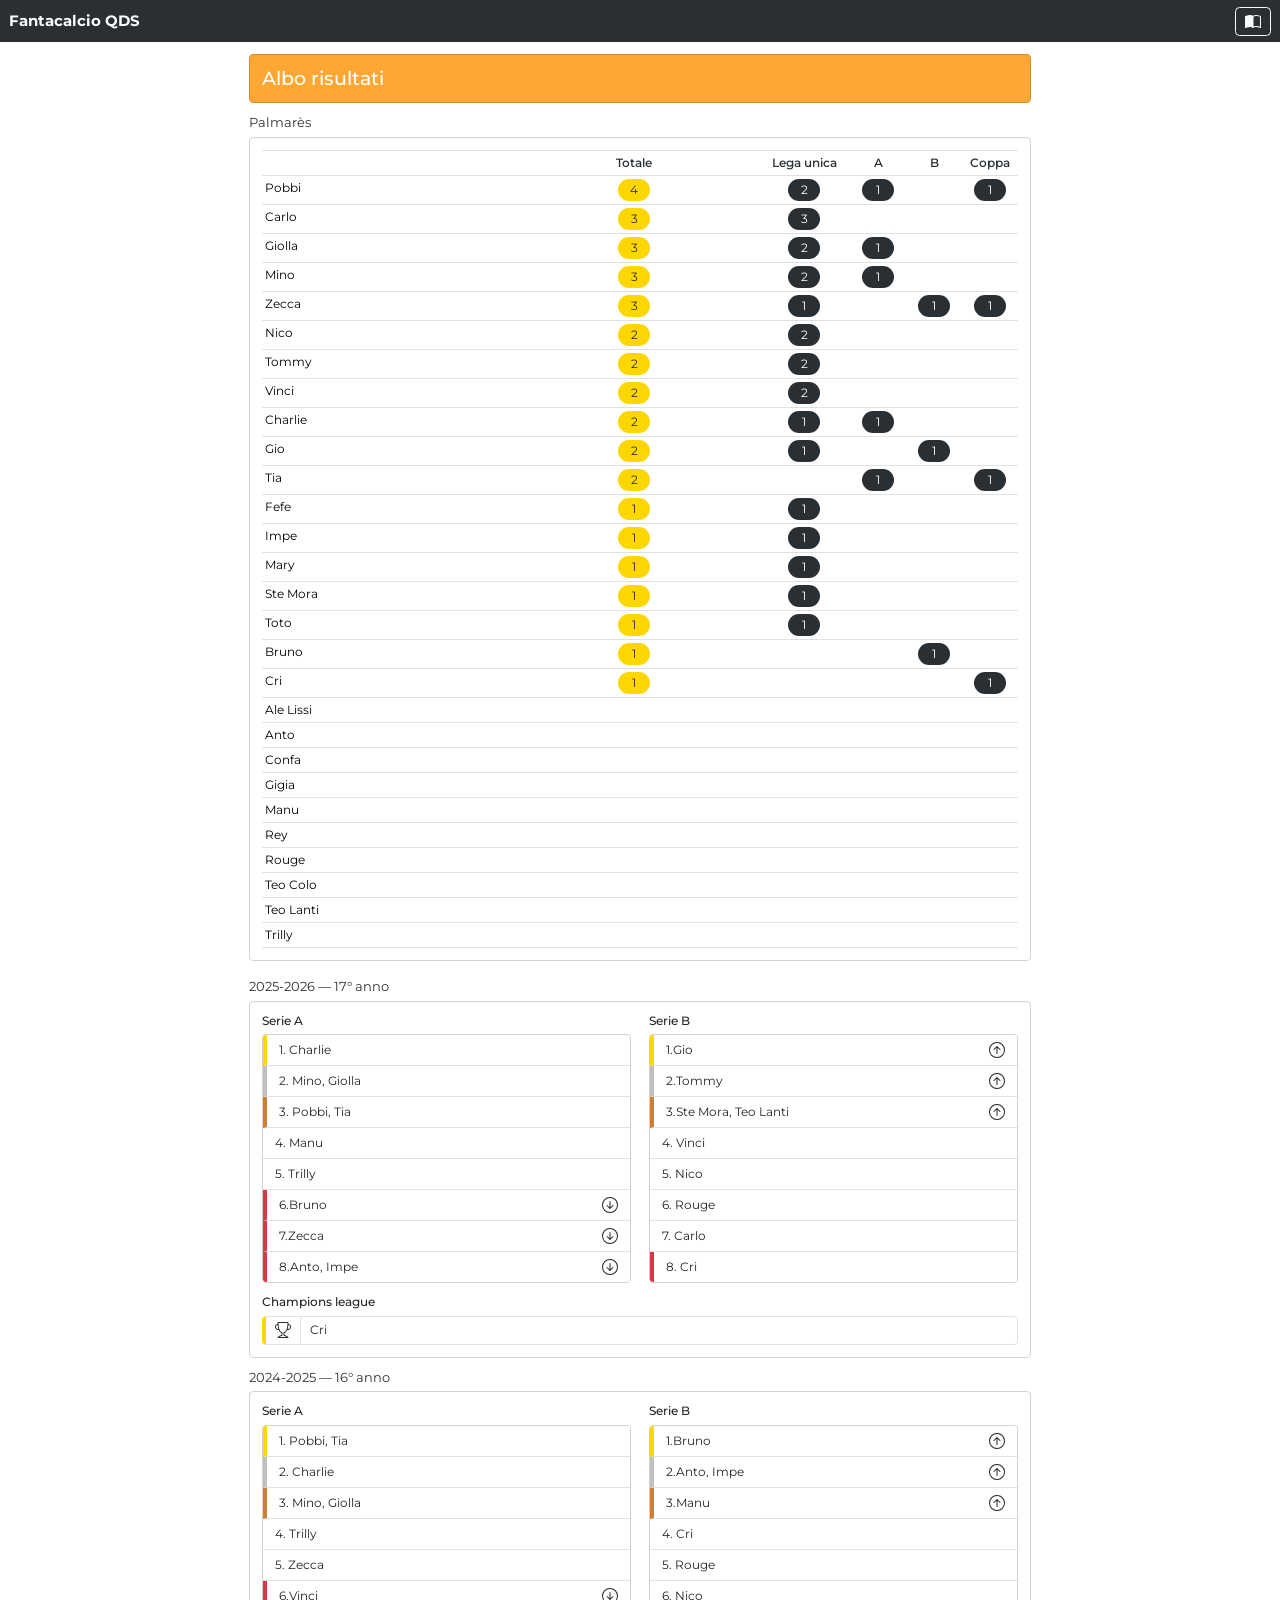
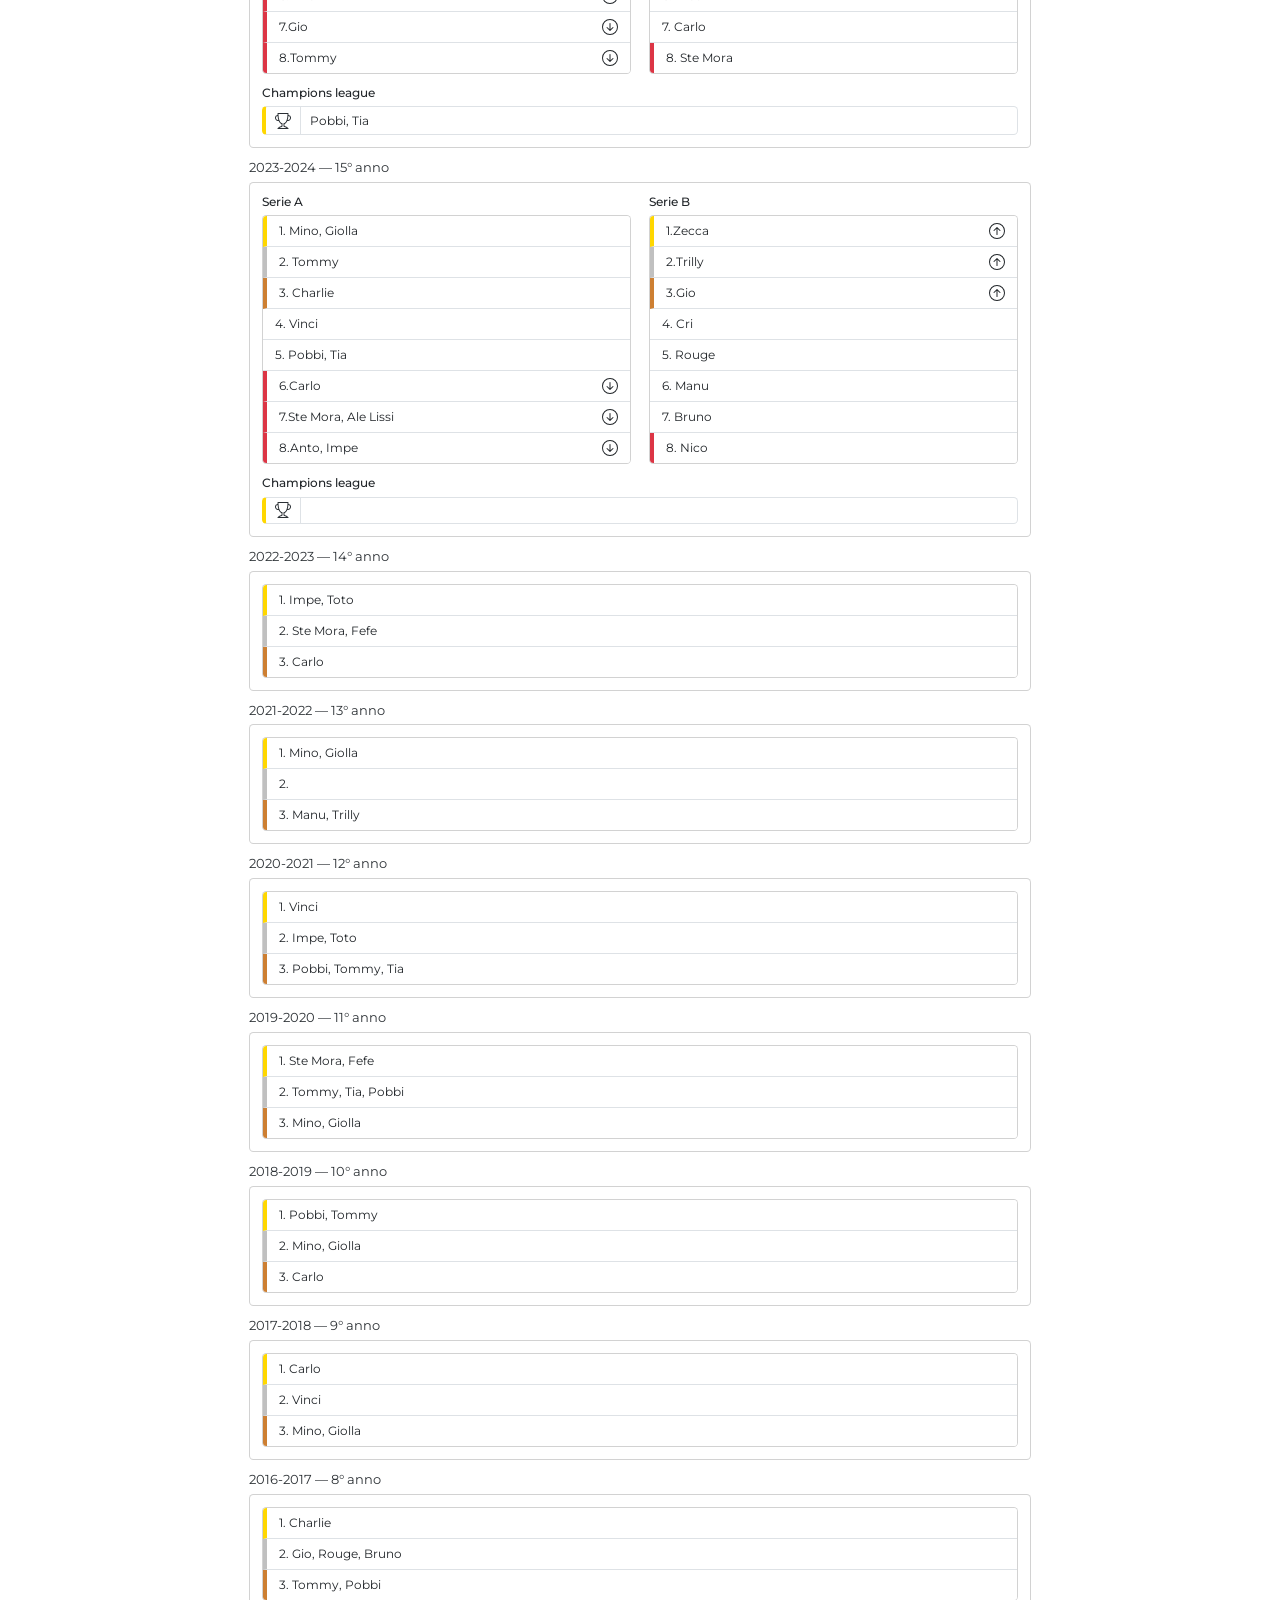
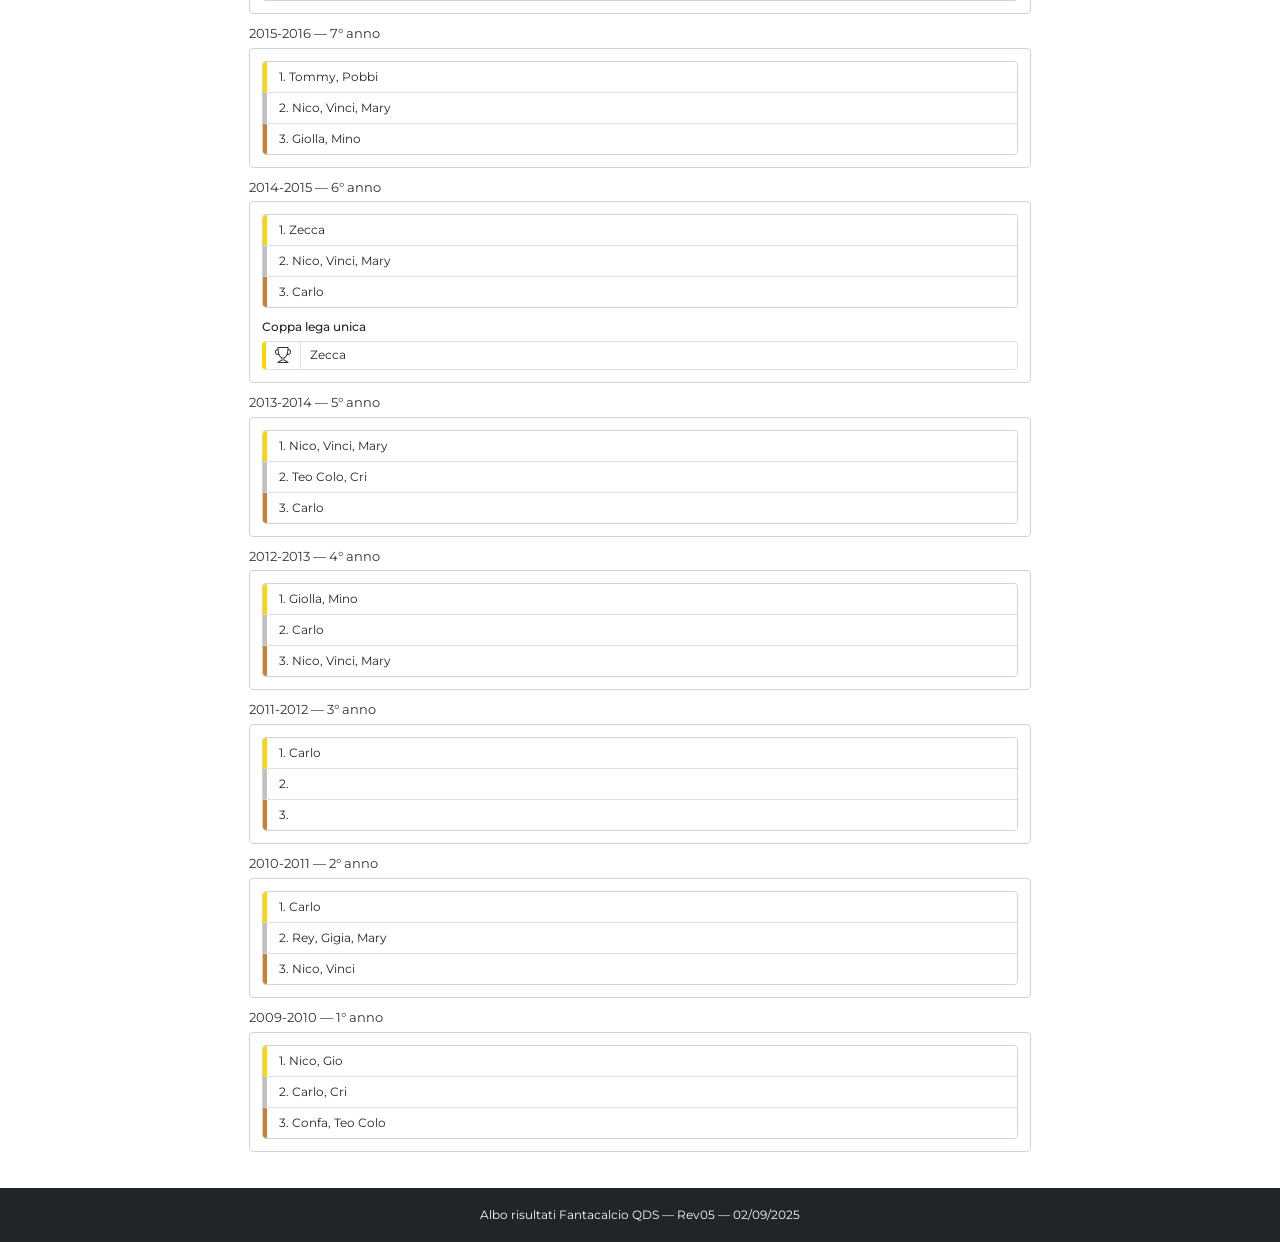
==== commit 40eff06b: "Completed albo risultati for real" ====
--- a/index.html
+++ b/index.html
@@ -83,8 +83,17 @@
           href="ruleset.htm"
           aria-label="Regolamento"
         >
-          <svg xmlns="http://www.w3.org/2000/svg" width="16" height="16" fill="currentColor" class="bi bi-book-half" viewBox="0 0 16 16">
-            <path d="M8.5 2.687c.654-.689 1.782-.886 3.112-.752 1.234.124 2.503.523 3.388.893v9.923c-.918-.35-2.107-.692-3.287-.81-1.094-.111-2.278-.039-3.213.492zM8 1.783C7.015.936 5.587.81 4.287.94c-1.514.153-3.042.672-3.994 1.105A.5.5 0 0 0 0 2.5v11a.5.5 0 0 0 .707.455c.882-.4 2.303-.881 3.68-1.02 1.409-.142 2.59.087 3.223.877a.5.5 0 0 0 .78 0c.633-.79 1.814-1.019 3.222-.877 1.378.139 2.8.62 3.681 1.02A.5.5 0 0 0 16 13.5v-11a.5.5 0 0 0-.293-.455c-.952-.433-2.48-.952-3.994-1.105C10.413.809 8.985.936 8 1.783"/>
+          <svg
+            xmlns="http://www.w3.org/2000/svg"
+            width="16"
+            height="16"
+            fill="currentColor"
+            class="bi bi-book-half"
+            viewBox="0 0 16 16"
+          >
+            <path
+              d="M8.5 2.687c.654-.689 1.782-.886 3.112-.752 1.234.124 2.503.523 3.388.893v9.923c-.918-.35-2.107-.692-3.287-.81-1.094-.111-2.278-.039-3.213.492zM8 1.783C7.015.936 5.587.81 4.287.94c-1.514.153-3.042.672-3.994 1.105A.5.5 0 0 0 0 2.5v11a.5.5 0 0 0 .707.455c.882-.4 2.303-.881 3.68-1.02 1.409-.142 2.59.087 3.223.877a.5.5 0 0 0 .78 0c.633-.79 1.814-1.019 3.222-.877 1.378.139 2.8.62 3.681 1.02A.5.5 0 0 0 16 13.5v-11a.5.5 0 0 0-.293-.455c-.952-.433-2.48-.952-3.994-1.105C10.413.809 8.985.936 8 1.783"
+            />
           </svg>
         </a>
 
@@ -167,327 +176,333 @@
                 <thead>
                   <tr>
                     <th></th>
-                    <th>TOT</th>
-                    <th>Unico</th>
-                    <th>A</th>
-                    <th>B</th>
-                    <th>Coppa</th>
+                    <th id="palmares-th-totale" class="palmares-sortable">
+                      Totale
+                    </th>
+                    <th id="palmares-th-lega-unica" class="palmares-sortable">
+                      Lega unica
+                    </th>
+                    <th id="palmares-th-a" class="palmares-sortable">A</th>
+                    <th id="palmares-th-b" class="palmares-sortable">B</th>
+                    <th id="palmares-th-coppa" class="palmares-sortable">
+                      Coppa
+                    </th>
                   </tr>
                 </thead>
                 <tbody>
                   <tr>
                     <td>Pobbi</td>
-                    <td>
+                    <td data-value="4">
                       <span class="badge rounded-pill badge-coppa">4</span>
                     </td>
-                    <td>
+                    <td data-value="2">
                       <span class="badge rounded-pill badge-coppa">2</span>
                     </td>
-                    <td>
-                      <span class="badge rounded-pill badge-coppa">1</span>
-                    </td>
-                    <td></td>
-                    <td>
+                    <td data-value="1">
+                      <span class="badge rounded-pill badge-coppa">1</span>
+                    </td>
+                    <td data-value="0"></td>
+                    <td data-value="1">
                       <span class="badge rounded-pill badge-coppa">1</span>
                     </td>
                   </tr>
                   <tr>
                     <td>Carlo</td>
-                    <td>
+                    <td data-value="3">
                       <span class="badge rounded-pill badge-coppa">3</span>
                     </td>
-                    <td>
+                    <td data-value="3">
                       <span class="badge rounded-pill badge-coppa">3</span>
                     </td>
-                    <td></td>
-                    <td></td>
-                    <td></td>
+                    <td data-value="0"></td>
+                    <td data-value="0"></td>
+                    <td data-value="0"></td>
                   </tr>
                   <tr>
                     <td>Giolla</td>
-                    <td>
+                    <td data-value="3">
                       <span class="badge rounded-pill badge-coppa">3</span>
                     </td>
-                    <td>
+                    <td data-value="2">
                       <span class="badge rounded-pill badge-coppa">2</span>
                     </td>
-                    <td>
-                      <span class="badge rounded-pill badge-coppa">1</span>
-                    </td>
-                    <td></td>
-                    <td></td>
+                    <td data-value="1">
+                      <span class="badge rounded-pill badge-coppa">1</span>
+                    </td>
+                    <td data-value="0"></td>
+                    <td data-value="0"></td>
                   </tr>
                   <tr>
                     <td>Mino</td>
-                    <td>
+                    <td data-value="3">
                       <span class="badge rounded-pill badge-coppa">3</span>
                     </td>
-                    <td>
+                    <td data-value="2">
                       <span class="badge rounded-pill badge-coppa">2</span>
                     </td>
-                    <td>
-                      <span class="badge rounded-pill badge-coppa">1</span>
-                    </td>
-                    <td></td>
-                    <td></td>
+                    <td data-value="1">
+                      <span class="badge rounded-pill badge-coppa">1</span>
+                    </td>
+                    <td data-value="0"></td>
+                    <td data-value="0"></td>
                   </tr>
                   <tr>
                     <td>Zecca</td>
-                    <td>
+                    <td data-value="3">
                       <span class="badge rounded-pill badge-coppa">3</span>
                     </td>
-                    <td>
-                      <span class="badge rounded-pill badge-coppa">1</span>
-                    </td>
-                    <td></td>
-                    <td>
-                      <span class="badge rounded-pill badge-coppa">1</span>
-                    </td>
-                    <td>
+                    <td data-value="1">
+                      <span class="badge rounded-pill badge-coppa">1</span>
+                    </td>
+                    <td data-value="0"></td>
+                    <td data-value="1">
+                      <span class="badge rounded-pill badge-coppa">1</span>
+                    </td>
+                    <td data-value="1">
                       <span class="badge rounded-pill badge-coppa">1</span>
                     </td>
                   </tr>
                   <tr>
                     <td>Nico</td>
-                    <td>
+                    <td data-value="2">
                       <span class="badge rounded-pill badge-coppa">2</span>
                     </td>
-                    <td>
+                    <td data-value="2">
                       <span class="badge rounded-pill badge-coppa">2</span>
                     </td>
-                    <td></td>
-                    <td></td>
-                    <td></td>
+                    <td data-value="0"></td>
+                    <td data-value="0"></td>
+                    <td data-value="0"></td>
                   </tr>
                   <tr>
                     <td>Tommy</td>
-                    <td>
+                    <td data-value="2">
                       <span class="badge rounded-pill badge-coppa">2</span>
                     </td>
-                    <td>
+                    <td data-value="2">
                       <span class="badge rounded-pill badge-coppa">2</span>
                     </td>
-                    <td></td>
-                    <td></td>
-                    <td></td>
+                    <td data-value="0"></td>
+                    <td data-value="0"></td>
+                    <td data-value="0"></td>
                   </tr>
                   <tr>
                     <td>Vinci</td>
-                    <td>
+                    <td data-value="2">
                       <span class="badge rounded-pill badge-coppa">2</span>
                     </td>
-                    <td>
+                    <td data-value="2">
                       <span class="badge rounded-pill badge-coppa">2</span>
                     </td>
-                    <td></td>
-                    <td></td>
-                    <td></td>
+                    <td data-value="0"></td>
+                    <td data-value="0"></td>
+                    <td data-value="0"></td>
                   </tr>
                   <tr>
                     <td>Charlie</td>
-                    <td>
+                    <td data-value="2">
                       <span class="badge rounded-pill badge-coppa">2</span>
                     </td>
-                    <td>
-                      <span class="badge rounded-pill badge-coppa">1</span>
-                    </td>
-                    <td>
-                      <span class="badge rounded-pill badge-coppa">1</span>
-                    </td>
-                    <td></td>
-                    <td></td>
+                    <td data-value="1">
+                      <span class="badge rounded-pill badge-coppa">1</span>
+                    </td>
+                    <td data-value="1">
+                      <span class="badge rounded-pill badge-coppa">1</span>
+                    </td>
+                    <td data-value="0"></td>
+                    <td data-value="0"></td>
                   </tr>
                   <tr>
                     <td>Gio</td>
-                    <td>
+                    <td data-value="2">
                       <span class="badge rounded-pill badge-coppa">2</span>
                     </td>
-                    <td>
-                      <span class="badge rounded-pill badge-coppa">1</span>
-                    </td>
-                    <td></td>
-                    <td>
-                      <span class="badge rounded-pill badge-coppa">1</span>
-                    </td>
-                    <td></td>
+                    <td data-value="1">
+                      <span class="badge rounded-pill badge-coppa">1</span>
+                    </td>
+                    <td data-value="0"></td>
+                    <td data-value="1">
+                      <span class="badge rounded-pill badge-coppa">1</span>
+                    </td>
+                    <td data-value="0"></td>
                   </tr>
                   <tr>
                     <td>Tia</td>
-                    <td>
+                    <td data-value="2">
                       <span class="badge rounded-pill badge-coppa">2</span>
                     </td>
-                    <td></td>
-                    <td>
-                      <span class="badge rounded-pill badge-coppa">1</span>
-                    </td>
-                    <td></td>
-                    <td>
+                    <td data-value="0"></td>
+                    <td data-value="1">
+                      <span class="badge rounded-pill badge-coppa">1</span>
+                    </td>
+                    <td data-value="0"></td>
+                    <td data-value="1">
                       <span class="badge rounded-pill badge-coppa">1</span>
                     </td>
                   </tr>
                   <tr>
                     <td>Fefe</td>
-                    <td>
-                      <span class="badge rounded-pill badge-coppa">1</span>
-                    </td>
-                    <td>
-                      <span class="badge rounded-pill badge-coppa">1</span>
-                    </td>
-                    <td></td>
-                    <td></td>
-                    <td></td>
+                    <td data-value="1">
+                      <span class="badge rounded-pill badge-coppa">1</span>
+                    </td>
+                    <td data-value="1">
+                      <span class="badge rounded-pill badge-coppa">1</span>
+                    </td>
+                    <td data-value="0"></td>
+                    <td data-value="0"></td>
+                    <td data-value="0"></td>
                   </tr>
                   <tr>
                     <td>Impe</td>
-                    <td>
-                      <span class="badge rounded-pill badge-coppa">1</span>
-                    </td>
-                    <td>
-                      <span class="badge rounded-pill badge-coppa">1</span>
-                    </td>
-                    <td></td>
-                    <td></td>
-                    <td></td>
+                    <td data-value="1">
+                      <span class="badge rounded-pill badge-coppa">1</span>
+                    </td>
+                    <td data-value="1">
+                      <span class="badge rounded-pill badge-coppa">1</span>
+                    </td>
+                    <td data-value="0"></td>
+                    <td data-value="0"></td>
+                    <td data-value="0"></td>
                   </tr>
                   <tr>
                     <td>Mary</td>
-                    <td>
-                      <span class="badge rounded-pill badge-coppa">1</span>
-                    </td>
-                    <td>
-                      <span class="badge rounded-pill badge-coppa">1</span>
-                    </td>
-                    <td></td>
-                    <td></td>
-                    <td></td>
+                    <td data-value="1">
+                      <span class="badge rounded-pill badge-coppa">1</span>
+                    </td>
+                    <td data-value="1">
+                      <span class="badge rounded-pill badge-coppa">1</span>
+                    </td>
+                    <td data-value="0"></td>
+                    <td data-value="0"></td>
+                    <td data-value="0"></td>
                   </tr>
                   <tr>
                     <td>Ste Mora</td>
-                    <td>
-                      <span class="badge rounded-pill badge-coppa">1</span>
-                    </td>
-                    <td>
-                      <span class="badge rounded-pill badge-coppa">1</span>
-                    </td>
-                    <td></td>
-                    <td></td>
-                    <td></td>
+                    <td data-value="1">
+                      <span class="badge rounded-pill badge-coppa">1</span>
+                    </td>
+                    <td data-value="1">
+                      <span class="badge rounded-pill badge-coppa">1</span>
+                    </td>
+                    <td data-value="0"></td>
+                    <td data-value="0"></td>
+                    <td data-value="0"></td>
                   </tr>
                   <tr>
                     <td>Toto</td>
-                    <td>
-                      <span class="badge rounded-pill badge-coppa">1</span>
-                    </td>
-                    <td>
-                      <span class="badge rounded-pill badge-coppa">1</span>
-                    </td>
-                    <td></td>
-                    <td></td>
-                    <td></td>
+                    <td data-value="1">
+                      <span class="badge rounded-pill badge-coppa">1</span>
+                    </td>
+                    <td data-value="1">
+                      <span class="badge rounded-pill badge-coppa">1</span>
+                    </td>
+                    <td data-value="0"></td>
+                    <td data-value="0"></td>
+                    <td data-value="0"></td>
                   </tr>
                   <tr>
                     <td>Bruno</td>
-                    <td>
-                      <span class="badge rounded-pill badge-coppa">1</span>
-                    </td>
-                    <td></td>
-                    <td>
-                      <span class="badge rounded-pill badge-coppa">1</span>
-                    </td>
-                    <td></td>
-                    <td></td>
+                    <td data-value="1">
+                      <span class="badge rounded-pill badge-coppa">1</span>
+                    </td>
+                    <td data-value="0"></td>
+                    <td data-value="0"></td>
+                    <td data-value="1">
+                      <span class="badge rounded-pill badge-coppa">1</span>
+                    </td>
+                    <td data-value="0"></td>
                   </tr>
                   <tr>
                     <td>Cri</td>
-                    <td>
-                      <span class="badge rounded-pill badge-coppa">1</span>
-                    </td>
-                    <td></td>
-                    <td></td>
-                    <td></td>
-                    <td>
+                    <td data-value="1">
+                      <span class="badge rounded-pill badge-coppa">1</span>
+                    </td>
+                    <td data-value="0"></td>
+                    <td data-value="0"></td>
+                    <td data-value="0"></td>
+                    <td data-value="1">
                       <span class="badge rounded-pill badge-coppa">1</span>
                     </td>
                   </tr>
                   <tr>
                     <td>Ale Lissi</td>
-                    <td></td>
-                    <td></td>
-                    <td></td>
-                    <td></td>
-                    <td></td>
+                    <td data-value="0"></td>
+                    <td data-value="0"></td>
+                    <td data-value="0"></td>
+                    <td data-value="0"></td>
+                    <td data-value="0"></td>
                   </tr>
                   <tr>
                     <td>Anto</td>
-                    <td></td>
-                    <td></td>
-                    <td></td>
-                    <td></td>
-                    <td></td>
+                    <td data-value="0"></td>
+                    <td data-value="0"></td>
+                    <td data-value="0"></td>
+                    <td data-value="0"></td>
+                    <td data-value="0"></td>
                   </tr>
                   <tr>
                     <td>Confa</td>
-                    <td></td>
-                    <td></td>
-                    <td></td>
-                    <td></td>
-                    <td></td>
+                    <td data-value="0"></td>
+                    <td data-value="0"></td>
+                    <td data-value="0"></td>
+                    <td data-value="0"></td>
+                    <td data-value="0"></td>
                   </tr>
                   <tr>
                     <td>Gigia</td>
-                    <td></td>
-                    <td></td>
-                    <td></td>
-                    <td></td>
-                    <td></td>
+                    <td data-value="0"></td>
+                    <td data-value="0"></td>
+                    <td data-value="0"></td>
+                    <td data-value="0"></td>
+                    <td data-value="0"></td>
                   </tr>
                   <tr>
                     <td>Manu</td>
-                    <td></td>
-                    <td></td>
-                    <td></td>
-                    <td></td>
-                    <td></td>
+                    <td data-value="0"></td>
+                    <td data-value="0"></td>
+                    <td data-value="0"></td>
+                    <td data-value="0"></td>
+                    <td data-value="0"></td>
                   </tr>
                   <tr>
                     <td>Rey</td>
-                    <td></td>
-                    <td></td>
-                    <td></td>
-                    <td></td>
-                    <td></td>
+                    <td data-value="0"></td>
+                    <td data-value="0"></td>
+                    <td data-value="0"></td>
+                    <td data-value="0"></td>
+                    <td data-value="0"></td>
                   </tr>
                   <tr>
                     <td>Rouge</td>
-                    <td></td>
-                    <td></td>
-                    <td></td>
-                    <td></td>
-                    <td></td>
+                    <td data-value="0"></td>
+                    <td data-value="0"></td>
+                    <td data-value="0"></td>
+                    <td data-value="0"></td>
+                    <td data-value="0"></td>
                   </tr>
                   <tr>
                     <td>Teo Colo</td>
-                    <td></td>
-                    <td></td>
-                    <td></td>
-                    <td></td>
-                    <td></td>
+                    <td data-value="0"></td>
+                    <td data-value="0"></td>
+                    <td data-value="0"></td>
+                    <td data-value="0"></td>
+                    <td data-value="0"></td>
                   </tr>
                   <tr>
                     <td>Teo Lanti</td>
-                    <td></td>
-                    <td></td>
-                    <td></td>
-                    <td></td>
-                    <td></td>
+                    <td data-value="0"></td>
+                    <td data-value="0"></td>
+                    <td data-value="0"></td>
+                    <td data-value="0"></td>
+                    <td data-value="0"></td>
                   </tr>
                   <tr>
                     <td>Trilly</td>
-                    <td></td>
-                    <td></td>
-                    <td></td>
-                    <td></td>
-                    <td></td>
+                    <td data-value="0"></td>
+                    <td data-value="0"></td>
+                    <td data-value="0"></td>
+                    <td data-value="0"></td>
+                    <td data-value="0"></td>
                   </tr>
                 </tbody>
               </table>
@@ -502,7 +517,7 @@
            two, stacked one above the other (single column layout). -->
 
         <h3 id="year-2025-2026" class="h5 mb-2 card-label">
-          2025-2026 — Diciassettesimo anno
+          2025-2026 — 17° anno
         </h3>
 
         <div class="card mb-3">
@@ -637,11 +652,11 @@
                   width="16"
                   height="16"
                   fill="currentColor"
-                  class="bi bi-trophy-fill"
+                  class="bi bi-trophy"
                   viewBox="0 0 16 16"
                 >
                   <path
-                    d="M2.5.5A.5.5 0 0 1 3 0h10a.5.5 0 0 1 .5.5q0 .807-.034 1.536a3 3 0 1 1-1.133 5.89c-.79 1.865-1.878 2.777-2.833 3.011v2.173l1.425.356c.194.048.377.135.537.255L13.3 15.1a.5.5 0 0 1-.3.9H3a.5.5 0 0 1-.3-.9l1.838-1.379c.16-.12.343-.207.537-.255L6.5 13.11v-2.173c-.955-.234-2.043-1.146-2.833-3.012a3 3 0 1 1-1.132-5.89A33 33 0 0 1 2.5.5m.099 2.54a2 2 0 0 0 .72 3.935c-.333-1.05-.588-2.346-.72-3.935m10.083 3.935a2 2 0 0 0 .72-3.935c-.133 1.59-.388 2.885-.72 3.935"
+                    d="M2.5.5A.5.5 0 0 1 3 0h10a.5.5 0 0 1 .5.5q0 .807-.034 1.536a3 3 0 1 1-1.133 5.89c-.79 1.865-1.878 2.777-2.833 3.011v2.173l1.425.356c.194.048.377.135.537.255L13.3 15.1a.5.5 0 0 1-.3.9H3a.5.5 0 0 1-.3-.9l1.838-1.379c.16-.12.343-.207.537-.255L6.5 13.11v-2.173c-.955-.234-2.043-1.146-2.833-3.012a3 3 0 1 1-1.132-5.89A33 33 0 0 1 2.5.5m.099 2.54a2 2 0 0 0 .72 3.935c-.333-1.05-.588-2.346-.72-3.935m10.083 3.935a2 2 0 0 0 .72-3.935c-.133 1.59-.388 2.885-.72 3.935M3.504 1q.01.775.056 1.469c.13 2.028.457 3.546.87 4.667C5.294 9.48 6.484 10 7 10a.5.5 0 0 1 .5.5v2.61a1 1 0 0 1-.757.97l-1.426.356a.5.5 0 0 0-.179.085L4.5 15h7l-.638-.479a.5.5 0 0 0-.18-.085l-1.425-.356a1 1 0 0 1-.757-.97V10.5A.5.5 0 0 1 9 10c.516 0 1.706-.52 2.57-2.864.413-1.12.74-2.64.87-4.667q.045-.694.056-1.469z"
                   />
                 </svg>
               </span>
@@ -651,7 +666,7 @@
         </div>
 
         <h3 id="year-2024-2025" class="h5 mb-2 card-label">
-          2024-2025 — Sedicesimo anno
+          2024-2025 — 16° anno
         </h3>
 
         <div class="card mb-3">
@@ -786,11 +801,11 @@
                   width="16"
                   height="16"
                   fill="currentColor"
-                  class="bi bi-trophy-fill"
+                  class="bi bi-trophy"
                   viewBox="0 0 16 16"
                 >
                   <path
-                    d="M2.5.5A.5.5 0 0 1 3 0h10a.5.5 0 0 1 .5.5q0 .807-.034 1.536a3 3 0 1 1-1.133 5.89c-.79 1.865-1.878 2.777-2.833 3.011v2.173l1.425.356c.194.048.377.135.537.255L13.3 15.1a.5.5 0 0 1-.3.9H3a.5.5 0 0 1-.3-.9l1.838-1.379c.16-.12.343-.207.537-.255L6.5 13.11v-2.173c-.955-.234-2.043-1.146-2.833-3.012a3 3 0 1 1-1.132-5.89A33 33 0 0 1 2.5.5m.099 2.54a2 2 0 0 0 .72 3.935c-.333-1.05-.588-2.346-.72-3.935m10.083 3.935a2 2 0 0 0 .72-3.935c-.133 1.59-.388 2.885-.72 3.935"
+                    d="M2.5.5A.5.5 0 0 1 3 0h10a.5.5 0 0 1 .5.5q0 .807-.034 1.536a3 3 0 1 1-1.133 5.89c-.79 1.865-1.878 2.777-2.833 3.011v2.173l1.425.356c.194.048.377.135.537.255L13.3 15.1a.5.5 0 0 1-.3.9H3a.5.5 0 0 1-.3-.9l1.838-1.379c.16-.12.343-.207.537-.255L6.5 13.11v-2.173c-.955-.234-2.043-1.146-2.833-3.012a3 3 0 1 1-1.132-5.89A33 33 0 0 1 2.5.5m.099 2.54a2 2 0 0 0 .72 3.935c-.333-1.05-.588-2.346-.72-3.935m10.083 3.935a2 2 0 0 0 .72-3.935c-.133 1.59-.388 2.885-.72 3.935M3.504 1q.01.775.056 1.469c.13 2.028.457 3.546.87 4.667C5.294 9.48 6.484 10 7 10a.5.5 0 0 1 .5.5v2.61a1 1 0 0 1-.757.97l-1.426.356a.5.5 0 0 0-.179.085L4.5 15h7l-.638-.479a.5.5 0 0 0-.18-.085l-1.425-.356a1 1 0 0 1-.757-.97V10.5A.5.5 0 0 1 9 10c.516 0 1.706-.52 2.57-2.864.413-1.12.74-2.64.87-4.667q.045-.694.056-1.469z"
                   />
                 </svg>
               </span>
@@ -800,7 +815,7 @@
         </div>
 
         <h3 id="year-2023-2024" class="h5 mb-2 card-label">
-          2023-2024 — Quindicesimo anno
+          2023-2024 — 15° anno
         </h3>
 
         <div class="card mb-3">
@@ -935,21 +950,21 @@
                   width="16"
                   height="16"
                   fill="currentColor"
-                  class="bi bi-trophy-fill"
+                  class="bi bi-trophy"
                   viewBox="0 0 16 16"
                 >
                   <path
-                    d="M2.5.5A.5.5 0 0 1 3 0h10a.5.5 0 0 1 .5.5q0 .807-.034 1.536a3 3 0 1 1-1.133 5.89c-.79 1.865-1.878 2.777-2.833 3.011v2.173l1.425.356c.194.048.377.135.537.255L13.3 15.1a.5.5 0 0 1-.3.9H3a.5.5 0 0 1-.3-.9l1.838-1.379c.16-.12.343-.207.537-.255L6.5 13.11v-2.173c-.955-.234-2.043-1.146-2.833-3.012a3 3 0 1 1-1.132-5.89A33 33 0 0 1 2.5.5m.099 2.54a2 2 0 0 0 .72 3.935c-.333-1.05-.588-2.346-.72-3.935m10.083 3.935a2 2 0 0 0 .72-3.935c-.133 1.59-.388 2.885-.72 3.935"
+                    d="M2.5.5A.5.5 0 0 1 3 0h10a.5.5 0 0 1 .5.5q0 .807-.034 1.536a3 3 0 1 1-1.133 5.89c-.79 1.865-1.878 2.777-2.833 3.011v2.173l1.425.356c.194.048.377.135.537.255L13.3 15.1a.5.5 0 0 1-.3.9H3a.5.5 0 0 1-.3-.9l1.838-1.379c.16-.12.343-.207.537-.255L6.5 13.11v-2.173c-.955-.234-2.043-1.146-2.833-3.012a3 3 0 1 1-1.132-5.89A33 33 0 0 1 2.5.5m.099 2.54a2 2 0 0 0 .72 3.935c-.333-1.05-.588-2.346-.72-3.935m10.083 3.935a2 2 0 0 0 .72-3.935c-.133 1.59-.388 2.885-.72 3.935M3.504 1q.01.775.056 1.469c.13 2.028.457 3.546.87 4.667C5.294 9.48 6.484 10 7 10a.5.5 0 0 1 .5.5v2.61a1 1 0 0 1-.757.97l-1.426.356a.5.5 0 0 0-.179.085L4.5 15h7l-.638-.479a.5.5 0 0 0-.18-.085l-1.425-.356a1 1 0 0 1-.757-.97V10.5A.5.5 0 0 1 9 10c.516 0 1.706-.52 2.57-2.864.413-1.12.74-2.64.87-4.667q.045-.694.056-1.469z"
                   />
                 </svg>
               </span>
-              <span class="winner-group-name">??</span>
+              <span class="winner-group-name"></span>
             </div>
           </div>
         </div>
 
         <h3 id="year-2022-2023" class="h5 mb-2 card-label">
-          2022-2023 — Quattordicesimo anno
+          2022-2023 — 14° anno
         </h3>
 
         <div class="card mb-3">
@@ -968,7 +983,7 @@
         </div>
 
         <h3 id="year-2021-2022" class="h5 mb-2 card-label">
-          2021-2022 — Tredicesimo anno
+          2021-2022 — 13° anno
         </h3>
 
         <div class="card mb-3">
@@ -987,7 +1002,7 @@
         </div>
 
         <h3 id="year-2020-2021" class="h5 mb-2 card-label">
-          2020-2021 — Dodicesimo anno
+          2020-2021 — 12° anno
         </h3>
 
         <div class="card mb-3">
@@ -1006,7 +1021,7 @@
         </div>
 
         <h3 id="year-2019-2020" class="h5 mb-2 card-label">
-          2019-2020 — Undicesimo anno
+          2019-2020 — 11° anno
         </h3>
 
         <div class="card mb-3">
@@ -1025,7 +1040,7 @@
         </div>
 
         <h3 id="year-2018-2019" class="h5 mb-2 card-label">
-          2018-2019 — Decimo anno
+          2018-2019 — 10° anno
         </h3>
 
         <div class="card mb-3">
@@ -1044,7 +1059,7 @@
         </div>
 
         <h3 id="year-2017-2018" class="h5 mb-2 card-label">
-          2017-2018 — Nono anno
+          2017-2018 — 9° anno
         </h3>
 
         <div class="card mb-3">
@@ -1063,7 +1078,7 @@
         </div>
 
         <h3 id="year-2016-2017" class="h5 mb-2 card-label">
-          2016-2017 — Ottavo anno
+          2016-2017 — 8° anno
         </h3>
 
         <div class="card mb-3">
@@ -1082,7 +1097,7 @@
         </div>
 
         <h3 id="year-2015-2016" class="h5 mb-2 card-label">
-          2015-2016 — Settimo anno
+          2015-2016 — 7° anno
         </h3>
 
         <div class="card mb-3">
@@ -1101,7 +1116,7 @@
         </div>
 
         <h3 id="year-2014-2015" class="h5 mb-2 card-label">
-          2014-2015 — Sesto anno
+          2014-2015 — 6° anno
         </h3>
 
         <div class="card mb-3">
@@ -1124,11 +1139,11 @@
                   width="16"
                   height="16"
                   fill="currentColor"
-                  class="bi bi-trophy-fill"
+                  class="bi bi-trophy"
                   viewBox="0 0 16 16"
                 >
                   <path
-                    d="M2.5.5A.5.5 0 0 1 3 0h10a.5.5 0 0 1 .5.5q0 .807-.034 1.536a3 3 0 1 1-1.133 5.89c-.79 1.865-1.878 2.777-2.833 3.011v2.173l1.425.356c.194.048.377.135.537.255L13.3 15.1a.5.5 0 0 1-.3.9H3a.5.5 0 0 1-.3-.9l1.838-1.379c.16-.12.343-.207.537-.255L6.5 13.11v-2.173c-.955-.234-2.043-1.146-2.833-3.012a3 3 0 1 1-1.132-5.89A33 33 0 0 1 2.5.5m.099 2.54a2 2 0 0 0 .72 3.935c-.333-1.05-.588-2.346-.72-3.935m10.083 3.935a2 2 0 0 0 .72-3.935c-.133 1.59-.388 2.885-.72 3.935"
+                    d="M2.5.5A.5.5 0 0 1 3 0h10a.5.5 0 0 1 .5.5q0 .807-.034 1.536a3 3 0 1 1-1.133 5.89c-.79 1.865-1.878 2.777-2.833 3.011v2.173l1.425.356c.194.048.377.135.537.255L13.3 15.1a.5.5 0 0 1-.3.9H3a.5.5 0 0 1-.3-.9l1.838-1.379c.16-.12.343-.207.537-.255L6.5 13.11v-2.173c-.955-.234-2.043-1.146-2.833-3.012a3 3 0 1 1-1.132-5.89A33 33 0 0 1 2.5.5m.099 2.54a2 2 0 0 0 .72 3.935c-.333-1.05-.588-2.346-.72-3.935m10.083 3.935a2 2 0 0 0 .72-3.935c-.133 1.59-.388 2.885-.72 3.935M3.504 1q.01.775.056 1.469c.13 2.028.457 3.546.87 4.667C5.294 9.48 6.484 10 7 10a.5.5 0 0 1 .5.5v2.61a1 1 0 0 1-.757.97l-1.426.356a.5.5 0 0 0-.179.085L4.5 15h7l-.638-.479a.5.5 0 0 0-.18-.085l-1.425-.356a1 1 0 0 1-.757-.97V10.5A.5.5 0 0 1 9 10c.516 0 1.706-.52 2.57-2.864.413-1.12.74-2.64.87-4.667q.045-.694.056-1.469z"
                   />
                 </svg>
               </span>
@@ -1138,7 +1153,7 @@
         </div>
 
         <h3 id="year-2013-2014" class="h5 mb-2 card-label">
-          2013-2014 — Quinto anno
+          2013-2014 — 5° anno
         </h3>
 
         <div class="card mb-3">
@@ -1157,7 +1172,7 @@
         </div>
 
         <h3 id="year-2012-2013" class="h5 mb-2 card-label">
-          2012-2013 — Quarto anno
+          2012-2013 — 4° anno
         </h3>
 
         <div class="card mb-3">
@@ -1176,7 +1191,7 @@
         </div>
 
         <h3 id="year-2011-2012" class="h5 mb-2 card-label">
-          2011-2012 — Terzo anno
+          2011-2012 — 3° anno
         </h3>
 
         <div class="card mb-3">
@@ -1195,7 +1210,7 @@
         </div>
 
         <h3 id="year-2010-2011" class="h5 mb-2 card-label">
-          2010-2011 — Secondo anno
+          2010-2011 — 2° anno
         </h3>
 
         <div class="card mb-3">
@@ -1214,7 +1229,7 @@
         </div>
 
         <h3 id="year-2009-2010" class="h5 mb-2 card-label">
-          2009-2010 — Primo anno
+          2009-2010 — 1° anno
         </h3>
 
         <div class="card mb-3">
--- a/style.css
+++ b/style.css
@@ -321,6 +321,7 @@
   align-items: center;
   padding: 0.375rem 0.75rem;
   border-right: var(--bs-border-width) solid var(--bs-border-color);
+  color: var(--site-color-navbar);
 }
 
 #albo-risultati [id$="-champions-league"] .winner-group-name,
@@ -332,13 +333,15 @@
 }
 
 /* -----------------------------------------------------------------
-   Palmarès table — evenly spaced columns
-   -------------------------------------------------------------------
-   By default an HTML table sizes each column based on its content
-   (so "Girone unico" would be wider than "Serie A" just because the
-   header text is longer). "table-layout: fixed" makes the browser
-   ignore content width and instead split columns evenly based only
-   on the widths we give them below (25% each, since there are 4).
+   Palmarès table — narrow badge columns, "Nome" and "Totale" take
+   the rest
+   -------------------------------------------------------------------
+   "table-layout: fixed" makes the browser ignore content width and
+   size columns from the widths given below instead. The four
+   single-badge columns ("Lega unica", "A", "B", "Coppa") get just
+   enough fixed width for their pill; "Nome" and "Totale" are left
+   without an explicit width, so — per the fixed-table-layout spec —
+   they equally split whatever horizontal space is left over.
    ------------------------------------------------------------------- */
 #palmares-table {
   table-layout: fixed;
@@ -347,11 +350,18 @@
 #palmares-table thead th {
   color: var(--site-color-navbar);
   font-weight: 550;
+  white-space: nowrap;
+}
+
+/* Clickable sort headers ("Totale", "Lega unica", "A", "B", "Coppa"),
+   wired up in script.js. */
+#palmares-table .palmares-sortable {
+  cursor: pointer;
+  user-select: none;
 }
 
 #palmares-table th,
 #palmares-table td {
-  width: 16.6667%;
   font-weight: normal;
 
   /* The ".table-bordered" class draws a full grid (horizontal AND
@@ -361,6 +371,21 @@
      plain override wins without "!important". */
   border-left-width: 0;
   border-right-width: 0;
+}
+
+#palmares-table th:nth-child(3),
+#palmares-table td:nth-child(3) {
+  /* Wide enough for the "Lega unica" header to stay on one line. */
+  width: 92px;
+}
+
+#palmares-table th:nth-child(4),
+#palmares-table td:nth-child(4),
+#palmares-table th:nth-child(5),
+#palmares-table td:nth-child(5),
+#palmares-table th:nth-child(6),
+#palmares-table td:nth-child(6) {
+  width: 56px;
 }
 
 /* Center the three trophy-count columns (everything but "Nome"), so
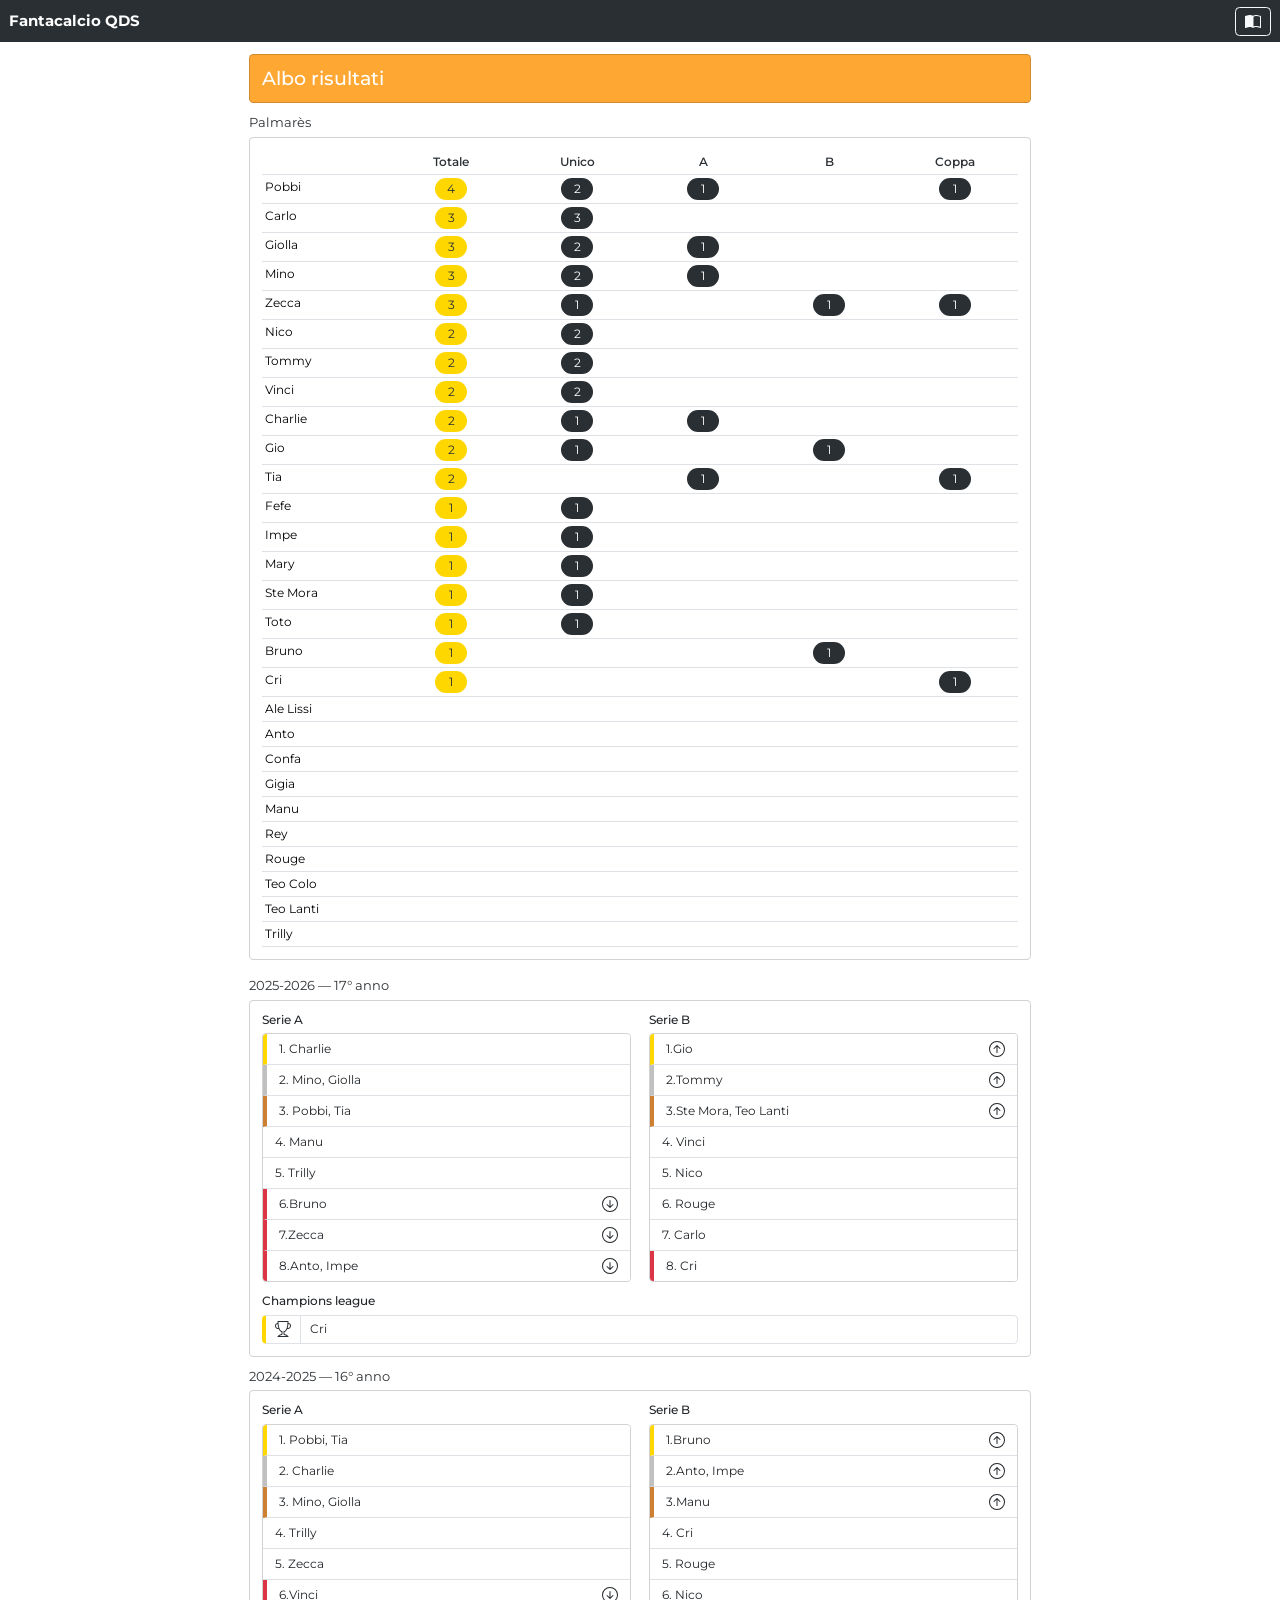
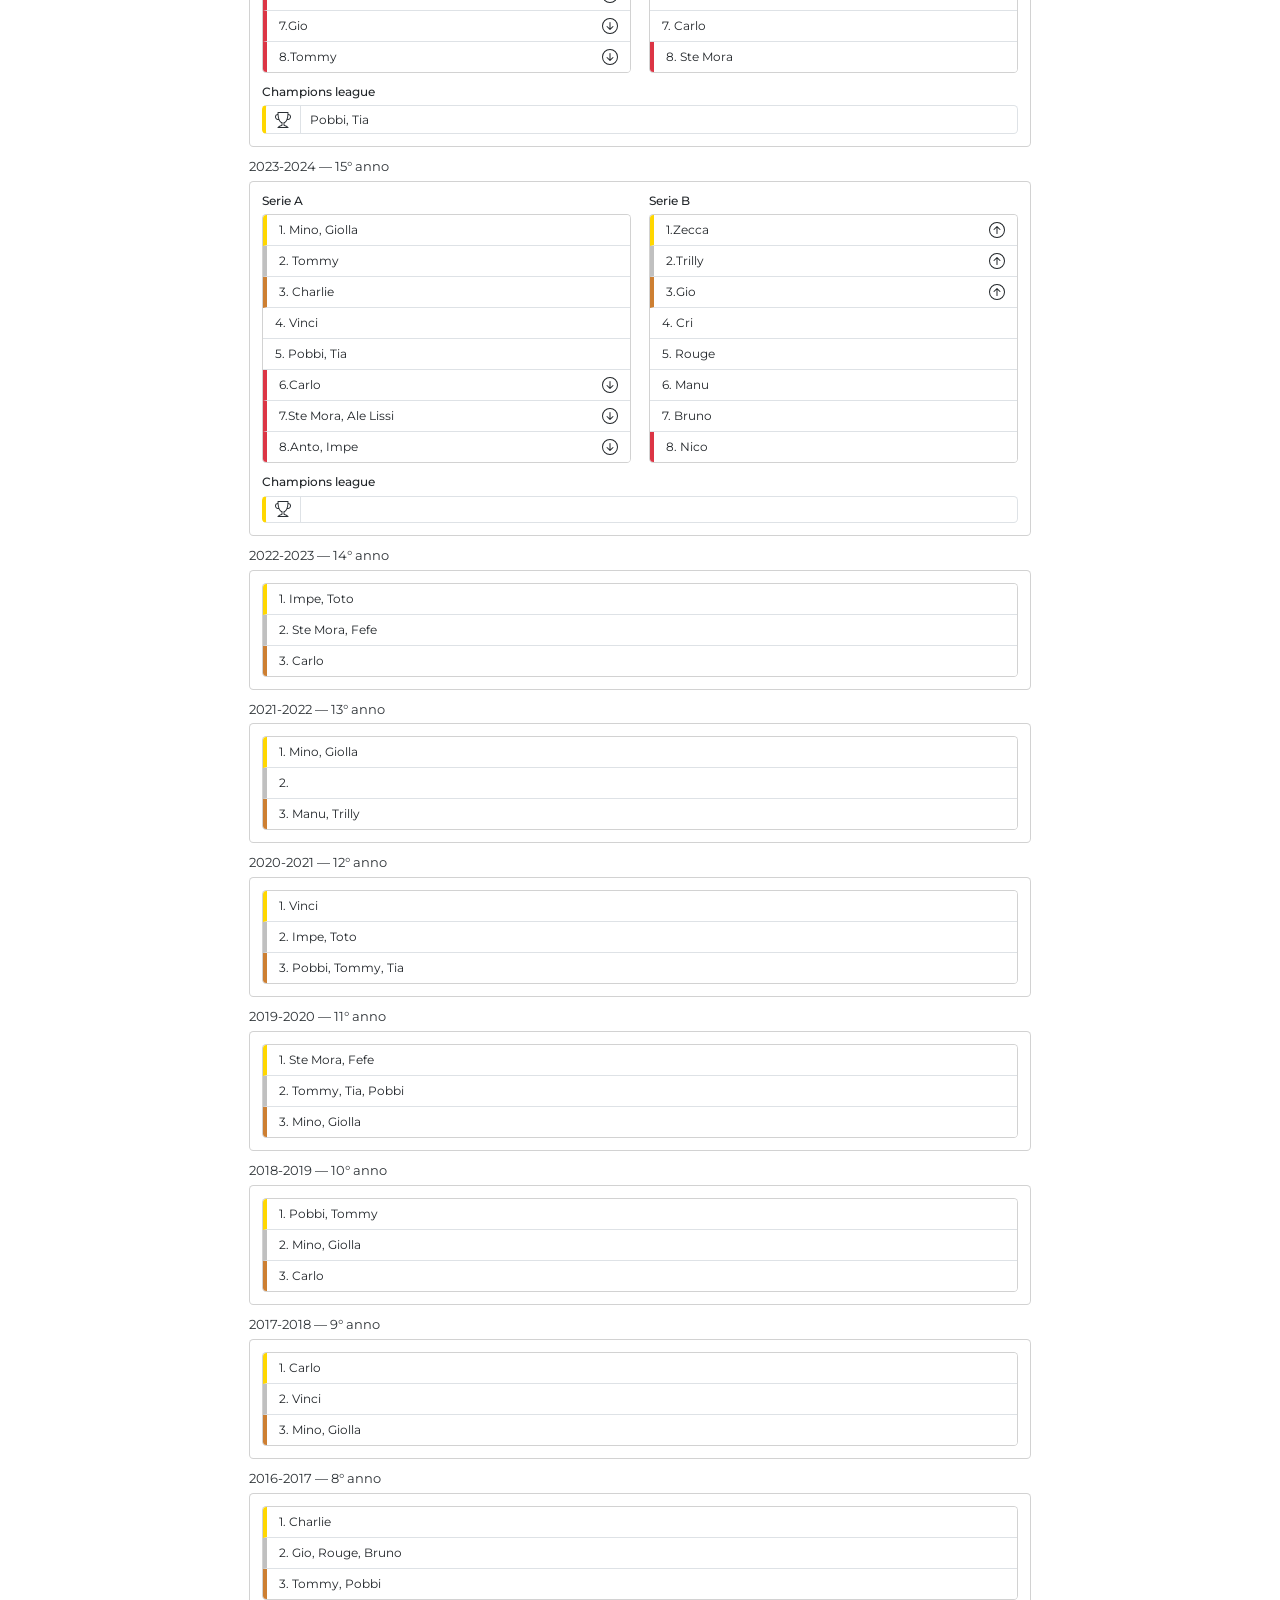
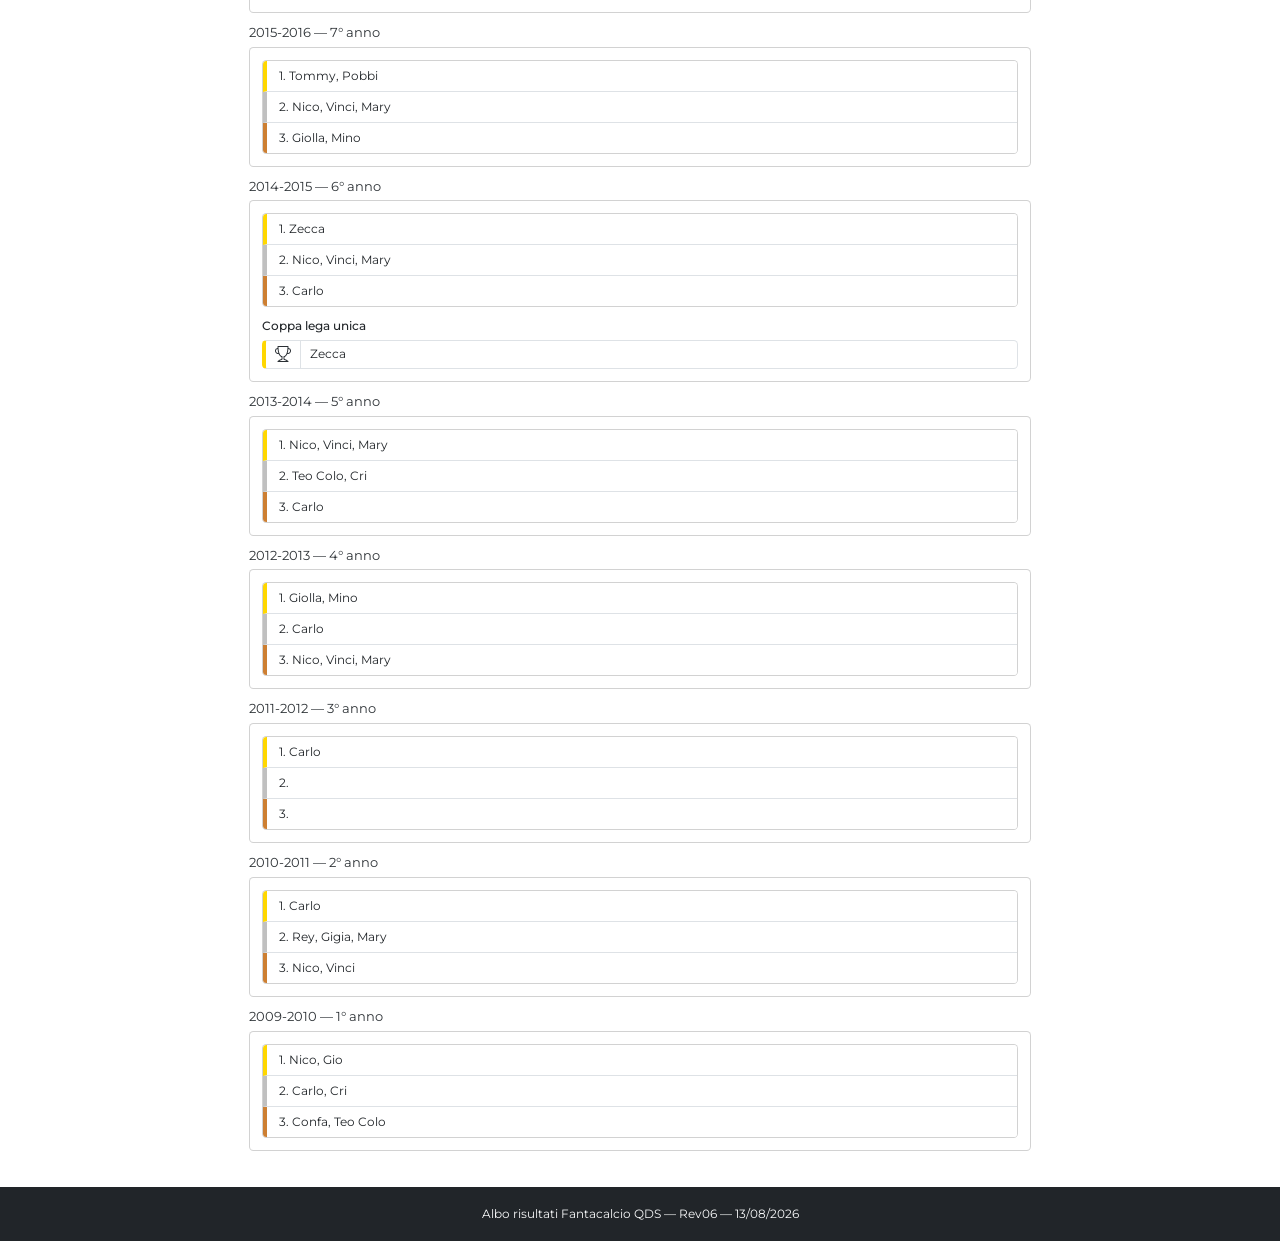
==== commit 3c3d765b: "Other 3 cards completed" ====
--- a/index.html
+++ b/index.html
@@ -2,25 +2,26 @@
 <!--
   index.html — "Albo risultati" page
   =======================================================================
-  This site is split across THREE separate HTML pages that all share
-  the same navbar and footer (copy-pasted into each file, since this
-  is a plain static site with no templating system):
-
-    - index.html    → "Albo risultati" (THIS page, also the site's
-                       home page): Palmarès summary table and one
-                       card per past season
-    - ruleset.htm   → "Regolamento": girone doppio, impostazioni
-                       Mantra, rinvii partite, formazioni non
-                       schierate, Metodo Osnaghi
-    - revision.html → "Storico revisioni"
+  This site is split across TWO separate HTML pages that both share
+  the same footer, and a similar but intentionally different navbar
+  (copy-pasted into each file, since this is a plain static site with
+  no templating system):
+
+    - index.html   → "Albo risultati" (THIS page, also the site's
+                      home page): Palmarès summary table and one
+                      card per past season
+    - ruleset.htm  → "Regolamento": storico revisioni (collapsed by
+                      default, at the top), girone doppio,
+                      impostazioni Mantra, rinvii partite, formazioni
+                      non schierate, Metodo Osnaghi
 
   Styling comes from the Bootstrap CSS framework (loaded from a CDN
   link below, so there is nothing to install). Bootstrap is free and
   open source (MIT license): https://getbootstrap.com
 
   Any small custom styling on top of Bootstrap lives in style.css
-  (shared by all three pages). The only JavaScript (in script.js,
-  also shared) is explained there — Bootstrap's own bundled JS already
+  (shared by both pages). The only JavaScript (in script.js, also
+  shared) is explained there — Bootstrap's own bundled JS already
   handles the mobile navigation menu, so we barely need any custom
   code any more.
 
@@ -62,14 +63,14 @@
        menu collapsed behind the hamburger button at EVERY screen
        width, desktop included — which is what we want everywhere.
 
-       This exact block (navbar) is copy-pasted identically at the top
-       of index.html, ruleset.htm and revision.html, so the site
-       navigation looks and behaves the same on all three pages. The
-       first five links point to sections WITHIN ruleset.htm
-       ("ruleset.htm#girone-doppio" etc.) so they work correctly no
-       matter which of the three pages you are currently on; the last
-       two links point to index.html (this page) and revision.html
-       directly.
+       Unlike the rest of the site, the navbar is intentionally
+       DIFFERENT on each page: this page (index.html) only has the
+       site title and a book-icon button ("navbar-ruleset-button")
+       that opens ruleset.htm — there is no hamburger toggler or menu
+       here. ruleset.htm's navbar instead has a trophy-icon button
+       that opens index.html plus the hamburger menu with links to
+       every section of ruleset.htm (see that file for the full
+       explanation of its navbar).
        =================================================================== -->
     <nav id="main-navbar" class="navbar navbar-dark bg-primary fixed-top">
       <div id="navbar-container" class="container-fluid">
@@ -96,64 +97,6 @@
             />
           </svg>
         </a>
-
-        <div id="navbar-menu" class="collapse navbar-collapse">
-          <ul id="navbar-menu-links" class="navbar-nav ms-auto">
-            <li class="nav-item">
-              <a
-                id="nav-link-girone-doppio"
-                class="nav-link"
-                href="ruleset.htm#girone-doppio"
-                >Girone doppio</a
-              >
-            </li>
-            <li class="nav-item">
-              <a
-                id="nav-link-mantra-settings"
-                class="nav-link"
-                href="ruleset.htm#mantra-settings"
-                >Impostazioni Mantra</a
-              >
-            </li>
-            <li class="nav-item">
-              <a
-                id="nav-link-rinvii-partite"
-                class="nav-link"
-                href="ruleset.htm#rinvii-partite"
-                >Rinvii partite</a
-              >
-            </li>
-            <li class="nav-item">
-              <a
-                id="nav-link-formazioni-non-schierate"
-                class="nav-link"
-                href="ruleset.htm#formazioni-non-schierate"
-                >Formazioni non schierate</a
-              >
-            </li>
-            <li class="nav-item">
-              <a
-                id="nav-link-metodo-osnaghi"
-                class="nav-link"
-                href="ruleset.htm#metodo-osnaghi"
-                >Metodo Osnaghi</a
-              >
-            </li>
-            <li class="nav-item">
-              <a id="nav-link-albo-risultati" class="nav-link" href="index.html"
-                >Albo risultati</a
-              >
-            </li>
-            <li class="nav-item">
-              <a
-                id="nav-link-revision-history"
-                class="nav-link"
-                href="revision.html"
-                >Storico revisioni</a
-              >
-            </li>
-          </ul>
-        </div>
       </div>
     </nav>
 
@@ -180,7 +123,7 @@
                       Totale
                     </th>
                     <th id="palmares-th-lega-unica" class="palmares-sortable">
-                      Lega unica
+                      Unico
                     </th>
                     <th id="palmares-th-a" class="palmares-sortable">A</th>
                     <th id="palmares-th-b" class="palmares-sortable">B</th>
@@ -1254,7 +1197,7 @@
        =================================================================== -->
     <footer id="main-footer" class="bg-dark text-light text-center py-4">
       <p id="footer-text" class="mb-0">
-        Albo risultati Fantacalcio QDS — Rev05 — 02/09/2025
+        Albo risultati Fantacalcio QDS — Rev06 — 13/08/2026
       </p>
     </footer>
 
--- a/style.css
+++ b/style.css
@@ -26,7 +26,7 @@
   --site-color-footer: #212529;      /* bottom footer background */
   --site-color-albo-title-card: #FFA733; /* "Albo risultati" title card background, on index.html */
   --site-color-link: #0d6efd;        /* color of clickable text links inside paragraphs */
-  --site-color-navbar-links: #FFA733; /* text color of the links inside the navbar menu (#navbar-menu-links) */
+  --site-color-navbar-links: white; /* text color of the links inside the navbar menu (#navbar-menu-links) */
   --site-color-navbar-brand: #FFA733; /* text color of the site title link in the navbar (#navbar-brand-link) */
 
   /* Text styling for the site title link in the navbar
@@ -73,6 +73,25 @@
   background-color: var(--site-color-footer) !important;
 }
 
+#navbar-toggler-button {
+  /* Bootstrap's default navbar-dark toggler icon draws its three lines
+     at 55% white opacity. This overrides that one Bootstrap CSS
+     variable (scoped to this button) so the lines render fully white,
+     matching the rest of the navbar's icon/text color. */
+  --bs-navbar-toggler-icon-bg: url("data:image/svg+xml,%3csvg xmlns='http://www.w3.org/2000/svg' viewBox='0 0 30 30'%3e%3cpath stroke='rgba(255, 255, 255, 1)' stroke-linecap='round' stroke-miterlimit='10' stroke-width='2' d='M4 7h22M4 15h22M4 23h22'/%3e%3c/svg%3e");
+
+  /* Bootstrap's default navbar-dark toggler border is a faint
+     rgba(255,255,255,.1). Override to plain white so it matches the
+     ".btn-outline-light" border on the trophy button right next to it. */
+  --bs-navbar-toggler-border-color: white;
+}
+
+.text-orange {
+  /* Reuses the site's brand orange (same as the "Albo risultati" title
+     card background) for small highlighted bits of text. */
+  color: var(--site-color-albo-title-card);
+}
+
 #albo-risultati-title-card {
   /* Bootstrap's own card has no background utility applied here, so a
      plain override (no "!important" needed) is enough. */
@@ -94,6 +113,92 @@
   color: var(--site-albo-title-text-color);
   font-size: var(--site-albo-title-font-size);
   font-weight: var(--site-albo-title-font-weight);
+}
+
+/* "Regolamento" title card, on ruleset.htm — same look as the "Albo
+   risultati" title card above, reusing the same variables. */
+#ruleset-title {
+  /* Overrides the "mb-5" utility class on this section (3rem). */
+  margin-bottom: 12px !important;
+}
+
+#ruleset-title-card {
+  background-color: var(--site-color-albo-title-card);
+}
+
+#ruleset-title-card-body {
+  padding-top: var(--site-albo-title-card-body-padding-y);
+  padding-bottom: var(--site-albo-title-card-body-padding-y);
+  padding-left: var(--site-albo-title-card-body-padding-x);
+  padding-right: var(--site-albo-title-card-body-padding-x);
+}
+
+#ruleset-title-text {
+  color: var(--site-albo-title-text-color);
+  font-size: var(--site-albo-title-font-size);
+  font-weight: var(--site-albo-title-font-weight);
+}
+
+#revision-history {
+  /* Overrides the "mb-5" utility class on this section (3rem). */
+  margin-bottom: 12px !important;
+}
+
+#revision-history-card-header {
+  background-color: var(--site-color-navbar);
+  color: white;
+}
+
+/* Shared header style for every top-level rulebook section card
+   (Formula a girone doppio, Regolamento Fantacalcio Mantra, etc.) —
+   same navbar background / white text as #revision-history-card-header. */
+.rulebook-card-header {
+  background-color: var(--site-color-navbar);
+  color: white;
+}
+
+/* Every card header's text at 14px, overriding the Bootstrap "h2"
+   sizing on the title inside it. */
+#revision-history-card-header,
+#revision-history-card-header .btn,
+.rulebook-card-header,
+.rulebook-card-header h2 {
+  font-size: 14px;
+}
+
+.girone-subsection-heading {
+  /* Shared style for the "Serie A e Serie B" and "Champions league"
+     subsection headings inside #girone-doppio. */
+  font-size: 14px;
+}
+
+#formazioni-non-schierate-link-button {
+  /* Border and icon (SVG uses "fill: currentColor") both match the
+     navbar background instead of Bootstrap's default "outline-primary"
+     blue. */
+  border-color: var(--site-color-navbar);
+  color: var(--site-color-navbar);
+}
+
+#revision-history-card-header #revision-history-toggle-button {
+  /* ".btn-link" sets its own color (Bootstrap's link blue) instead of
+     inheriting from the header, so it needs an explicit override. */
+  color: white;
+}
+
+/* Swap the caret icon based on the toggle button's own "aria-expanded"
+   attribute, which Bootstrap's collapse JS keeps in sync automatically
+   — no custom JS needed here. */
+#revision-history-toggle-icon-open {
+  display: none;
+}
+
+#revision-history-toggle-button[aria-expanded="true"] #revision-history-toggle-icon-closed {
+  display: none;
+}
+
+#revision-history-toggle-button[aria-expanded="true"] #revision-history-toggle-icon-open {
+  display: inline-block;
 }
 
 .card-label {
@@ -253,6 +358,16 @@
   scroll-margin-top: 3.75rem;
 }
 
+#girone-doppio {
+  /* Without this, the section's own "mb-5" (3rem) collapses with
+     #modalita-lega-card's "mb-4" (1.5rem) and wins, so the gap before
+     #mantra-settings ends up bigger than the gap between
+     #modalita-lega-card and #premi-promozione-retrocessione-card
+     above it (also 1.5rem). Matching this to mb-4 keeps both gaps
+     the same size. */
+  margin-bottom: 1.5rem !important;
+}
+
 /* -----------------------------------------------------------------
    Settings screenshots
    -------------------------------------------------------------------
@@ -285,6 +400,39 @@
 
 #albo-risultati .list-group-item:nth-child(3) {
   border-left: 4px solid #cd7f32;
+}
+
+/* Same gold/silver/bronze left border, on ruleset.htm's Serie A prize
+   list (#serie-a-prizes-list, 3 items: 1st/2nd/3rd classificato). */
+#serie-a-prizes-list .list-group-item:nth-child(1) {
+  border-left: 4px solid #ffd700;
+}
+
+#serie-a-prizes-list .list-group-item:nth-child(2) {
+  border-left: 4px solid #c0c0c0;
+}
+
+#serie-a-prizes-list .list-group-item:nth-child(3) {
+  border-left: 4px solid #cd7f32;
+}
+
+/* Same idea on ruleset.htm's Serie B prize list (#serie-b-prizes-list,
+   8 items): gold/silver/bronze for 1st-3rd, red for the 8th (relegation
+   penalty), matching #albo-risultati's relegation-zone red border. */
+#serie-b-prizes-list .list-group-item:nth-child(1) {
+  border-left: 4px solid #ffd700;
+}
+
+#serie-b-prizes-list .list-group-item:nth-child(2) {
+  border-left: 4px solid #c0c0c0;
+}
+
+#serie-b-prizes-list .list-group-item:nth-child(3) {
+  border-left: 4px solid #cd7f32;
+}
+
+#serie-b-prizes-list .list-group-item:last-child {
+  border-left: 4px solid #dc3545;
 }
 
 /* Relegation zone: bottom 3 of Serie A, bottom 1 of Serie B. Matched
@@ -332,25 +480,74 @@
   padding: 0.375rem 0.75rem;
 }
 
-/* -----------------------------------------------------------------
-   Palmarès table — narrow badge columns, "Nome" and "Totale" take
-   the rest
+/* Same "winner-group" pill, unscoped so it also works outside
+   #albo-risultati (e.g. the champions league prize on ruleset.htm). */
+.winner-group {
+  display: flex;
+  align-items: stretch;
+  border: var(--bs-border-width) solid var(--bs-border-color);
+  border-left: 4px solid #ffd700;
+  border-radius: var(--bs-border-radius);
+  overflow: hidden;
+}
+
+#modalita-lega-rev-info,
+#buste-chiuse-card {
+  /* Lighter yellow than the gold left border, so the pill reads as a
+     soft highlight instead of a solid gold block. */
+  background-color: #fff3cd;
+}
+
+.winner-group-icon {
+  display: flex;
+  align-items: center;
+  padding: 0.375rem 0.75rem;
+  border-right: var(--bs-border-width) solid var(--bs-border-color);
+  color: var(--site-color-navbar);
+}
+
+.winner-group-name {
+  display: flex;
+  align-items: center;
+  flex: 1;
+  padding: 0.375rem 0.75rem;
+}
+
+#buste-chiuse-info {
+  /* Unlike the other ".winner-group-name" pills (a single line), this
+     one holds several paragraphs of rule text: switch it back to
+     normal block layout so the paragraphs stack instead of laying
+     out as flex items in a row. It still fills the remaining width
+     as a flex item of #buste-chiuse-card itself. */
+  display: block;
+}
+
+/* -----------------------------------------------------------------
+   Palmarès table — all six columns share the width evenly
    -------------------------------------------------------------------
    "table-layout: fixed" makes the browser ignore content width and
-   size columns from the widths given below instead. The four
-   single-badge columns ("Lega unica", "A", "B", "Coppa") get just
-   enough fixed width for their pill; "Nome" and "Totale" are left
-   without an explicit width, so — per the fixed-table-layout spec —
-   they equally split whatever horizontal space is left over.
+   size columns from the widths given below instead.
    ------------------------------------------------------------------- */
 #palmares-table {
   table-layout: fixed;
+}
+
+#palmares-table th,
+#palmares-table td {
+  width: 16.6667%;
 }
 
 #palmares-table thead th {
   color: var(--site-color-navbar);
   font-weight: 550;
   white-space: nowrap;
+}
+
+#palmares-table thead tr {
+  /* Bootstrap's ".table-bordered" puts the top/bottom border on the
+     "tr" itself (not on each "th"), so that's what needs overriding
+     here to remove the line above the header row. */
+  border-top-width: 0;
 }
 
 /* Clickable sort headers ("Totale", "Lega unica", "A", "B", "Coppa"),
@@ -371,21 +568,6 @@
      plain override wins without "!important". */
   border-left-width: 0;
   border-right-width: 0;
-}
-
-#palmares-table th:nth-child(3),
-#palmares-table td:nth-child(3) {
-  /* Wide enough for the "Lega unica" header to stay on one line. */
-  width: 92px;
-}
-
-#palmares-table th:nth-child(4),
-#palmares-table td:nth-child(4),
-#palmares-table th:nth-child(5),
-#palmares-table td:nth-child(5),
-#palmares-table th:nth-child(6),
-#palmares-table td:nth-child(6) {
-  width: 56px;
 }
 
 /* Center the three trophy-count columns (everything but "Nome"), so
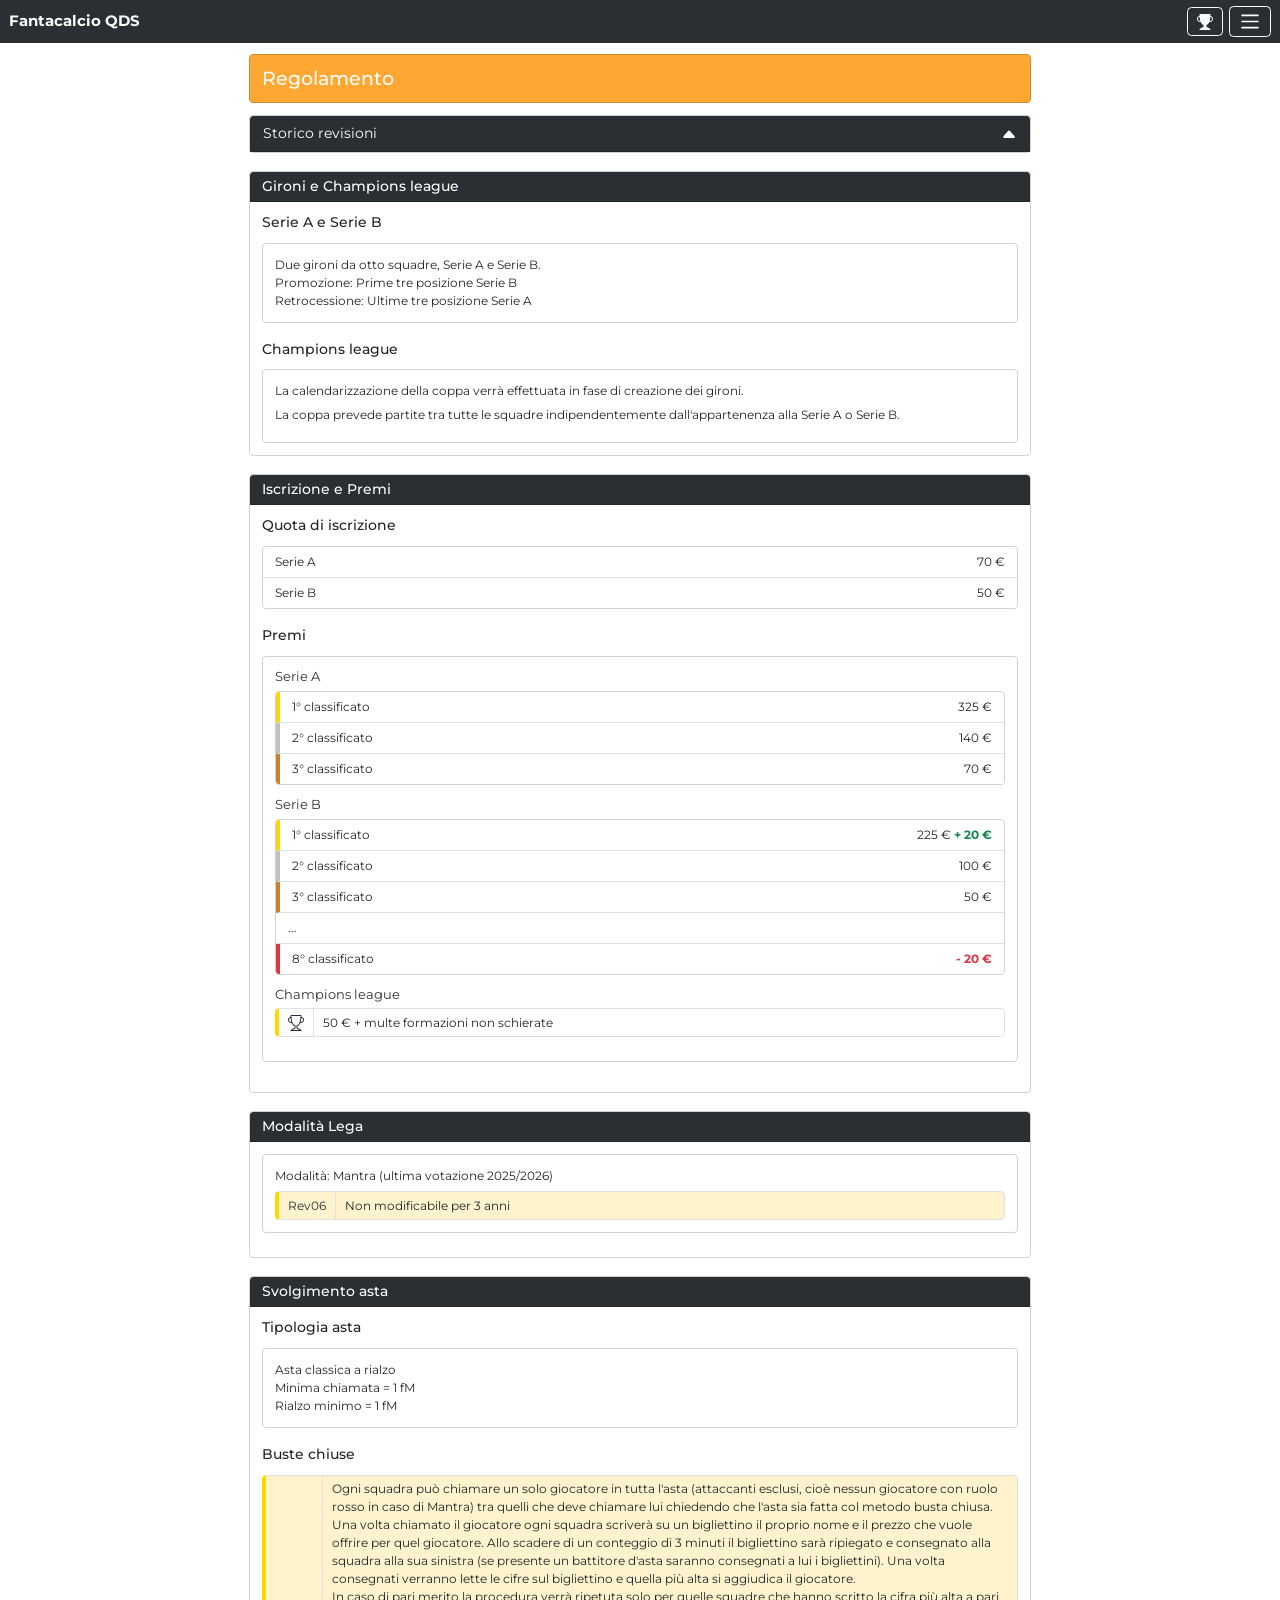
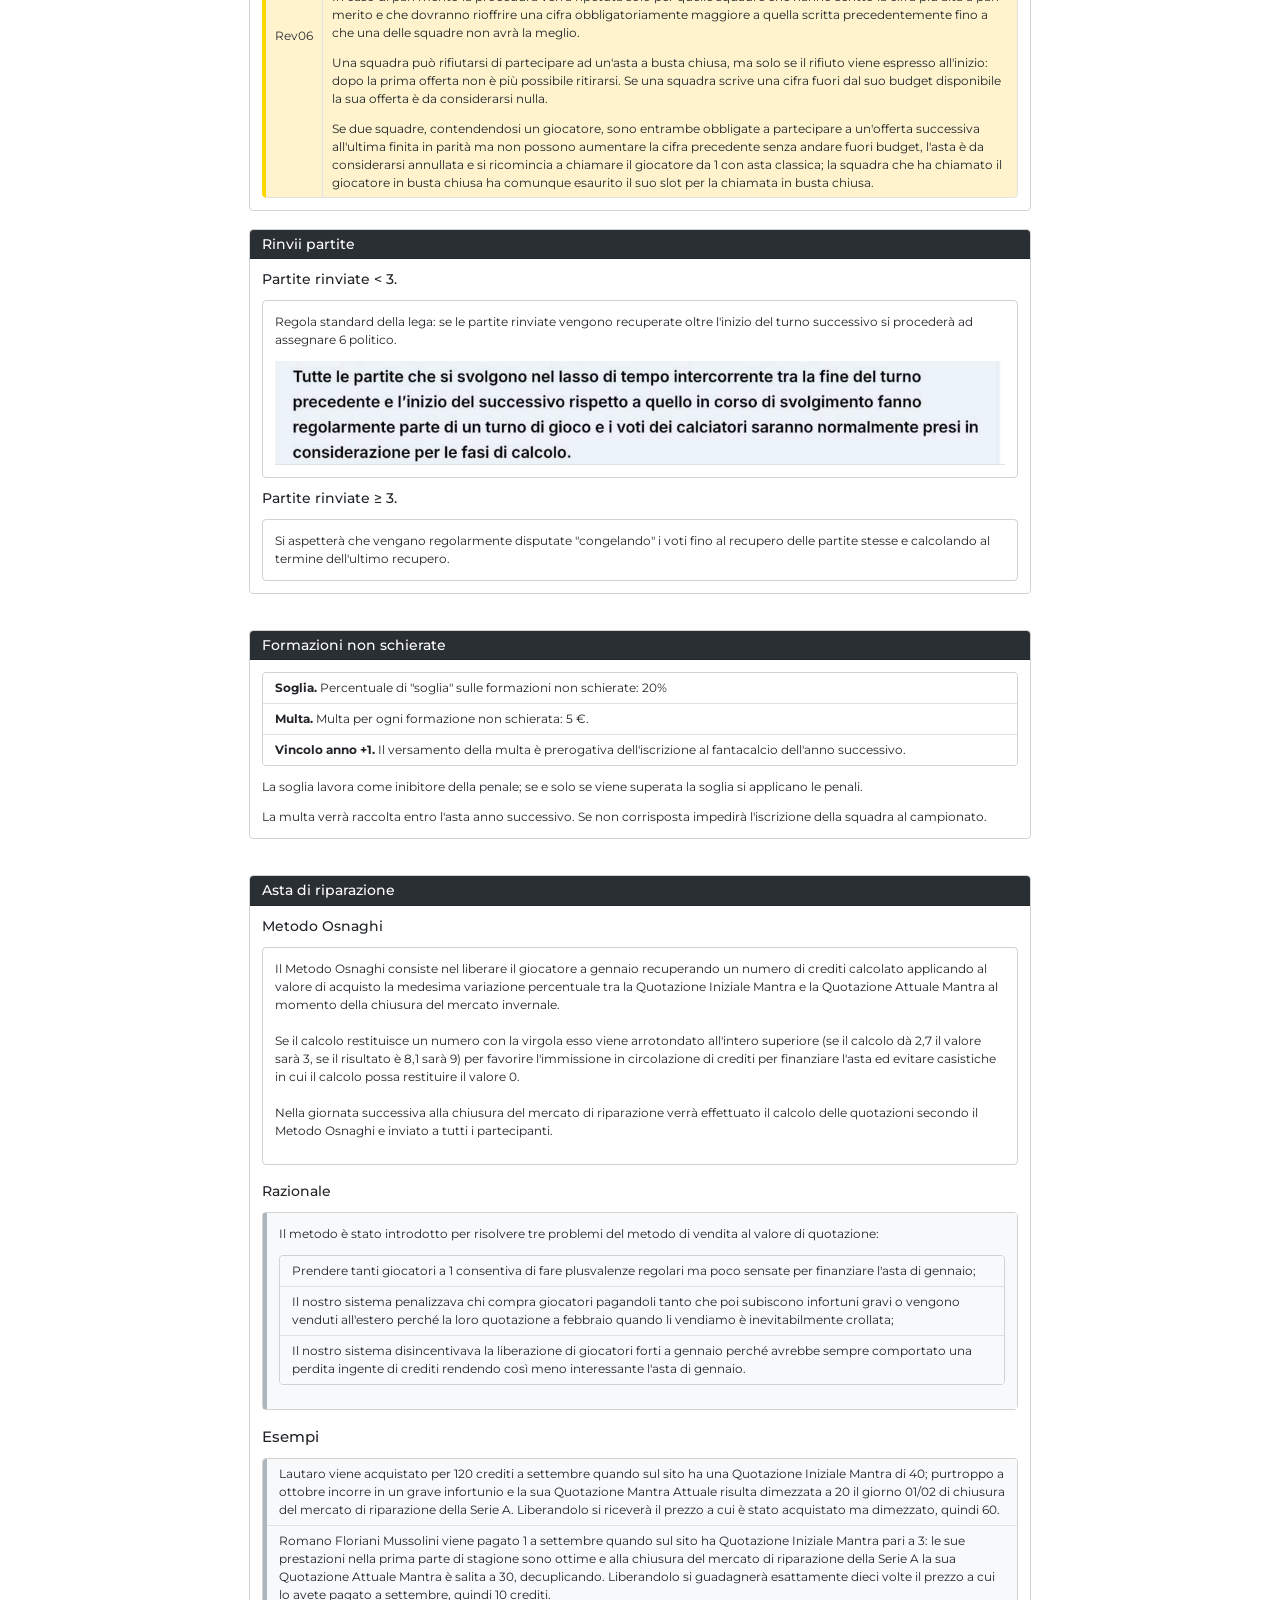
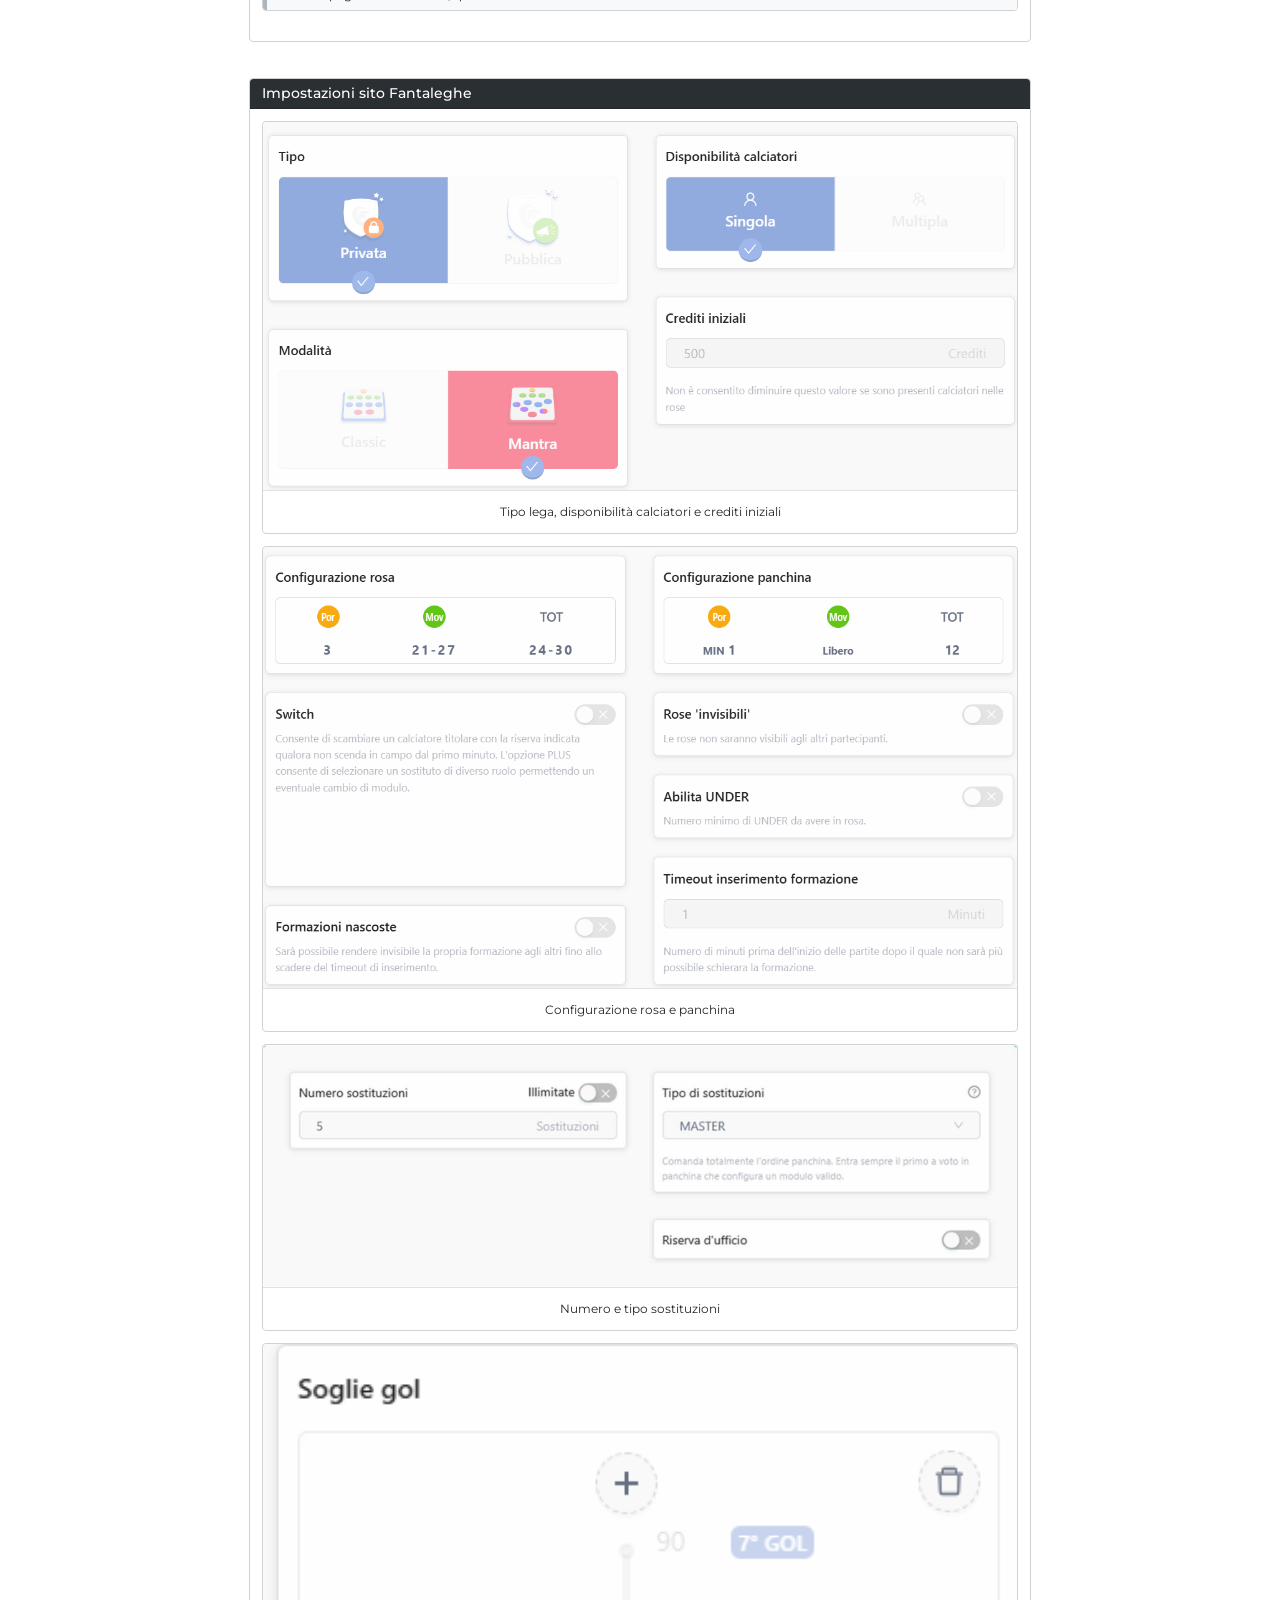
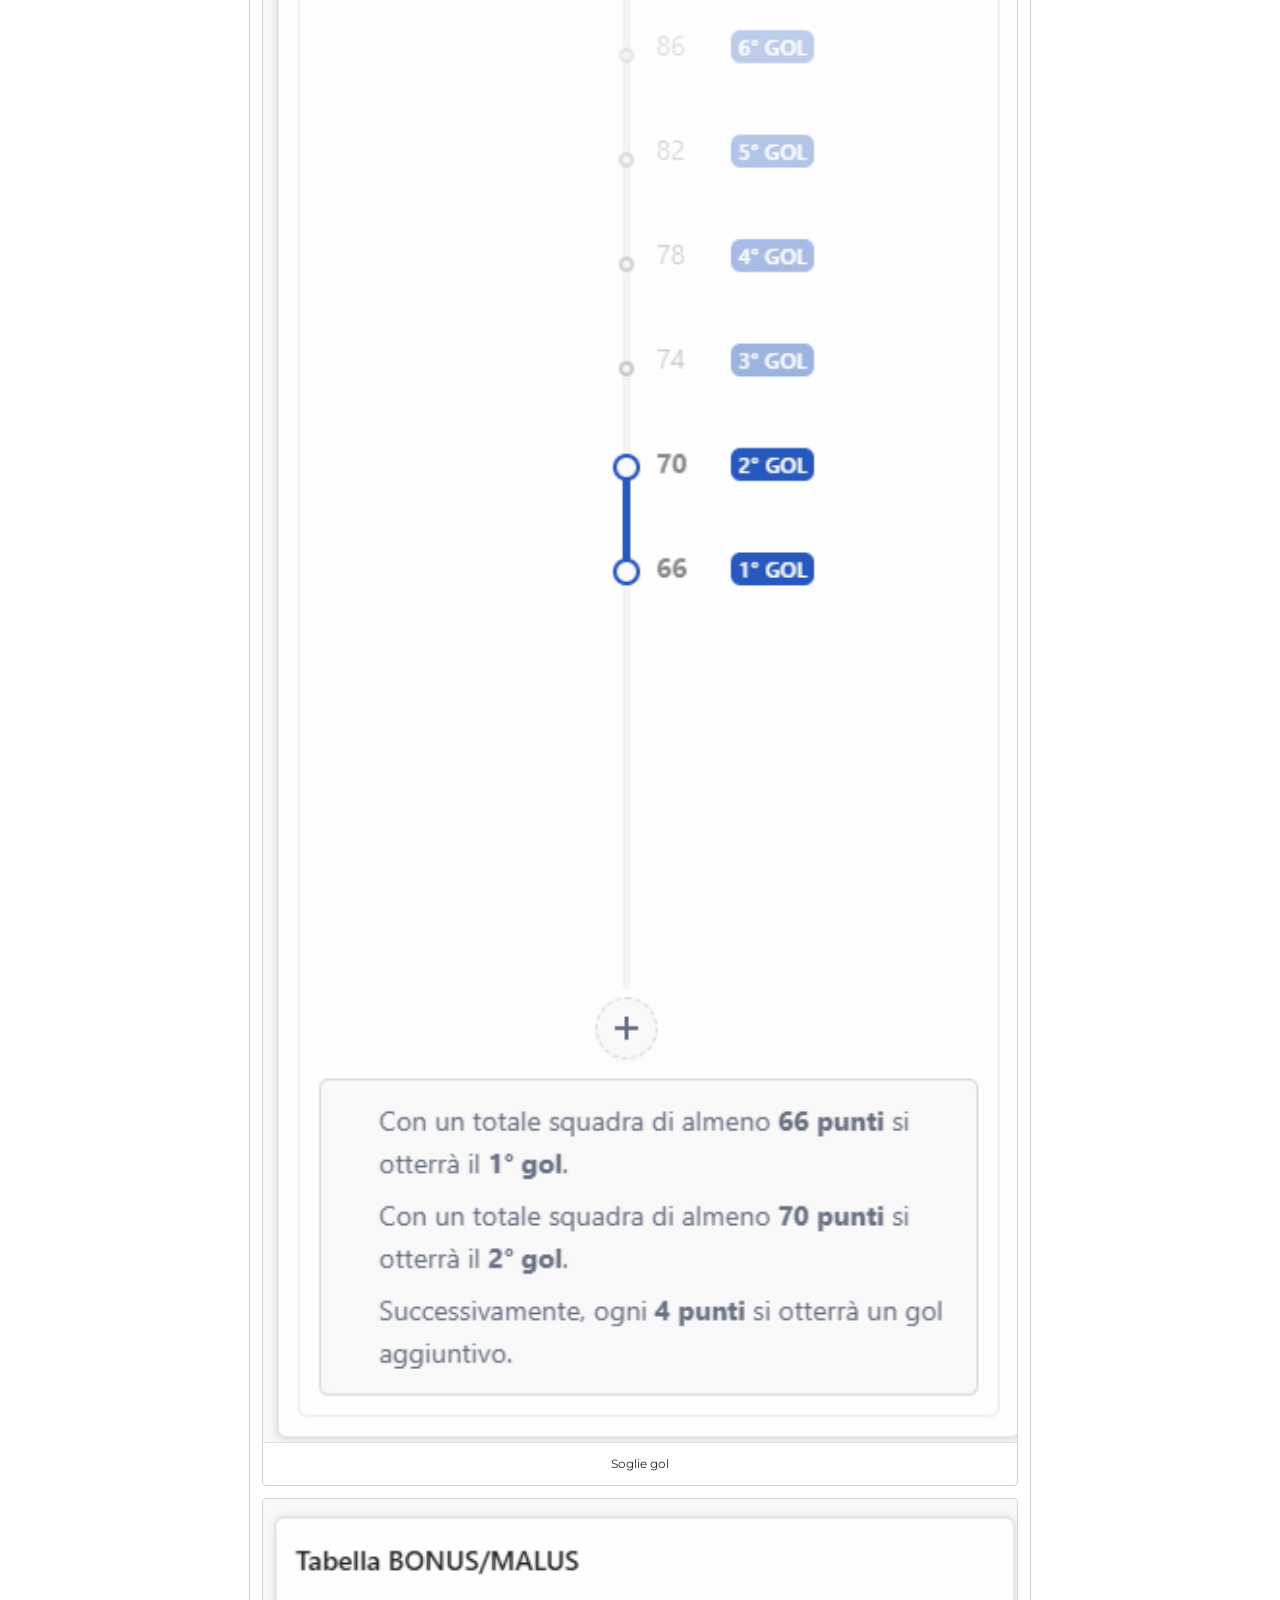
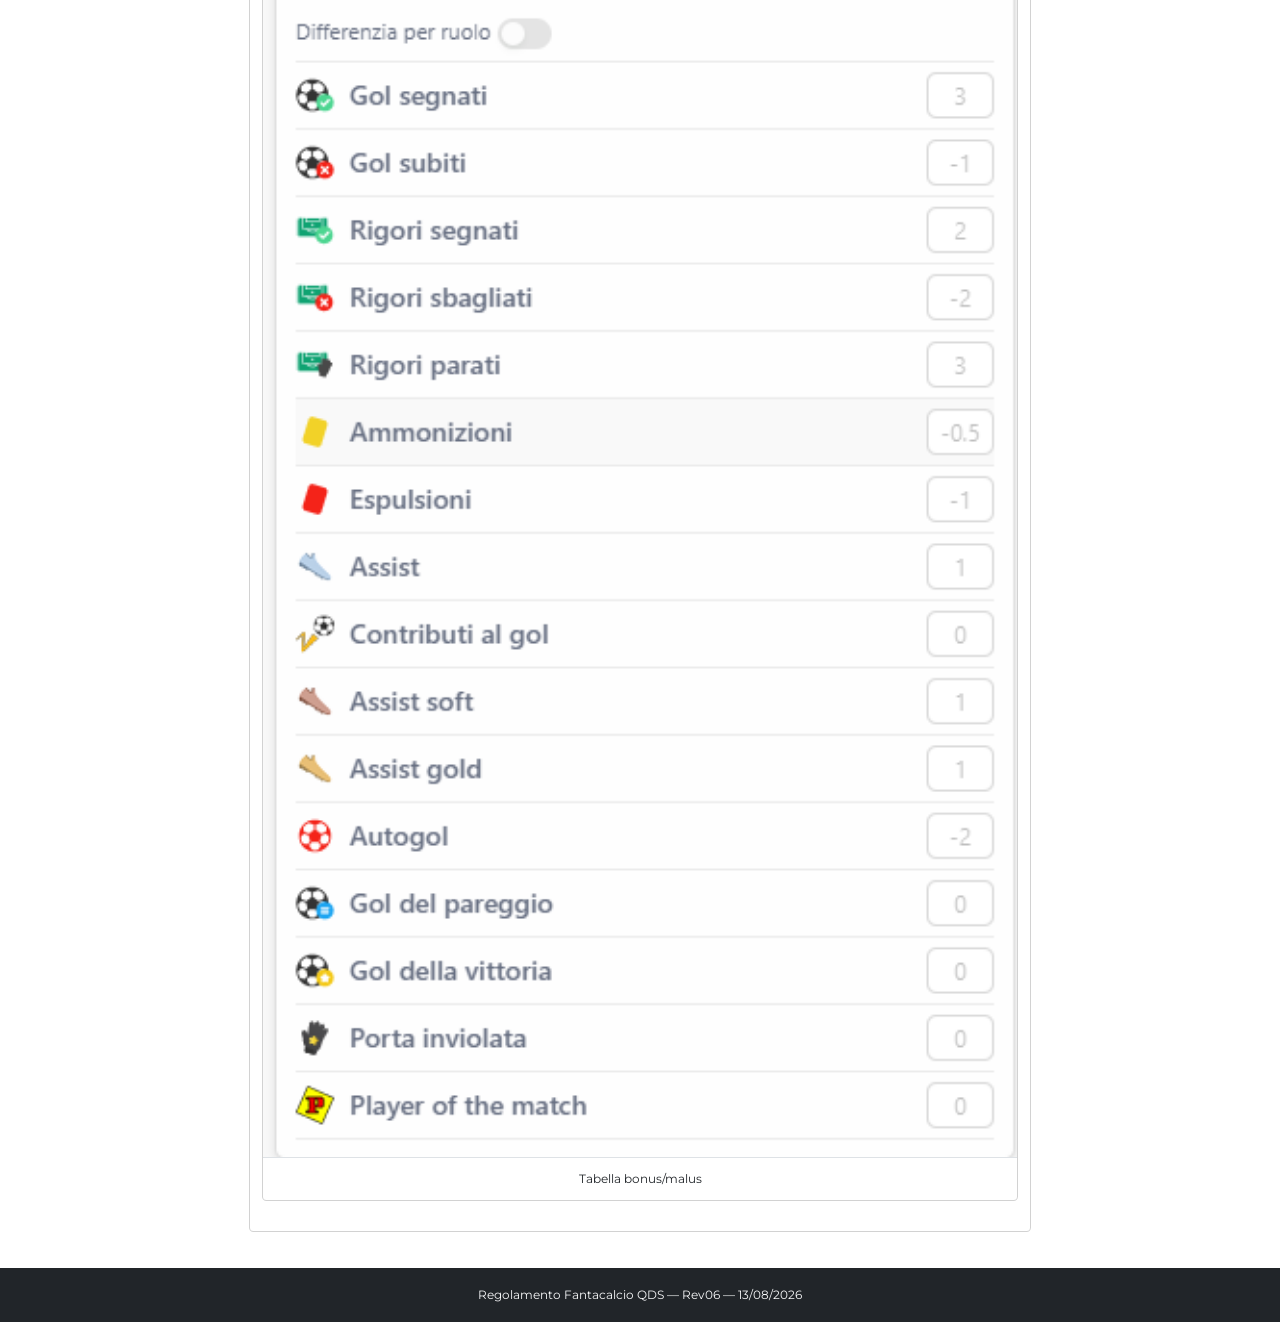
==== commit e5a91bfd: "Ready for deployment, time to share it" ====
--- a/index.html
+++ b/index.html
@@ -1,46 +1,43 @@
 <!doctype html>
 <!--
-  index.html — "Albo risultati" page
+  index.html — "Regolamento" page
   =======================================================================
-  This site is split across TWO separate HTML pages that both share
-  the same footer, and a similar but intentionally different navbar
-  (copy-pasted into each file, since this is a plain static site with
-  no templating system):
-
-    - index.html   → "Albo risultati" (THIS page, also the site's
-                      home page): Palmarès summary table and one
-                      card per past season
-    - ruleset.htm  → "Regolamento": storico revisioni (collapsed by
-                      default, at the top), girone doppio,
-                      impostazioni Mantra, rinvii partite, formazioni
-                      non schierate, Metodo Osnaghi
-
-  Styling comes from the Bootstrap CSS framework (loaded from a CDN
-  link below, so there is nothing to install). Bootstrap is free and
-  open source (MIT license): https://getbootstrap.com
-
-  Any small custom styling on top of Bootstrap lives in style.css
-  (shared by both pages). The only JavaScript (in script.js, also
-  shared) is explained there — Bootstrap's own bundled JS already
-  handles the mobile navigation menu, so we barely need any custom
-  code any more.
-
-  Every meaningful element below has a unique "id" attribute, so it is
-  easy to find in the browser dev tools or to link to directly.
+  One of two pages that make up this site, both sharing the same
+  footer and a similar but intentionally different navbar (see
+  scoreboard.html's top comment for the full explanation of the
+  site's page structure). This is the site's home/landing page. It
+  holds storico revisioni (collapsed by default, at the top), girone
+  doppio, impostazioni Mantra, rinvii partite, formazioni non
+  schierate, and Metodo Osnaghi.
   =======================================================================
 -->
 <html lang="it">
   <head>
+    <!-- Character encoding: tells the browser this file uses UTF-8, which
+       is required to correctly display accented Italian letters (à, è,
+       ì, ò, ù) and the euro symbol (€). -->
     <meta charset="UTF-8" />
+
+    <!-- Makes the page resize correctly on phones/tablets instead of
+       always rendering at "desktop width" and shrinking everything. -->
     <meta name="viewport" content="width=device-width, initial-scale=1" />
 
-    <title>Albo risultati — Fantacalcio QDS</title>
-
+    <title>Regolamento — Fantacalcio QDS</title>
+
+    <!-- Bootstrap CSS framework, loaded from the jsDelivr CDN. This single
+       <link> gives us all of Bootstrap's ready-made classes (navbar,
+       card, table, button, grid, etc.) without downloading/installing
+       anything ourselves. -->
     <link
       rel="stylesheet"
       href="https://cdn.jsdelivr.net/npm/bootstrap@5.3.3/dist/css/bootstrap.min.css"
     />
 
+    <!-- Montserrat font, loaded from Google Fonts. We pull in a few
+       weights (400 = regular, 500 = medium, 600 = semibold, 700 =
+       bold) because the page uses different weights for body text,
+       card headers/titles, and bold text ("strong" tags, table
+       headers, etc). -->
     <link rel="preconnect" href="https://fonts.googleapis.com" />
     <link rel="preconnect" href="https://fonts.gstatic.com" crossorigin />
     <link
@@ -48,1144 +45,924 @@
       rel="stylesheet"
     />
 
+    <!-- Our own custom CSS, loaded AFTER Bootstrap so it can override
+       Bootstrap's defaults where needed. Kept in its own file per the
+       project rule of "separate files for html, css, js", and shared
+       by both pages. -->
     <link rel="stylesheet" href="style.css" />
   </head>
   <body>
     <!-- ===================================================================
        NAVBAR
        ---------------------------------------------------------------
-       Bootstrap's navbar component. "fixed-top" pins it to the top of
-       the screen so it is always visible while scrolling (we
-       compensate for this with padding-top on <body> in style.css).
-       There is deliberately NO "navbar-expand-*" class here: adding
-       one (e.g. "navbar-expand-lg") would show the links inline once
-       the screen gets wide enough. Without it, Bootstrap keeps the
-       menu collapsed behind the hamburger button at EVERY screen
-       width, desktop included — which is what we want everywhere.
-
-       Unlike the rest of the site, the navbar is intentionally
-       DIFFERENT on each page: this page (index.html) only has the
-       site title and a book-icon button ("navbar-ruleset-button")
-       that opens ruleset.htm — there is no hamburger toggler or menu
-       here. ruleset.htm's navbar instead has a trophy-icon button
-       that opens index.html plus the hamburger menu with links to
-       every section of ruleset.htm (see that file for the full
-       explanation of its navbar).
+       Intentionally DIFFERENT from scoreboard.html's navbar (see that
+       file's top comment for why): this page has a trophy-icon button
+       ("navbar-albo-button") that opens scoreboard.html, plus the
+       hamburger toggler and menu with links to every section of this
+       page. Copy-pasted here because this is a plain static site with
+       no shared-template mechanism.
        =================================================================== -->
     <nav id="main-navbar" class="navbar navbar-dark bg-primary fixed-top">
       <div id="navbar-container" class="container-fluid">
+        <!-- The site title. Clicking it jumps back to the top of this page. -->
         <a id="navbar-brand-link" class="navbar-brand fw-bold" href="index.html"
           >Fantacalcio QDS</a
         >
 
-        <a
-          id="navbar-ruleset-button"
-          class="btn btn-outline-light"
-          href="ruleset.htm"
-          aria-label="Regolamento"
-        >
-          <svg
-            xmlns="http://www.w3.org/2000/svg"
-            width="16"
-            height="16"
-            fill="currentColor"
-            class="bi bi-book-half"
-            viewBox="0 0 16 16"
+        <!-- Grouped in one flex wrapper so the trophy button sits right
+           next to the hamburger toggler instead of drifting apart
+           under the navbar's own "space-between" layout. -->
+        <div id="navbar-controls" class="d-flex align-items-center gap-2">
+          <a
+            id="navbar-albo-button"
+            class="btn btn-outline-light"
+            href="scoreboard.html"
+            aria-label="Albo risultati"
           >
-            <path
-              d="M8.5 2.687c.654-.689 1.782-.886 3.112-.752 1.234.124 2.503.523 3.388.893v9.923c-.918-.35-2.107-.692-3.287-.81-1.094-.111-2.278-.039-3.213.492zM8 1.783C7.015.936 5.587.81 4.287.94c-1.514.153-3.042.672-3.994 1.105A.5.5 0 0 0 0 2.5v11a.5.5 0 0 0 .707.455c.882-.4 2.303-.881 3.68-1.02 1.409-.142 2.59.087 3.223.877a.5.5 0 0 0 .78 0c.633-.79 1.814-1.019 3.222-.877 1.378.139 2.8.62 3.681 1.02A.5.5 0 0 0 16 13.5v-11a.5.5 0 0 0-.293-.455c-.952-.433-2.48-.952-3.994-1.105C10.413.809 8.985.936 8 1.783"
-            />
-          </svg>
-        </a>
+            <svg
+              xmlns="http://www.w3.org/2000/svg"
+              width="16"
+              height="16"
+              fill="currentColor"
+              class="bi bi-trophy-fill"
+              viewBox="0 0 16 16"
+            >
+              <path
+                d="M2.5.5A.5.5 0 0 1 3 0h10a.5.5 0 0 1 .5.5q0 .807-.034 1.536a3 3 0 1 1-1.133 5.89c-.79 1.865-1.878 2.777-2.833 3.011v2.173l1.425.356c.194.048.377.135.537.255L13.3 15.1a.5.5 0 0 1-.3.9H3a.5.5 0 0 1-.3-.9l1.838-1.379c.16-.12.343-.207.537-.255L6.5 13.11v-2.173c-.955-.234-2.043-1.146-2.833-3.012a3 3 0 1 1-1.132-5.89A33 33 0 0 1 2.5.5m.099 2.54a2 2 0 0 0 .72 3.935c-.333-1.05-.588-2.346-.72-3.935m10.083 3.935a2 2 0 0 0 .72-3.935c-.133 1.59-.388 2.885-.72 3.935"
+              />
+            </svg>
+          </a>
+
+          <!-- This is the "hamburger" button (three lines) that only shows
+             up below the "lg" breakpoint. Bootstrap needs no custom
+             JavaScript from us for this to work: the "data-bs-toggle"
+             and "data-bs-target" attributes are read directly by
+             Bootstrap's own bundled JavaScript (loaded at the bottom of
+             this page), which opens/closes the menu with id
+             "navbar-menu" automatically. -->
+          <button
+            id="navbar-toggler-button"
+            class="navbar-toggler"
+            type="button"
+            data-bs-toggle="collapse"
+            data-bs-target="#navbar-menu"
+            aria-controls="navbar-menu"
+            aria-expanded="false"
+            aria-label="Toggle navigation"
+          >
+            <span class="navbar-toggler-icon"></span>
+          </button>
+        </div>
+
+        <!-- The actual menu links. On wide screens they show inline; on
+           narrow screens they are hidden (class "collapse") until the
+           button above is clicked. -->
+        <div id="navbar-menu" class="collapse navbar-collapse">
+          <ul id="navbar-menu-links" class="navbar-nav ms-auto">
+            <li class="nav-item">
+              <a
+                id="nav-link-girone-champions"
+                class="nav-link"
+                href="index.html#girone-champions-card"
+                >Gironi e Champions league</a
+              >
+            </li>
+            <li>
+              <hr class="dropdown-divider border-light" />
+            </li>
+            <li class="nav-item">
+              <a
+                id="nav-link-premi-promozione-retrocessione"
+                class="nav-link"
+                href="index.html#premi-promozione-retrocessione-card"
+                >Iscrizione e Premi</a
+              >
+            </li>
+            <li>
+              <hr class="dropdown-divider border-light" />
+            </li>
+            <li class="nav-item">
+              <a
+                id="nav-link-modalita-lega"
+                class="nav-link"
+                href="index.html#modalita-lega-card"
+                >Modalità Lega</a
+              >
+            </li>
+            <li>
+              <hr class="dropdown-divider border-light" />
+            </li>
+            <li class="nav-item">
+              <a
+                id="nav-link-svolgimento-asta"
+                class="nav-link"
+                href="index.html#svolgimento-asta-card"
+                >Svolgimento asta</a
+              >
+            </li>
+            <li>
+              <hr class="dropdown-divider border-light" />
+            </li>
+            <li class="nav-item">
+              <a
+                id="nav-link-rinvii-partite"
+                class="nav-link"
+                href="index.html#rinvii-partite-card"
+                >Rinvii partite</a
+              >
+            </li>
+            <li>
+              <hr class="dropdown-divider border-light" />
+            </li>
+            <li class="nav-item">
+              <a
+                id="nav-link-formazioni-non-schierate"
+                class="nav-link"
+                href="index.html#formazioni-non-schierate-card"
+                >Formazioni non schierate</a
+              >
+            </li>
+            <li>
+              <hr class="dropdown-divider border-light" />
+            </li>
+            <li class="nav-item">
+              <a
+                id="nav-link-metodo-osnaghi"
+                class="nav-link"
+                href="index.html#metodo-osnaghi-top-card"
+                >Asta di riparazione</a
+              >
+            </li>
+            <li>
+              <hr class="dropdown-divider border-light" />
+            </li>
+            <li class="nav-item">
+              <a
+                id="nav-link-impostazioni-lega"
+                class="nav-link"
+                href="index.html#impostazioni-lega-card"
+                >Impostazioni sito Fantaleghe</a
+              >
+            </li>
+          </ul>
+        </div>
       </div>
     </nav>
 
+    <!-- The "container" class centers the content and, thanks to our
+       override in style.css, keeps it narrow like a single mobile
+       column even on wide desktop screens. -->
     <div id="page-container" class="container">
-      <section id="albo-risultati" class="mb-5 rulebook-section">
-        <div id="albo-risultati-title-card" class="card mb-3">
-          <div id="albo-risultati-title-card-body" class="card-body">
-            <h2 id="albo-risultati-title-text" class="mb-0">Albo risultati</h2>
-          </div>
-        </div>
-        <!-- Palmarès -->
-        <h3 id="palmares" class="h5 mb-2 card-label">Palmarès</h3>
-        <div id="palmares-card" class="card mb-4">
-          <div class="card-body">
-            <div id="palmares-table-container" class="table-responsive">
-              <table
-                id="palmares-table"
-                class="table table-bordered table-sm mb-0"
-              >
-                <thead>
-                  <tr>
-                    <th></th>
-                    <th id="palmares-th-totale" class="palmares-sortable">
-                      Totale
-                    </th>
-                    <th id="palmares-th-lega-unica" class="palmares-sortable">
-                      Unico
-                    </th>
-                    <th id="palmares-th-a" class="palmares-sortable">A</th>
-                    <th id="palmares-th-b" class="palmares-sortable">B</th>
-                    <th id="palmares-th-coppa" class="palmares-sortable">
-                      Coppa
-                    </th>
-                  </tr>
-                </thead>
-                <tbody>
-                  <tr>
-                    <td>Pobbi</td>
-                    <td data-value="4">
-                      <span class="badge rounded-pill badge-coppa">4</span>
-                    </td>
-                    <td data-value="2">
-                      <span class="badge rounded-pill badge-coppa">2</span>
-                    </td>
-                    <td data-value="1">
-                      <span class="badge rounded-pill badge-coppa">1</span>
-                    </td>
-                    <td data-value="0"></td>
-                    <td data-value="1">
-                      <span class="badge rounded-pill badge-coppa">1</span>
-                    </td>
-                  </tr>
-                  <tr>
-                    <td>Carlo</td>
-                    <td data-value="3">
-                      <span class="badge rounded-pill badge-coppa">3</span>
-                    </td>
-                    <td data-value="3">
-                      <span class="badge rounded-pill badge-coppa">3</span>
-                    </td>
-                    <td data-value="0"></td>
-                    <td data-value="0"></td>
-                    <td data-value="0"></td>
-                  </tr>
-                  <tr>
-                    <td>Giolla</td>
-                    <td data-value="3">
-                      <span class="badge rounded-pill badge-coppa">3</span>
-                    </td>
-                    <td data-value="2">
-                      <span class="badge rounded-pill badge-coppa">2</span>
-                    </td>
-                    <td data-value="1">
-                      <span class="badge rounded-pill badge-coppa">1</span>
-                    </td>
-                    <td data-value="0"></td>
-                    <td data-value="0"></td>
-                  </tr>
-                  <tr>
-                    <td>Mino</td>
-                    <td data-value="3">
-                      <span class="badge rounded-pill badge-coppa">3</span>
-                    </td>
-                    <td data-value="2">
-                      <span class="badge rounded-pill badge-coppa">2</span>
-                    </td>
-                    <td data-value="1">
-                      <span class="badge rounded-pill badge-coppa">1</span>
-                    </td>
-                    <td data-value="0"></td>
-                    <td data-value="0"></td>
-                  </tr>
-                  <tr>
-                    <td>Zecca</td>
-                    <td data-value="3">
-                      <span class="badge rounded-pill badge-coppa">3</span>
-                    </td>
-                    <td data-value="1">
-                      <span class="badge rounded-pill badge-coppa">1</span>
-                    </td>
-                    <td data-value="0"></td>
-                    <td data-value="1">
-                      <span class="badge rounded-pill badge-coppa">1</span>
-                    </td>
-                    <td data-value="1">
-                      <span class="badge rounded-pill badge-coppa">1</span>
-                    </td>
-                  </tr>
-                  <tr>
-                    <td>Nico</td>
-                    <td data-value="2">
-                      <span class="badge rounded-pill badge-coppa">2</span>
-                    </td>
-                    <td data-value="2">
-                      <span class="badge rounded-pill badge-coppa">2</span>
-                    </td>
-                    <td data-value="0"></td>
-                    <td data-value="0"></td>
-                    <td data-value="0"></td>
-                  </tr>
-                  <tr>
-                    <td>Tommy</td>
-                    <td data-value="2">
-                      <span class="badge rounded-pill badge-coppa">2</span>
-                    </td>
-                    <td data-value="2">
-                      <span class="badge rounded-pill badge-coppa">2</span>
-                    </td>
-                    <td data-value="0"></td>
-                    <td data-value="0"></td>
-                    <td data-value="0"></td>
-                  </tr>
-                  <tr>
-                    <td>Vinci</td>
-                    <td data-value="2">
-                      <span class="badge rounded-pill badge-coppa">2</span>
-                    </td>
-                    <td data-value="2">
-                      <span class="badge rounded-pill badge-coppa">2</span>
-                    </td>
-                    <td data-value="0"></td>
-                    <td data-value="0"></td>
-                    <td data-value="0"></td>
-                  </tr>
-                  <tr>
-                    <td>Charlie</td>
-                    <td data-value="2">
-                      <span class="badge rounded-pill badge-coppa">2</span>
-                    </td>
-                    <td data-value="1">
-                      <span class="badge rounded-pill badge-coppa">1</span>
-                    </td>
-                    <td data-value="1">
-                      <span class="badge rounded-pill badge-coppa">1</span>
-                    </td>
-                    <td data-value="0"></td>
-                    <td data-value="0"></td>
-                  </tr>
-                  <tr>
-                    <td>Gio</td>
-                    <td data-value="2">
-                      <span class="badge rounded-pill badge-coppa">2</span>
-                    </td>
-                    <td data-value="1">
-                      <span class="badge rounded-pill badge-coppa">1</span>
-                    </td>
-                    <td data-value="0"></td>
-                    <td data-value="1">
-                      <span class="badge rounded-pill badge-coppa">1</span>
-                    </td>
-                    <td data-value="0"></td>
-                  </tr>
-                  <tr>
-                    <td>Tia</td>
-                    <td data-value="2">
-                      <span class="badge rounded-pill badge-coppa">2</span>
-                    </td>
-                    <td data-value="0"></td>
-                    <td data-value="1">
-                      <span class="badge rounded-pill badge-coppa">1</span>
-                    </td>
-                    <td data-value="0"></td>
-                    <td data-value="1">
-                      <span class="badge rounded-pill badge-coppa">1</span>
-                    </td>
-                  </tr>
-                  <tr>
-                    <td>Fefe</td>
-                    <td data-value="1">
-                      <span class="badge rounded-pill badge-coppa">1</span>
-                    </td>
-                    <td data-value="1">
-                      <span class="badge rounded-pill badge-coppa">1</span>
-                    </td>
-                    <td data-value="0"></td>
-                    <td data-value="0"></td>
-                    <td data-value="0"></td>
-                  </tr>
-                  <tr>
-                    <td>Impe</td>
-                    <td data-value="1">
-                      <span class="badge rounded-pill badge-coppa">1</span>
-                    </td>
-                    <td data-value="1">
-                      <span class="badge rounded-pill badge-coppa">1</span>
-                    </td>
-                    <td data-value="0"></td>
-                    <td data-value="0"></td>
-                    <td data-value="0"></td>
-                  </tr>
-                  <tr>
-                    <td>Mary</td>
-                    <td data-value="1">
-                      <span class="badge rounded-pill badge-coppa">1</span>
-                    </td>
-                    <td data-value="1">
-                      <span class="badge rounded-pill badge-coppa">1</span>
-                    </td>
-                    <td data-value="0"></td>
-                    <td data-value="0"></td>
-                    <td data-value="0"></td>
-                  </tr>
-                  <tr>
-                    <td>Ste Mora</td>
-                    <td data-value="1">
-                      <span class="badge rounded-pill badge-coppa">1</span>
-                    </td>
-                    <td data-value="1">
-                      <span class="badge rounded-pill badge-coppa">1</span>
-                    </td>
-                    <td data-value="0"></td>
-                    <td data-value="0"></td>
-                    <td data-value="0"></td>
-                  </tr>
-                  <tr>
-                    <td>Toto</td>
-                    <td data-value="1">
-                      <span class="badge rounded-pill badge-coppa">1</span>
-                    </td>
-                    <td data-value="1">
-                      <span class="badge rounded-pill badge-coppa">1</span>
-                    </td>
-                    <td data-value="0"></td>
-                    <td data-value="0"></td>
-                    <td data-value="0"></td>
-                  </tr>
-                  <tr>
-                    <td>Bruno</td>
-                    <td data-value="1">
-                      <span class="badge rounded-pill badge-coppa">1</span>
-                    </td>
-                    <td data-value="0"></td>
-                    <td data-value="0"></td>
-                    <td data-value="1">
-                      <span class="badge rounded-pill badge-coppa">1</span>
-                    </td>
-                    <td data-value="0"></td>
-                  </tr>
-                  <tr>
-                    <td>Cri</td>
-                    <td data-value="1">
-                      <span class="badge rounded-pill badge-coppa">1</span>
-                    </td>
-                    <td data-value="0"></td>
-                    <td data-value="0"></td>
-                    <td data-value="0"></td>
-                    <td data-value="1">
-                      <span class="badge rounded-pill badge-coppa">1</span>
-                    </td>
-                  </tr>
-                  <tr>
-                    <td>Ale Lissi</td>
-                    <td data-value="0"></td>
-                    <td data-value="0"></td>
-                    <td data-value="0"></td>
-                    <td data-value="0"></td>
-                    <td data-value="0"></td>
-                  </tr>
-                  <tr>
-                    <td>Anto</td>
-                    <td data-value="0"></td>
-                    <td data-value="0"></td>
-                    <td data-value="0"></td>
-                    <td data-value="0"></td>
-                    <td data-value="0"></td>
-                  </tr>
-                  <tr>
-                    <td>Confa</td>
-                    <td data-value="0"></td>
-                    <td data-value="0"></td>
-                    <td data-value="0"></td>
-                    <td data-value="0"></td>
-                    <td data-value="0"></td>
-                  </tr>
-                  <tr>
-                    <td>Gigia</td>
-                    <td data-value="0"></td>
-                    <td data-value="0"></td>
-                    <td data-value="0"></td>
-                    <td data-value="0"></td>
-                    <td data-value="0"></td>
-                  </tr>
-                  <tr>
-                    <td>Manu</td>
-                    <td data-value="0"></td>
-                    <td data-value="0"></td>
-                    <td data-value="0"></td>
-                    <td data-value="0"></td>
-                    <td data-value="0"></td>
-                  </tr>
-                  <tr>
-                    <td>Rey</td>
-                    <td data-value="0"></td>
-                    <td data-value="0"></td>
-                    <td data-value="0"></td>
-                    <td data-value="0"></td>
-                    <td data-value="0"></td>
-                  </tr>
-                  <tr>
-                    <td>Rouge</td>
-                    <td data-value="0"></td>
-                    <td data-value="0"></td>
-                    <td data-value="0"></td>
-                    <td data-value="0"></td>
-                    <td data-value="0"></td>
-                  </tr>
-                  <tr>
-                    <td>Teo Colo</td>
-                    <td data-value="0"></td>
-                    <td data-value="0"></td>
-                    <td data-value="0"></td>
-                    <td data-value="0"></td>
-                    <td data-value="0"></td>
-                  </tr>
-                  <tr>
-                    <td>Teo Lanti</td>
-                    <td data-value="0"></td>
-                    <td data-value="0"></td>
-                    <td data-value="0"></td>
-                    <td data-value="0"></td>
-                    <td data-value="0"></td>
-                  </tr>
-                  <tr>
-                    <td>Trilly</td>
-                    <td data-value="0"></td>
-                    <td data-value="0"></td>
-                    <td data-value="0"></td>
-                    <td data-value="0"></td>
-                    <td data-value="0"></td>
-                  </tr>
-                </tbody>
-              </table>
-            </div>
-          </div>
-        </div>
-
-        <!-- Each past season gets its own card with a unique id, so you
-           can link straight to e.g. "albo-risultati.html#year-2016-2017".
-           Years with a "girone unico" (no Serie A/Serie B split) only
-           have one table inside the card; years with the split have
-           two, stacked one above the other (single column layout). -->
-
-        <h3 id="year-2025-2026" class="h5 mb-2 card-label">
-          2025-2026 — 17° anno
-        </h3>
-
-        <div class="card mb-3">
-          <div class="card-body">
-            <div class="row">
-              <div class="col-6">
-                <h3 class="h6">Serie A</h3>
-                <div class="card">
-                  <ol
-                    id="year-2025-2026-serie-a-table"
-                    class="list-group list-group-numbered list-group-flush"
+      <section id="ruleset-title" class="mb-5 rulebook-section">
+        <div id="ruleset-title-card" class="card mb-3">
+          <div id="ruleset-title-card-body" class="card-body">
+            <h2 id="ruleset-title-text" class="mb-0">Regolamento</h2>
+          </div>
+        </div>
+      </section>
+
+      <!-- =================================================================
+         STORICO REVISIONI (collapsible, collapsed by default, kept at
+         the very top of the page)
+         =============================================================== -->
+      <section id="revision-history" class="mb-5 rulebook-section">
+        <div id="revision-history-card" class="card mb-4">
+          <div id="revision-history-card-header" class="card-header">
+            <button
+              id="revision-history-toggle-button"
+              class="btn btn-link w-100 text-start text-decoration-none p-0 d-flex justify-content-between align-items-center"
+              type="button"
+              data-bs-toggle="collapse"
+              data-bs-target="#revision-history-collapse"
+              aria-expanded="false"
+              aria-controls="revision-history-collapse"
+            >
+              <span>Storico revisioni</span>
+              <!-- Shown while collapsed; hidden once expanded (see style.css,
+                 keyed off this button's own "aria-expanded" attribute, which
+                 Bootstrap's collapse JS updates automatically). -->
+              <svg
+                id="revision-history-toggle-icon-closed"
+                xmlns="http://www.w3.org/2000/svg"
+                width="16"
+                height="16"
+                fill="currentColor"
+                class="bi bi-caret-up-fill"
+                viewBox="0 0 16 16"
+              >
+                <path
+                  d="m7.247 4.86-4.796 5.481c-.566.647-.106 1.659.753 1.659h9.592a1 1 0 0 0 .753-1.659l-4.796-5.48a1 1 0 0 0-1.506 0z"
+                />
+              </svg>
+              <!-- Shown once expanded; hidden while collapsed. -->
+              <svg
+                id="revision-history-toggle-icon-open"
+                xmlns="http://www.w3.org/2000/svg"
+                width="16"
+                height="16"
+                fill="currentColor"
+                class="bi bi-caret-down-fill"
+                viewBox="0 0 16 16"
+              >
+                <path
+                  d="M7.247 11.14 2.451 5.658C1.885 5.013 2.345 4 3.204 4h9.592a1 1 0 0 1 .753 1.659l-4.796 5.48a1 1 0 0 1-1.506 0z"
+                />
+              </svg>
+            </button>
+          </div>
+          <div id="revision-history-collapse" class="collapse">
+            <div id="revision-history-card-body" class="card-body">
+              <!-- "table-responsive" makes the table scroll horizontally on
+                 narrow screens instead of squashing itself unreadably. -->
+              <div
+                id="revision-history-table-container"
+                class="table-responsive"
+              >
+                <table
+                  id="revision-history-table"
+                  class="table table-bordered table-striped mb-0"
+                >
+                  <thead>
+                    <tr>
+                      <th>Rev</th>
+                      <th>Data</th>
+                      <th>Descrizione</th>
+                    </tr>
+                  </thead>
+                  <tbody>
+                    <tr id="rev-row-00">
+                      <td>00</td>
+                      <td>08/06/2023</td>
+                      <td>
+                        <ul class="mb-0">
+                          <li>Prima emissione regolamento</li>
+                        </ul>
+                      </td>
+                    </tr>
+                    <tr id="rev-row-01">
+                      <td>01</td>
+                      <td>04/07/2023</td>
+                      <td>
+                        <ul class="mb-0">
+                          <li>
+                            Adozione Serie A e Serie B già dall'anno zero.
+                          </li>
+                          <li>
+                            Eliminata suddivisione casuale dei gironi nell'anno
+                            zero.
+                          </li>
+                          <li>
+                            Modificata quota iscrizione Serie A (50€→70€).
+                          </li>
+                          <li>
+                            Modificati i premi assegnati al girone di Serie A
+                            (in toto) e Serie B (relativamente alla penale
+                            dell'ultimo posto).
+                          </li>
+                        </ul>
+                      </td>
+                    </tr>
+                    <tr id="rev-row-02">
+                      <td>02</td>
+                      <td>07/10/2024</td>
+                      <td>
+                        <ul class="mb-0">
+                          <li>
+                            Aggiunta la regola su rinvio giornate al
+                            regolamento.
+                          </li>
+                          <li>Aggiornato albo risultati.</li>
+                        </ul>
+                      </td>
+                    </tr>
+                    <tr id="rev-row-03">
+                      <td>03</td>
+                      <td>29/11/2024</td>
+                      <td>
+                        <ul class="mb-0">
+                          <li>Aggiunta regola formazioni non schierate</li>
+                        </ul>
+                      </td>
+                    </tr>
+                    <tr id="rev-row-04">
+                      <td>04</td>
+                      <td>31/07/2025</td>
+                      <td>
+                        <ul class="mb-0">
+                          <li>
+                            Fantacalcio Mantra – Nuovo Regolamento e
+                            impostazioni
+                          </li>
+                        </ul>
+                      </td>
+                    </tr>
+                    <tr id="rev-row-05">
+                      <td>05</td>
+                      <td>02/09/2025</td>
+                      <td>
+                        Cambiamenti a seguito delle votazioni in data 29/08:
+                        <ul class="mb-0">
+                          <li>Crediti Iniziali da 300 a 500;</li>
+                          <li>Malus Rigore Sbagliato da -3 a -2;</li>
+                          <li>Bonus Rigore Segnato da +3 a +2;</li>
+                          <li>
+                            Introduzione Metodo Osnaghi per calcolo valore dei
+                            giocatori per l'asta di riparazione;
+                          </li>
+                          <li>Soglie Gol da 4 invece che da 5.</li>
+                        </ul>
+                      </td>
+                    </tr>
+                    <tr id="rev-row-06">
+                      <td>06</td>
+                      <td>13/08/2026</td>
+                      <td>
+                        <ul class="mb-0">
+                          <li>Modalità lega non modificabile per tre anni.</li>
+                          <li>Aggiunta singola chiamata buste chiuse</li>
+                        </ul>
+                      </td>
+                    </tr>
+                  </tbody>
+                </table>
+              </div>
+            </div>
+          </div>
+        </div>
+      </section>
+
+      <!-- =================================================================
+         1. FORMULA A GIRONE DOPPIO
+         =============================================================== -->
+      <section id="girone-doppio" class="mb-5 rulebook-section">
+        <div id="girone-champions-card" class="card mb-4">
+          <div
+            id="girone-champions-card-header"
+            class="card-header rulebook-card-header"
+          >
+            <h2 class="mb-0">Gironi e Champions league</h2>
+          </div>
+          <div id="girone-champions-info" class="card-body">
+            <h3 id="struttura-gironi" class="h4 mb-3 girone-subsection-heading">
+              Serie A e Serie B
+            </h3>
+            <div id="struttura-gironi-card" class="card mb-4">
+              <div id="struttura-gironi-info" class="card-body">
+                <p class="mb-0">
+                  Due gironi da otto squadre, Serie A e Serie B.<br />
+                  Promozione: Prime tre posizione Serie B<br />
+                  Retrocessione: Ultime tre posizione Serie A
+                </p>
+              </div>
+            </div>
+
+            <!-- Coppa -->
+            <h3 id="coppa" class="h4 mb-3 girone-subsection-heading">
+              Champions league
+            </h3>
+            <div id="coppa-info-card" class="card">
+              <div id="coppa-info" class="card-body">
+                <p class="mb-2">
+                  La calendarizzazione della coppa verrà effettuata in fase di
+                  creazione dei gironi.
+                </p>
+                <p class="mb-2">
+                  La coppa prevede partite tra tutte le squadre
+                  indipendentemente dall'appartenenza alla Serie A o Serie B.
+                </p>
+              </div>
+            </div>
+          </div>
+        </div>
+
+        <div id="premi-promozione-retrocessione-card" class="card mb-4">
+          <div
+            id="premi-promozione-retrocessione-card-header"
+            class="card-header rulebook-card-header"
+          >
+            <h2 id="premi-promozione-retrocessione" class="mb-0">
+              Iscrizione e Premi
+            </h2>
+          </div>
+          <div id="premi-promozione-retrocessione-info" class="card-body">
+            <h3 id="quota-iscrizione" class="h4 mb-3 girone-subsection-heading">
+              Quota di iscrizione
+            </h3>
+            <div id="quota-iscrizione-card" class="card mb-4">
+              <ul
+                id="quota-iscrizione-info"
+                class="list-group list-group-flush"
+              >
+                <li
+                  class="list-group-item d-flex justify-content-between align-items-center"
+                >
+                  Serie A
+                  <span>70 €</span>
+                </li>
+                <li
+                  class="list-group-item d-flex justify-content-between align-items-center"
+                >
+                  Serie B
+                  <span>50 €</span>
+                </li>
+              </ul>
+            </div>
+
+            <h3 id="premi-heading" class="h4 mb-3 girone-subsection-heading">
+              Premi
+            </h3>
+            <div id="premi-card" class="card mb-4">
+              <div id="premi-info" class="card-body">
+                <h3 id="serie-a-prizes-card" class="h5 mb-2 card-label">
+                  Serie A
+                </h3>
+                <div id="serie-a-prizes-list-card" class="card mb-3">
+                  <ul
+                    id="serie-a-prizes-list"
+                    class="list-group list-group-flush"
                   >
-                    <li class="list-group-item">Charlie</li>
-                    <li class="list-group-item">Mino, Giolla</li>
-                    <li class="list-group-item">Pobbi, Tia</li>
-                    <li class="list-group-item">Manu</li>
-                    <li class="list-group-item">Trilly</li>
-                    <li class="list-group-item d-flex align-items-center">
-                      Bruno<svg
-                        xmlns="http://www.w3.org/2000/svg"
-                        width="16"
-                        height="16"
-                        fill="currentColor"
-                        class="bi bi-arrow-down-circle ms-auto"
-                        viewBox="0 0 16 16"
+                    <li
+                      class="list-group-item d-flex justify-content-between align-items-center"
+                    >
+                      1° classificato
+                      <span>325 €</span>
+                    </li>
+                    <li
+                      class="list-group-item d-flex justify-content-between align-items-center"
+                    >
+                      2° classificato
+                      <span>140 €</span>
+                    </li>
+                    <li
+                      class="list-group-item d-flex justify-content-between align-items-center"
+                    >
+                      3° classificato
+                      <span>70 €</span>
+                    </li>
+                  </ul>
+                </div>
+
+                <h3 id="serie-b-prizes-card" class="h5 mb-2 card-label">
+                  Serie B
+                </h3>
+                <div id="serie-b-prizes-list-card" class="card mb-3">
+                  <ul
+                    id="serie-b-prizes-list"
+                    class="list-group list-group-flush"
+                  >
+                    <li
+                      class="list-group-item d-flex justify-content-between align-items-center"
+                    >
+                      1° classificato
+                      <span
+                        >225 €
+                        <span class="text-success fw-bold">+ 20 €</span></span
                       >
-                        <path
-                          fill-rule="evenodd"
-                          d="M1 8a7 7 0 1 0 14 0A7 7 0 0 0 1 8m15 0A8 8 0 1 1 0 8a8 8 0 0 1 16 0M8.5 4.5a.5.5 0 0 0-1 0v5.793L5.354 8.146a.5.5 0 1 0-.708.708l3 3a.5.5 0 0 0 .708 0l3-3a.5.5 0 0 0-.708-.708L8.5 10.293z"
-                        />
-                      </svg>
-                    </li>
-                    <li class="list-group-item d-flex align-items-center">
-                      Zecca<svg
-                        xmlns="http://www.w3.org/2000/svg"
-                        width="16"
-                        height="16"
-                        fill="currentColor"
-                        class="bi bi-arrow-down-circle ms-auto"
-                        viewBox="0 0 16 16"
-                      >
-                        <path
-                          fill-rule="evenodd"
-                          d="M1 8a7 7 0 1 0 14 0A7 7 0 0 0 1 8m15 0A8 8 0 1 1 0 8a8 8 0 0 1 16 0M8.5 4.5a.5.5 0 0 0-1 0v5.793L5.354 8.146a.5.5 0 1 0-.708.708l3 3a.5.5 0 0 0 .708 0l3-3a.5.5 0 0 0-.708-.708L8.5 10.293z"
-                        />
-                      </svg>
-                    </li>
-                    <li class="list-group-item d-flex align-items-center">
-                      Anto, Impe<svg
-                        xmlns="http://www.w3.org/2000/svg"
-                        width="16"
-                        height="16"
-                        fill="currentColor"
-                        class="bi bi-arrow-down-circle ms-auto"
-                        viewBox="0 0 16 16"
-                      >
-                        <path
-                          fill-rule="evenodd"
-                          d="M1 8a7 7 0 1 0 14 0A7 7 0 0 0 1 8m15 0A8 8 0 1 1 0 8a8 8 0 0 1 16 0M8.5 4.5a.5.5 0 0 0-1 0v5.793L5.354 8.146a.5.5 0 1 0-.708.708l3 3a.5.5 0 0 0 .708 0l3-3a.5.5 0 0 0-.708-.708L8.5 10.293z"
-                        />
-                      </svg>
-                    </li>
-                  </ol>
+                    </li>
+                    <li
+                      class="list-group-item d-flex justify-content-between align-items-center"
+                    >
+                      2° classificato
+                      <span>100 €</span>
+                    </li>
+                    <li
+                      class="list-group-item d-flex justify-content-between align-items-center"
+                    >
+                      3° classificato
+                      <span>50 €</span>
+                    </li>
+                    <li
+                      class="list-group-item d-flex justify-content-between align-items-center"
+                    >
+                      ...
+                      <span></span>
+                    </li>
+                    <li
+                      class="list-group-item d-flex justify-content-between align-items-center"
+                    >
+                      8° classificato
+                      <span class="text-danger fw-bold">- 20 €</span>
+                    </li>
+                  </ul>
                 </div>
-              </div>
-              <div class="col-6">
-                <h3 class="h6">Serie B</h3>
-                <div class="card">
-                  <ol
-                    id="year-2025-2026-serie-b-table"
-                    class="list-group list-group-numbered list-group-flush"
+
+                <h3
+                  id="premi-champions-league-heading"
+                  class="h5 mb-2 card-label"
+                >
+                  Champions league
+                </h3>
+                <div
+                  id="premi-champions-league-prize"
+                  class="winner-group mb-3"
+                >
+                  <span class="winner-group-icon">
+                    <svg
+                      xmlns="http://www.w3.org/2000/svg"
+                      width="16"
+                      height="16"
+                      fill="currentColor"
+                      class="bi bi-trophy"
+                      viewBox="0 0 16 16"
+                    >
+                      <path
+                        d="M2.5.5A.5.5 0 0 1 3 0h10a.5.5 0 0 1 .5.5q0 .807-.034 1.536a3 3 0 1 1-1.133 5.89c-.79 1.865-1.878 2.777-2.833 3.011v2.173l1.425.356c.194.048.377.135.537.255L13.3 15.1a.5.5 0 0 1-.3.9H3a.5.5 0 0 1-.3-.9l1.838-1.379c.16-.12.343-.207.537-.255L6.5 13.11v-2.173c-.955-.234-2.043-1.146-2.833-3.012a3 3 0 1 1-1.132-5.89A33 33 0 0 1 2.5.5m.099 2.54a2 2 0 0 0 .72 3.935c-.333-1.05-.588-2.346-.72-3.935m10.083 3.935a2 2 0 0 0 .72-3.935c-.133 1.59-.388 2.885-.72 3.935M3.504 1q.01.775.056 1.469c.13 2.028.457 3.546.87 4.667C5.294 9.48 6.484 10 7 10a.5.5 0 0 1 .5.5v2.61a1 1 0 0 1-.757.97l-1.426.356a.5.5 0 0 0-.179.085L4.5 15h7l-.638-.479a.5.5 0 0 0-.18-.085l-1.425-.356a1 1 0 0 1-.757-.97V10.5A.5.5 0 0 1 9 10c.516 0 1.706-.52 2.57-2.864.413-1.12.74-2.64.87-4.667q.045-.694.056-1.469z"
+                      />
+                    </svg>
+                  </span>
+                  <span class="winner-group-name"
+                    >50 € + multe formazioni non schierate</span
                   >
-                    <li class="list-group-item d-flex align-items-center">
-                      Gio<svg
-                        xmlns="http://www.w3.org/2000/svg"
-                        width="16"
-                        height="16"
-                        fill="currentColor"
-                        class="bi bi-arrow-up-circle ms-auto"
-                        viewBox="0 0 16 16"
-                      >
-                        <path
-                          fill-rule="evenodd"
-                          d="M1 8a7 7 0 1 0 14 0A7 7 0 0 0 1 8m15 0A8 8 0 1 1 0 8a8 8 0 0 1 16 0m-7.5 3.5a.5.5 0 0 1-1 0V5.707L5.354 7.854a.5.5 0 1 1-.708-.708l3-3a.5.5 0 0 1 .708 0l3 3a.5.5 0 0 1-.708.708L8.5 5.707z"
-                        />
-                      </svg>
-                    </li>
-                    <li class="list-group-item d-flex align-items-center">
-                      Tommy<svg
-                        xmlns="http://www.w3.org/2000/svg"
-                        width="16"
-                        height="16"
-                        fill="currentColor"
-                        class="bi bi-arrow-up-circle ms-auto"
-                        viewBox="0 0 16 16"
-                      >
-                        <path
-                          fill-rule="evenodd"
-                          d="M1 8a7 7 0 1 0 14 0A7 7 0 0 0 1 8m15 0A8 8 0 1 1 0 8a8 8 0 0 1 16 0m-7.5 3.5a.5.5 0 0 1-1 0V5.707L5.354 7.854a.5.5 0 1 1-.708-.708l3-3a.5.5 0 0 1 .708 0l3 3a.5.5 0 0 1-.708.708L8.5 5.707z"
-                        />
-                      </svg>
-                    </li>
-                    <li class="list-group-item d-flex align-items-center">
-                      Ste Mora, Teo Lanti<svg
-                        xmlns="http://www.w3.org/2000/svg"
-                        width="16"
-                        height="16"
-                        fill="currentColor"
-                        class="bi bi-arrow-up-circle ms-auto"
-                        viewBox="0 0 16 16"
-                      >
-                        <path
-                          fill-rule="evenodd"
-                          d="M1 8a7 7 0 1 0 14 0A7 7 0 0 0 1 8m15 0A8 8 0 1 1 0 8a8 8 0 0 1 16 0m-7.5 3.5a.5.5 0 0 1-1 0V5.707L5.354 7.854a.5.5 0 1 1-.708-.708l3-3a.5.5 0 0 1 .708 0l3 3a.5.5 0 0 1-.708.708L8.5 5.707z"
-                        />
-                      </svg>
-                    </li>
-                    <li class="list-group-item">Vinci</li>
-                    <li class="list-group-item">Nico</li>
-                    <li class="list-group-item">Rouge</li>
-                    <li class="list-group-item">Carlo</li>
-                    <li class="list-group-item">Cri</li>
-                  </ol>
                 </div>
               </div>
             </div>
-            <h3 class="h6 mt-3">Champions league</h3>
-            <div id="year-2025-2026-champions-league" class="winner-group">
-              <span class="winner-group-icon">
-                <svg
-                  xmlns="http://www.w3.org/2000/svg"
-                  width="16"
-                  height="16"
-                  fill="currentColor"
-                  class="bi bi-trophy"
-                  viewBox="0 0 16 16"
-                >
-                  <path
-                    d="M2.5.5A.5.5 0 0 1 3 0h10a.5.5 0 0 1 .5.5q0 .807-.034 1.536a3 3 0 1 1-1.133 5.89c-.79 1.865-1.878 2.777-2.833 3.011v2.173l1.425.356c.194.048.377.135.537.255L13.3 15.1a.5.5 0 0 1-.3.9H3a.5.5 0 0 1-.3-.9l1.838-1.379c.16-.12.343-.207.537-.255L6.5 13.11v-2.173c-.955-.234-2.043-1.146-2.833-3.012a3 3 0 1 1-1.132-5.89A33 33 0 0 1 2.5.5m.099 2.54a2 2 0 0 0 .72 3.935c-.333-1.05-.588-2.346-.72-3.935m10.083 3.935a2 2 0 0 0 .72-3.935c-.133 1.59-.388 2.885-.72 3.935M3.504 1q.01.775.056 1.469c.13 2.028.457 3.546.87 4.667C5.294 9.48 6.484 10 7 10a.5.5 0 0 1 .5.5v2.61a1 1 0 0 1-.757.97l-1.426.356a.5.5 0 0 0-.179.085L4.5 15h7l-.638-.479a.5.5 0 0 0-.18-.085l-1.425-.356a1 1 0 0 1-.757-.97V10.5A.5.5 0 0 1 9 10c.516 0 1.706-.52 2.57-2.864.413-1.12.74-2.64.87-4.667q.045-.694.056-1.469z"
-                  />
-                </svg>
-              </span>
-              <span class="winner-group-name">Cri</span>
-            </div>
-          </div>
-        </div>
-
-        <h3 id="year-2024-2025" class="h5 mb-2 card-label">
-          2024-2025 — 16° anno
-        </h3>
-
-        <div class="card mb-3">
-          <div class="card-body">
-            <div class="row">
-              <div class="col-6">
-                <h3 class="h6">Serie A</h3>
-                <div class="card">
-                  <ol
-                    id="year-2024-2025-serie-a-table"
-                    class="list-group list-group-numbered list-group-flush"
+          </div>
+        </div>
+
+        <div id="modalita-lega-card" class="card mb-4">
+          <div
+            id="modalita-lega-card-header"
+            class="card-header rulebook-card-header"
+          >
+            <h2 class="mb-0">Modalità Lega</h2>
+          </div>
+          <div id="modalita-lega-card-body" class="card-body">
+            <div id="modalita-lega-info-card" class="card mb-3">
+              <div id="modalita-lega-info" class="card-body">
+                <p class="mb-2">
+                  Modalità: Mantra (ultima votazione 2025/2026)
+                </p>
+                <div id="modalita-lega-rev-info" class="winner-group">
+                  <span class="winner-group-icon">Rev06</span>
+                  <span class="winner-group-name"
+                    >Non modificabile per 3 anni</span
                   >
-                    <li class="list-group-item">Pobbi, Tia</li>
-                    <li class="list-group-item">Charlie</li>
-                    <li class="list-group-item">Mino, Giolla</li>
-                    <li class="list-group-item">Trilly</li>
-                    <li class="list-group-item">Zecca</li>
-                    <li class="list-group-item d-flex align-items-center">
-                      Vinci<svg
-                        xmlns="http://www.w3.org/2000/svg"
-                        width="16"
-                        height="16"
-                        fill="currentColor"
-                        class="bi bi-arrow-down-circle ms-auto"
-                        viewBox="0 0 16 16"
-                      >
-                        <path
-                          fill-rule="evenodd"
-                          d="M1 8a7 7 0 1 0 14 0A7 7 0 0 0 1 8m15 0A8 8 0 1 1 0 8a8 8 0 0 1 16 0M8.5 4.5a.5.5 0 0 0-1 0v5.793L5.354 8.146a.5.5 0 1 0-.708.708l3 3a.5.5 0 0 0 .708 0l3-3a.5.5 0 0 0-.708-.708L8.5 10.293z"
-                        />
-                      </svg>
-                    </li>
-                    <li class="list-group-item d-flex align-items-center">
-                      Gio<svg
-                        xmlns="http://www.w3.org/2000/svg"
-                        width="16"
-                        height="16"
-                        fill="currentColor"
-                        class="bi bi-arrow-down-circle ms-auto"
-                        viewBox="0 0 16 16"
-                      >
-                        <path
-                          fill-rule="evenodd"
-                          d="M1 8a7 7 0 1 0 14 0A7 7 0 0 0 1 8m15 0A8 8 0 1 1 0 8a8 8 0 0 1 16 0M8.5 4.5a.5.5 0 0 0-1 0v5.793L5.354 8.146a.5.5 0 1 0-.708.708l3 3a.5.5 0 0 0 .708 0l3-3a.5.5 0 0 0-.708-.708L8.5 10.293z"
-                        />
-                      </svg>
-                    </li>
-                    <li class="list-group-item d-flex align-items-center">
-                      Tommy<svg
-                        xmlns="http://www.w3.org/2000/svg"
-                        width="16"
-                        height="16"
-                        fill="currentColor"
-                        class="bi bi-arrow-down-circle ms-auto"
-                        viewBox="0 0 16 16"
-                      >
-                        <path
-                          fill-rule="evenodd"
-                          d="M1 8a7 7 0 1 0 14 0A7 7 0 0 0 1 8m15 0A8 8 0 1 1 0 8a8 8 0 0 1 16 0M8.5 4.5a.5.5 0 0 0-1 0v5.793L5.354 8.146a.5.5 0 1 0-.708.708l3 3a.5.5 0 0 0 .708 0l3-3a.5.5 0 0 0-.708-.708L8.5 10.293z"
-                        />
-                      </svg>
-                    </li>
-                  </ol>
                 </div>
               </div>
-              <div class="col-6">
-                <h3 class="h6">Serie B</h3>
-                <div class="card">
-                  <ol
-                    id="year-2024-2025-serie-b-table"
-                    class="list-group list-group-numbered list-group-flush"
+            </div>
+          </div>
+        </div>
+
+        <div id="svolgimento-asta-card" class="card mb-4">
+          <div
+            id="svolgimento-asta-card-header"
+            class="card-header rulebook-card-header"
+          >
+            <h2 id="svolgimento-asta-title" class="mb-0">Svolgimento asta</h2>
+          </div>
+          <div id="svolgimento-asta-info" class="card-body">
+            <h3 id="tipologia-asta" class="h4 mb-3 girone-subsection-heading">
+              Tipologia asta
+            </h3>
+            <div id="tipologia-asta-card" class="card mb-4">
+              <div id="tipologia-asta-info" class="card-body">
+                <p class="mb-0">
+                  Asta classica a rialzo<br />
+                  Minima chiamata = 1 fM<br />
+                  Rialzo minimo = 1 fM
+                </p>
+              </div>
+            </div>
+
+            <h3 id="buste-chiuse" class="h4 mb-3 girone-subsection-heading">
+              Buste chiuse
+            </h3>
+            <div id="buste-chiuse-card" class="winner-group">
+              <span class="winner-group-icon">Rev06</span>
+              <div id="buste-chiuse-info" class="winner-group-name">
+                <p class="mb-0">
+                  Ogni squadra può chiamare un solo giocatore in tutta l'asta
+                  (attaccanti esclusi, cioè nessun giocatore con ruolo rosso in
+                  caso di Mantra) tra quelli che deve chiamare lui chiedendo che
+                  l'asta sia fatta col metodo busta chiusa. Una volta chiamato
+                  il giocatore ogni squadra scriverà su un bigliettino il
+                  proprio nome e il prezzo che vuole offrire per quel giocatore.
+                  Allo scadere di un conteggio di 3 minuti il bigliettino sarà
+                  ripiegato e consegnato alla squadra alla sua sinistra (se
+                  presente un battitore d'asta saranno consegnati a lui i
+                  bigliettini). Una volta consegnati verranno lette le cifre sul
+                  bigliettino e quella più alta si aggiudica il giocatore.
+                </p>
+                <p>
+                  In caso di pari merito la procedura verrà ripetuta solo per
+                  quelle squadre che hanno scritto la cifra più alta a pari
+                  merito e che dovranno rioffrire una cifra obbligatoriamente
+                  maggiore a quella scritta precedentemente fino a che una delle
+                  squadre non avrà la meglio.
+                </p>
+                <p>
+                  Una squadra può rifiutarsi di partecipare ad un'asta a busta
+                  chiusa, ma solo se il rifiuto viene espresso all'inizio: dopo
+                  la prima offerta non è più possibile ritirarsi. Se una squadra
+                  scrive una cifra fuori dal suo budget disponibile la sua
+                  offerta è da considerarsi nulla.
+                </p>
+                <p class="mb-0">
+                  Se due squadre, contendendosi un giocatore, sono entrambe
+                  obbligate a partecipare a un'offerta successiva all'ultima
+                  finita in parità ma non possono aumentare la cifra precedente
+                  senza andare fuori budget, l'asta è da considerarsi annullata
+                  e si ricomincia a chiamare il giocatore da 1 con asta
+                  classica; la squadra che ha chiamato il giocatore in busta
+                  chiusa ha comunque esaurito il suo slot per la chiamata in
+                  busta chiusa.
+                </p>
+              </div>
+            </div>
+          </div>
+        </div>
+      </section>
+
+      <!-- =================================================================
+         2. REGOLAMENTO FANTACALCIO MANTRA
+         =============================================================== -->
+      <section id="mantra-settings" class="mb-5 rulebook-section">
+        <div id="rinvii-partite-card" class="card mb-4">
+          <div
+            id="rinvii-partite-card-header"
+            class="card-header rulebook-card-header"
+          >
+            <h2 id="rinvii-partite" class="mb-0">Rinvii partite</h2>
+          </div>
+          <div id="rinvii-partite-info" class="card-body">
+            <h3
+              id="rinvii-partite-lt-3-heading"
+              class="h4 mb-3 girone-subsection-heading"
+            >
+              Partite rinviate &lt; 3.
+            </h3>
+            <div id="rinvii-partite-lt-3-card" class="card mb-3">
+              <div id="rinvii-partite-lt-3-info" class="card-body">
+                <p>
+                  Regola standard della lega: se le partite rinviate vengono
+                  recuperate oltre l'inizio del turno successivo si procederà ad
+                  assegnare 6 politico.
+                </p>
+                <img
+                  id="rinvii-partite-nota-image"
+                  class="img-fluid settings-screenshot"
+                  src="assets/images/rinvii-partite-nota.jpeg"
+                  alt="Nota su partite nel lasso di tempo tra un turno e il successivo"
+                />
+              </div>
+            </div>
+
+            <h3
+              id="rinvii-partite-gte-3-heading"
+              class="h4 mb-3 girone-subsection-heading"
+            >
+              Partite rinviate &ge; 3.
+            </h3>
+            <div id="rinvii-partite-gte-3-card" class="card">
+              <div id="rinvii-partite-gte-3-info" class="card-body">
+                <p class="mb-0">
+                  Si aspetterà che vengano regolarmente disputate "congelando" i
+                  voti fino al recupero delle partite stesse e calcolando al
+                  termine dell'ultimo recupero.
+                </p>
+              </div>
+            </div>
+          </div>
+        </div>
+      </section>
+
+      <!-- =================================================================
+         3. REGOLAMENTO FORMAZIONI NON SCHIERATE
+         =============================================================== -->
+      <section id="formazioni-non-schierate" class="mb-5 rulebook-section">
+        <div id="formazioni-non-schierate-card" class="card mb-4">
+          <div
+            id="formazioni-non-schierate-card-header"
+            class="card-header rulebook-card-header"
+          >
+            <h2 class="mb-0">Formazioni non schierate</h2>
+          </div>
+          <div id="formazioni-non-schierate-content" class="card-body">
+            <div id="formazioni-non-schierate-fattori-card" class="card mb-3">
+              <ul
+                id="formazioni-non-schierate-fattori-list"
+                class="list-group list-group-flush"
+              >
+                <li id="fattore-soglia" class="list-group-item">
+                  <strong>Soglia.</strong> Percentuale di "soglia" sulle
+                  formazioni non schierate: 20%
+                </li>
+                <li id="fattore-multa" class="list-group-item">
+                  <strong>Multa.</strong> Multa per ogni formazione non
+                  schierata: 5 €.
+                </li>
+                <li id="condizione-anno-piu-1" class="list-group-item">
+                  <strong>Vincolo anno +1.</strong> Il versamento della multa è
+                  prerogativa dell'iscrizione al fantacalcio dell'anno
+                  successivo.
+                </li>
+              </ul>
+            </div>
+            <p>
+              La soglia lavora come inibitore della penale; se e solo se viene
+              superata la soglia si applicano le penali.
+            </p>
+            <p class="mb-0">
+              La multa verrà raccolta entro l'asta anno successivo. Se non
+              corrisposta impedirà l'iscrizione della squadra al campionato.
+            </p>
+          </div>
+        </div>
+      </section>
+
+      <!-- =================================================================
+         4. METODO OSNAGHI PER L'ASTA DI RIPARAZIONE
+         =============================================================== -->
+      <section id="metodo-osnaghi" class="mb-5 rulebook-section">
+        <div id="metodo-osnaghi-top-card" class="card mb-4">
+          <div
+            id="metodo-osnaghi-card-header"
+            class="card-header rulebook-card-header"
+          >
+            <h2 class="mb-0">Asta di riparazione</h2>
+          </div>
+          <div id="metodo-osnaghi-top-info" class="card-body">
+            <h3
+              id="metodo-osnaghi-heading"
+              class="h4 mb-3 girone-subsection-heading"
+            >
+              Metodo Osnaghi
+            </h3>
+            <div id="metodo-osnaghi-descrizione-card" class="card mb-4">
+              <div id="metodo-osnaghi-descrizione-info" class="card-body">
+                <p class="mb-0">
+                  Il Metodo Osnaghi consiste nel liberare il giocatore a gennaio
+                  recuperando un numero di crediti calcolato applicando al
+                  valore di acquisto la medesima variazione percentuale tra la
+                  Quotazione Iniziale Mantra e la Quotazione Attuale Mantra al
+                  momento della chiusura del mercato invernale.<br />
+                  <br />Se il calcolo restituisce un numero con la virgola esso
+                  viene arrotondato all'intero superiore (se il calcolo dà 2,7
+                  il valore sarà 3, se il risultato è 8,1 sarà 9) per favorire
+                  l'immissione in circolazione di crediti per finanziare l'asta
+                  ed evitare casistiche in cui il calcolo possa restituire il
+                  valore 0.
+                </p>
+                <p id="metodo-osnaghi-footer">
+                  <br />Nella giornata successiva alla chiusura del mercato di
+                  riparazione verrà effettuato il calcolo delle quotazioni
+                  secondo il Metodo Osnaghi e inviato a tutti i partecipanti.
+                </p>
+              </div>
+            </div>
+
+            <h3
+              id="metodo-osnaghi-razionale-heading"
+              class="h4 mb-3 girone-subsection-heading"
+            >
+              Razionale
+            </h3>
+            <div id="metodo-osnaghi-card" class="card mb-4">
+              <div id="metodo-osnaghi-content" class="card-body">
+                <p>
+                  Il metodo è stato introdotto per risolvere tre problemi del
+                  metodo di vendita al valore di quotazione:
+                </p>
+                <div id="metodo-osnaghi-problemi-card" class="card mb-3">
+                  <ul
+                    id="metodo-osnaghi-problemi-list"
+                    class="list-group list-group-flush"
                   >
-                    <li class="list-group-item d-flex align-items-center">
-                      Bruno<svg
-                        xmlns="http://www.w3.org/2000/svg"
-                        width="16"
-                        height="16"
-                        fill="currentColor"
-                        class="bi bi-arrow-up-circle ms-auto"
-                        viewBox="0 0 16 16"
-                      >
-                        <path
-                          fill-rule="evenodd"
-                          d="M1 8a7 7 0 1 0 14 0A7 7 0 0 0 1 8m15 0A8 8 0 1 1 0 8a8 8 0 0 1 16 0m-7.5 3.5a.5.5 0 0 1-1 0V5.707L5.354 7.854a.5.5 0 1 1-.708-.708l3-3a.5.5 0 0 1 .708 0l3 3a.5.5 0 0 1-.708.708L8.5 5.707z"
-                        />
-                      </svg>
-                    </li>
-                    <li class="list-group-item d-flex align-items-center">
-                      Anto, Impe<svg
-                        xmlns="http://www.w3.org/2000/svg"
-                        width="16"
-                        height="16"
-                        fill="currentColor"
-                        class="bi bi-arrow-up-circle ms-auto"
-                        viewBox="0 0 16 16"
-                      >
-                        <path
-                          fill-rule="evenodd"
-                          d="M1 8a7 7 0 1 0 14 0A7 7 0 0 0 1 8m15 0A8 8 0 1 1 0 8a8 8 0 0 1 16 0m-7.5 3.5a.5.5 0 0 1-1 0V5.707L5.354 7.854a.5.5 0 1 1-.708-.708l3-3a.5.5 0 0 1 .708 0l3 3a.5.5 0 0 1-.708.708L8.5 5.707z"
-                        />
-                      </svg>
-                    </li>
-                    <li class="list-group-item d-flex align-items-center">
-                      Manu<svg
-                        xmlns="http://www.w3.org/2000/svg"
-                        width="16"
-                        height="16"
-                        fill="currentColor"
-                        class="bi bi-arrow-up-circle ms-auto"
-                        viewBox="0 0 16 16"
-                      >
-                        <path
-                          fill-rule="evenodd"
-                          d="M1 8a7 7 0 1 0 14 0A7 7 0 0 0 1 8m15 0A8 8 0 1 1 0 8a8 8 0 0 1 16 0m-7.5 3.5a.5.5 0 0 1-1 0V5.707L5.354 7.854a.5.5 0 1 1-.708-.708l3-3a.5.5 0 0 1 .708 0l3 3a.5.5 0 0 1-.708.708L8.5 5.707z"
-                        />
-                      </svg>
-                    </li>
-                    <li class="list-group-item">Cri</li>
-                    <li class="list-group-item">Rouge</li>
-                    <li class="list-group-item">Nico</li>
-                    <li class="list-group-item">Carlo</li>
-                    <li class="list-group-item">Ste Mora</li>
-                  </ol>
+                    <li class="list-group-item">
+                      Prendere tanti giocatori a 1 consentiva di fare
+                      plusvalenze regolari ma poco sensate per finanziare l'asta
+                      di gennaio;
+                    </li>
+                    <li class="list-group-item">
+                      Il nostro sistema penalizzava chi compra giocatori
+                      pagandoli tanto che poi subiscono infortuni gravi o
+                      vengono venduti all'estero perché la loro quotazione a
+                      febbraio quando li vendiamo è inevitabilmente crollata;
+                    </li>
+                    <li class="list-group-item">
+                      Il nostro sistema disincentivava la liberazione di
+                      giocatori forti a gennaio perché avrebbe sempre comportato
+                      una perdita ingente di crediti rendendo così meno
+                      interessante l'asta di gennaio.
+                    </li>
+                  </ul>
                 </div>
               </div>
             </div>
-            <h3 class="h6 mt-3">Champions league</h3>
-            <div id="year-2024-2025-champions-league" class="winner-group">
-              <span class="winner-group-icon">
-                <svg
-                  xmlns="http://www.w3.org/2000/svg"
-                  width="16"
-                  height="16"
-                  fill="currentColor"
-                  class="bi bi-trophy"
-                  viewBox="0 0 16 16"
-                >
-                  <path
-                    d="M2.5.5A.5.5 0 0 1 3 0h10a.5.5 0 0 1 .5.5q0 .807-.034 1.536a3 3 0 1 1-1.133 5.89c-.79 1.865-1.878 2.777-2.833 3.011v2.173l1.425.356c.194.048.377.135.537.255L13.3 15.1a.5.5 0 0 1-.3.9H3a.5.5 0 0 1-.3-.9l1.838-1.379c.16-.12.343-.207.537-.255L6.5 13.11v-2.173c-.955-.234-2.043-1.146-2.833-3.012a3 3 0 1 1-1.132-5.89A33 33 0 0 1 2.5.5m.099 2.54a2 2 0 0 0 .72 3.935c-.333-1.05-.588-2.346-.72-3.935m10.083 3.935a2 2 0 0 0 .72-3.935c-.133 1.59-.388 2.885-.72 3.935M3.504 1q.01.775.056 1.469c.13 2.028.457 3.546.87 4.667C5.294 9.48 6.484 10 7 10a.5.5 0 0 1 .5.5v2.61a1 1 0 0 1-.757.97l-1.426.356a.5.5 0 0 0-.179.085L4.5 15h7l-.638-.479a.5.5 0 0 0-.18-.085l-1.425-.356a1 1 0 0 1-.757-.97V10.5A.5.5 0 0 1 9 10c.516 0 1.706-.52 2.57-2.864.413-1.12.74-2.64.87-4.667q.045-.694.056-1.469z"
-                  />
-                </svg>
-              </span>
-              <span class="winner-group-name">Pobbi, Tia</span>
-            </div>
-          </div>
-        </div>
-
-        <h3 id="year-2023-2024" class="h5 mb-2 card-label">
-          2023-2024 — 15° anno
-        </h3>
-
-        <div class="card mb-3">
-          <div class="card-body">
-            <div class="row">
-              <div class="col-6">
-                <h3 class="h6">Serie A</h3>
-                <div class="card">
-                  <ol
-                    id="year-2023-2024-serie-a-table"
-                    class="list-group list-group-numbered list-group-flush"
-                  >
-                    <li class="list-group-item">Mino, Giolla</li>
-                    <li class="list-group-item">Tommy</li>
-                    <li class="list-group-item">Charlie</li>
-                    <li class="list-group-item">Vinci</li>
-                    <li class="list-group-item">Pobbi, Tia</li>
-                    <li class="list-group-item d-flex align-items-center">
-                      Carlo<svg
-                        xmlns="http://www.w3.org/2000/svg"
-                        width="16"
-                        height="16"
-                        fill="currentColor"
-                        class="bi bi-arrow-down-circle ms-auto"
-                        viewBox="0 0 16 16"
-                      >
-                        <path
-                          fill-rule="evenodd"
-                          d="M1 8a7 7 0 1 0 14 0A7 7 0 0 0 1 8m15 0A8 8 0 1 1 0 8a8 8 0 0 1 16 0M8.5 4.5a.5.5 0 0 0-1 0v5.793L5.354 8.146a.5.5 0 1 0-.708.708l3 3a.5.5 0 0 0 .708 0l3-3a.5.5 0 0 0-.708-.708L8.5 10.293z"
-                        />
-                      </svg>
-                    </li>
-                    <li class="list-group-item d-flex align-items-center">
-                      Ste Mora, Ale Lissi<svg
-                        xmlns="http://www.w3.org/2000/svg"
-                        width="16"
-                        height="16"
-                        fill="currentColor"
-                        class="bi bi-arrow-down-circle ms-auto"
-                        viewBox="0 0 16 16"
-                      >
-                        <path
-                          fill-rule="evenodd"
-                          d="M1 8a7 7 0 1 0 14 0A7 7 0 0 0 1 8m15 0A8 8 0 1 1 0 8a8 8 0 0 1 16 0M8.5 4.5a.5.5 0 0 0-1 0v5.793L5.354 8.146a.5.5 0 1 0-.708.708l3 3a.5.5 0 0 0 .708 0l3-3a.5.5 0 0 0-.708-.708L8.5 10.293z"
-                        />
-                      </svg>
-                    </li>
-                    <li class="list-group-item d-flex align-items-center">
-                      Anto, Impe<svg
-                        xmlns="http://www.w3.org/2000/svg"
-                        width="16"
-                        height="16"
-                        fill="currentColor"
-                        class="bi bi-arrow-down-circle ms-auto"
-                        viewBox="0 0 16 16"
-                      >
-                        <path
-                          fill-rule="evenodd"
-                          d="M1 8a7 7 0 1 0 14 0A7 7 0 0 0 1 8m15 0A8 8 0 1 1 0 8a8 8 0 0 1 16 0M8.5 4.5a.5.5 0 0 0-1 0v5.793L5.354 8.146a.5.5 0 1 0-.708.708l3 3a.5.5 0 0 0 .708 0l3-3a.5.5 0 0 0-.708-.708L8.5 10.293z"
-                        />
-                      </svg>
-                    </li>
-                  </ol>
-                </div>
-              </div>
-              <div class="col-6">
-                <h3 class="h6">Serie B</h3>
-                <div class="card">
-                  <ol
-                    id="year-2023-2024-serie-b-table"
-                    class="list-group list-group-numbered list-group-flush"
-                  >
-                    <li class="list-group-item d-flex align-items-center">
-                      Zecca<svg
-                        xmlns="http://www.w3.org/2000/svg"
-                        width="16"
-                        height="16"
-                        fill="currentColor"
-                        class="bi bi-arrow-up-circle ms-auto"
-                        viewBox="0 0 16 16"
-                      >
-                        <path
-                          fill-rule="evenodd"
-                          d="M1 8a7 7 0 1 0 14 0A7 7 0 0 0 1 8m15 0A8 8 0 1 1 0 8a8 8 0 0 1 16 0m-7.5 3.5a.5.5 0 0 1-1 0V5.707L5.354 7.854a.5.5 0 1 1-.708-.708l3-3a.5.5 0 0 1 .708 0l3 3a.5.5 0 0 1-.708.708L8.5 5.707z"
-                        />
-                      </svg>
-                    </li>
-                    <li class="list-group-item d-flex align-items-center">
-                      Trilly<svg
-                        xmlns="http://www.w3.org/2000/svg"
-                        width="16"
-                        height="16"
-                        fill="currentColor"
-                        class="bi bi-arrow-up-circle ms-auto"
-                        viewBox="0 0 16 16"
-                      >
-                        <path
-                          fill-rule="evenodd"
-                          d="M1 8a7 7 0 1 0 14 0A7 7 0 0 0 1 8m15 0A8 8 0 1 1 0 8a8 8 0 0 1 16 0m-7.5 3.5a.5.5 0 0 1-1 0V5.707L5.354 7.854a.5.5 0 1 1-.708-.708l3-3a.5.5 0 0 1 .708 0l3 3a.5.5 0 0 1-.708.708L8.5 5.707z"
-                        />
-                      </svg>
-                    </li>
-                    <li class="list-group-item d-flex align-items-center">
-                      Gio<svg
-                        xmlns="http://www.w3.org/2000/svg"
-                        width="16"
-                        height="16"
-                        fill="currentColor"
-                        class="bi bi-arrow-up-circle ms-auto"
-                        viewBox="0 0 16 16"
-                      >
-                        <path
-                          fill-rule="evenodd"
-                          d="M1 8a7 7 0 1 0 14 0A7 7 0 0 0 1 8m15 0A8 8 0 1 1 0 8a8 8 0 0 1 16 0m-7.5 3.5a.5.5 0 0 1-1 0V5.707L5.354 7.854a.5.5 0 1 1-.708-.708l3-3a.5.5 0 0 1 .708 0l3 3a.5.5 0 0 1-.708.708L8.5 5.707z"
-                        />
-                      </svg>
-                    </li>
-                    <li class="list-group-item">Cri</li>
-                    <li class="list-group-item">Rouge</li>
-                    <li class="list-group-item">Manu</li>
-                    <li class="list-group-item">Bruno</li>
-                    <li class="list-group-item">Nico</li>
-                  </ol>
-                </div>
-              </div>
-            </div>
-            <h3 class="h6 mt-3">Champions league</h3>
-            <div id="year-2023-2024-champions-league" class="winner-group">
-              <span class="winner-group-icon">
-                <svg
-                  xmlns="http://www.w3.org/2000/svg"
-                  width="16"
-                  height="16"
-                  fill="currentColor"
-                  class="bi bi-trophy"
-                  viewBox="0 0 16 16"
-                >
-                  <path
-                    d="M2.5.5A.5.5 0 0 1 3 0h10a.5.5 0 0 1 .5.5q0 .807-.034 1.536a3 3 0 1 1-1.133 5.89c-.79 1.865-1.878 2.777-2.833 3.011v2.173l1.425.356c.194.048.377.135.537.255L13.3 15.1a.5.5 0 0 1-.3.9H3a.5.5 0 0 1-.3-.9l1.838-1.379c.16-.12.343-.207.537-.255L6.5 13.11v-2.173c-.955-.234-2.043-1.146-2.833-3.012a3 3 0 1 1-1.132-5.89A33 33 0 0 1 2.5.5m.099 2.54a2 2 0 0 0 .72 3.935c-.333-1.05-.588-2.346-.72-3.935m10.083 3.935a2 2 0 0 0 .72-3.935c-.133 1.59-.388 2.885-.72 3.935M3.504 1q.01.775.056 1.469c.13 2.028.457 3.546.87 4.667C5.294 9.48 6.484 10 7 10a.5.5 0 0 1 .5.5v2.61a1 1 0 0 1-.757.97l-1.426.356a.5.5 0 0 0-.179.085L4.5 15h7l-.638-.479a.5.5 0 0 0-.18-.085l-1.425-.356a1 1 0 0 1-.757-.97V10.5A.5.5 0 0 1 9 10c.516 0 1.706-.52 2.57-2.864.413-1.12.74-2.64.87-4.667q.045-.694.056-1.469z"
-                  />
-                </svg>
-              </span>
-              <span class="winner-group-name"></span>
-            </div>
-          </div>
-        </div>
-
-        <h3 id="year-2022-2023" class="h5 mb-2 card-label">
-          2022-2023 — 14° anno
-        </h3>
-
-        <div class="card mb-3">
-          <div class="card-body">
-            <div class="card">
-              <ol
-                id="year-2022-2023-results-table"
-                class="list-group list-group-numbered list-group-flush"
-              >
-                <li class="list-group-item">Impe, Toto</li>
-                <li class="list-group-item">Ste Mora, Fefe</li>
-                <li class="list-group-item">Carlo</li>
-              </ol>
-            </div>
-          </div>
-        </div>
-
-        <h3 id="year-2021-2022" class="h5 mb-2 card-label">
-          2021-2022 — 13° anno
-        </h3>
-
-        <div class="card mb-3">
-          <div class="card-body">
-            <div class="card">
-              <ol
-                id="year-2021-2022-results-table"
-                class="list-group list-group-numbered list-group-flush"
-              >
-                <li class="list-group-item">Mino, Giolla</li>
-                <li class="list-group-item"></li>
-                <li class="list-group-item">Manu, Trilly</li>
-              </ol>
-            </div>
-          </div>
-        </div>
-
-        <h3 id="year-2020-2021" class="h5 mb-2 card-label">
-          2020-2021 — 12° anno
-        </h3>
-
-        <div class="card mb-3">
-          <div class="card-body">
-            <div class="card">
-              <ol
-                id="year-2020-2021-results-table"
-                class="list-group list-group-numbered list-group-flush"
-              >
-                <li class="list-group-item">Vinci</li>
-                <li class="list-group-item">Impe, Toto</li>
-                <li class="list-group-item">Pobbi, Tommy, Tia</li>
-              </ol>
-            </div>
-          </div>
-        </div>
-
-        <h3 id="year-2019-2020" class="h5 mb-2 card-label">
-          2019-2020 — 11° anno
-        </h3>
-
-        <div class="card mb-3">
-          <div class="card-body">
-            <div class="card">
-              <ol
-                id="year-2019-2020-results-table"
-                class="list-group list-group-numbered list-group-flush"
-              >
-                <li class="list-group-item">Ste Mora, Fefe</li>
-                <li class="list-group-item">Tommy, Tia, Pobbi</li>
-                <li class="list-group-item">Mino, Giolla</li>
-              </ol>
-            </div>
-          </div>
-        </div>
-
-        <h3 id="year-2018-2019" class="h5 mb-2 card-label">
-          2018-2019 — 10° anno
-        </h3>
-
-        <div class="card mb-3">
-          <div class="card-body">
-            <div class="card">
-              <ol
-                id="year-2018-2019-results-table"
-                class="list-group list-group-numbered list-group-flush"
-              >
-                <li class="list-group-item">Pobbi, Tommy</li>
-                <li class="list-group-item">Mino, Giolla</li>
-                <li class="list-group-item">Carlo</li>
-              </ol>
-            </div>
-          </div>
-        </div>
-
-        <h3 id="year-2017-2018" class="h5 mb-2 card-label">
-          2017-2018 — 9° anno
-        </h3>
-
-        <div class="card mb-3">
-          <div class="card-body">
-            <div class="card">
-              <ol
-                id="year-2017-2018-results-table"
-                class="list-group list-group-numbered list-group-flush"
-              >
-                <li class="list-group-item">Carlo</li>
-                <li class="list-group-item">Vinci</li>
-                <li class="list-group-item">Mino, Giolla</li>
-              </ol>
-            </div>
-          </div>
-        </div>
-
-        <h3 id="year-2016-2017" class="h5 mb-2 card-label">
-          2016-2017 — 8° anno
-        </h3>
-
-        <div class="card mb-3">
-          <div class="card-body">
-            <div class="card">
-              <ol
-                id="year-2016-2017-results-table"
-                class="list-group list-group-numbered list-group-flush"
-              >
-                <li class="list-group-item">Charlie</li>
-                <li class="list-group-item">Gio, Rouge, Bruno</li>
-                <li class="list-group-item">Tommy, Pobbi</li>
-              </ol>
-            </div>
-          </div>
-        </div>
-
-        <h3 id="year-2015-2016" class="h5 mb-2 card-label">
-          2015-2016 — 7° anno
-        </h3>
-
-        <div class="card mb-3">
-          <div class="card-body">
-            <div class="card">
-              <ol
-                id="year-2015-2016-results-table"
-                class="list-group list-group-numbered list-group-flush"
-              >
-                <li class="list-group-item">Tommy, Pobbi</li>
-                <li class="list-group-item">Nico, Vinci, Mary</li>
-                <li class="list-group-item">Giolla, Mino</li>
-              </ol>
-            </div>
-          </div>
-        </div>
-
-        <h3 id="year-2014-2015" class="h5 mb-2 card-label">
-          2014-2015 — 6° anno
-        </h3>
-
-        <div class="card mb-3">
-          <div class="card-body">
-            <div class="card">
-              <ol
-                id="year-2014-2015-results-table"
-                class="list-group list-group-numbered list-group-flush"
-              >
-                <li class="list-group-item">Zecca</li>
-                <li class="list-group-item">Nico, Vinci, Mary</li>
-                <li class="list-group-item">Carlo</li>
-              </ol>
-            </div>
-            <h3 class="h6 mt-3">Coppa lega unica</h3>
-            <div id="year-2014-2015-coppa-lega-unica" class="winner-group">
-              <span class="winner-group-icon">
-                <svg
-                  xmlns="http://www.w3.org/2000/svg"
-                  width="16"
-                  height="16"
-                  fill="currentColor"
-                  class="bi bi-trophy"
-                  viewBox="0 0 16 16"
-                >
-                  <path
-                    d="M2.5.5A.5.5 0 0 1 3 0h10a.5.5 0 0 1 .5.5q0 .807-.034 1.536a3 3 0 1 1-1.133 5.89c-.79 1.865-1.878 2.777-2.833 3.011v2.173l1.425.356c.194.048.377.135.537.255L13.3 15.1a.5.5 0 0 1-.3.9H3a.5.5 0 0 1-.3-.9l1.838-1.379c.16-.12.343-.207.537-.255L6.5 13.11v-2.173c-.955-.234-2.043-1.146-2.833-3.012a3 3 0 1 1-1.132-5.89A33 33 0 0 1 2.5.5m.099 2.54a2 2 0 0 0 .72 3.935c-.333-1.05-.588-2.346-.72-3.935m10.083 3.935a2 2 0 0 0 .72-3.935c-.133 1.59-.388 2.885-.72 3.935M3.504 1q.01.775.056 1.469c.13 2.028.457 3.546.87 4.667C5.294 9.48 6.484 10 7 10a.5.5 0 0 1 .5.5v2.61a1 1 0 0 1-.757.97l-1.426.356a.5.5 0 0 0-.179.085L4.5 15h7l-.638-.479a.5.5 0 0 0-.18-.085l-1.425-.356a1 1 0 0 1-.757-.97V10.5A.5.5 0 0 1 9 10c.516 0 1.706-.52 2.57-2.864.413-1.12.74-2.64.87-4.667q.045-.694.056-1.469z"
-                  />
-                </svg>
-              </span>
-              <span class="winner-group-name">Zecca</span>
-            </div>
-          </div>
-        </div>
-
-        <h3 id="year-2013-2014" class="h5 mb-2 card-label">
-          2013-2014 — 5° anno
-        </h3>
-
-        <div class="card mb-3">
-          <div class="card-body">
-            <div class="card">
-              <ol
-                id="year-2013-2014-results-table"
-                class="list-group list-group-numbered list-group-flush"
-              >
-                <li class="list-group-item">Nico, Vinci, Mary</li>
-                <li class="list-group-item">Teo Colo, Cri</li>
-                <li class="list-group-item">Carlo</li>
-              </ol>
-            </div>
-          </div>
-        </div>
-
-        <h3 id="year-2012-2013" class="h5 mb-2 card-label">
-          2012-2013 — 4° anno
-        </h3>
-
-        <div class="card mb-3">
-          <div class="card-body">
-            <div class="card">
-              <ol
-                id="year-2012-2013-results-table"
-                class="list-group list-group-numbered list-group-flush"
-              >
-                <li class="list-group-item">Giolla, Mino</li>
-                <li class="list-group-item">Carlo</li>
-                <li class="list-group-item">Nico, Vinci, Mary</li>
-              </ol>
-            </div>
-          </div>
-        </div>
-
-        <h3 id="year-2011-2012" class="h5 mb-2 card-label">
-          2011-2012 — 3° anno
-        </h3>
-
-        <div class="card mb-3">
-          <div class="card-body">
-            <div class="card">
-              <ol
-                id="year-2011-2012-results-table"
-                class="list-group list-group-numbered list-group-flush"
-              >
-                <li class="list-group-item">Carlo</li>
-                <li class="list-group-item"></li>
-                <li class="list-group-item"></li>
-              </ol>
-            </div>
-          </div>
-        </div>
-
-        <h3 id="year-2010-2011" class="h5 mb-2 card-label">
-          2010-2011 — 2° anno
-        </h3>
-
-        <div class="card mb-3">
-          <div class="card-body">
-            <div class="card">
-              <ol
-                id="year-2010-2011-results-table"
-                class="list-group list-group-numbered list-group-flush"
-              >
-                <li class="list-group-item">Carlo</li>
-                <li class="list-group-item">Rey, Gigia, Mary</li>
-                <li class="list-group-item">Nico, Vinci</li>
-              </ol>
-            </div>
-          </div>
-        </div>
-
-        <h3 id="year-2009-2010" class="h5 mb-2 card-label">
-          2009-2010 — 1° anno
-        </h3>
-
-        <div class="card mb-3">
-          <div class="card-body">
-            <div class="card">
-              <ol
-                id="year-2009-2010-results-table"
-                class="list-group list-group-numbered list-group-flush"
-              >
-                <li class="list-group-item">Nico, Gio</li>
-                <li class="list-group-item">Carlo, Cri</li>
-                <li class="list-group-item">Confa, Teo Colo</li>
-              </ol>
+
+            <h4 id="esempi-metodo-osnaghi" class="h5 mb-3">Esempi</h4>
+
+            <div id="esempi-metodo-osnaghi-card" class="card mb-4">
+              <ul
+                id="esempi-metodo-osnaghi-list"
+                class="list-group list-group-flush"
+              >
+                <li id="esempio-lautaro" class="list-group-item">
+                  Lautaro viene acquistato per 120 crediti a settembre quando
+                  sul sito ha una Quotazione Iniziale Mantra di 40; purtroppo a
+                  ottobre incorre in un grave infortunio e la sua Quotazione
+                  Mantra Attuale risulta dimezzata a 20 il giorno 01/02 di
+                  chiusura del mercato di riparazione della Serie A. Liberandolo
+                  si riceverà il prezzo a cui è stato acquistato ma dimezzato,
+                  quindi 60.
+                </li>
+                <li id="esempio-romano-info" class="list-group-item">
+                  Romano Floriani Mussolini viene pagato 1 a settembre quando
+                  sul sito ha Quotazione Iniziale Mantra pari a 3: le sue
+                  prestazioni nella prima parte di stagione sono ottime e alla
+                  chiusura del mercato di riparazione della Serie A la sua
+                  Quotazione Attuale Mantra è salita a 30, decuplicando.
+                  Liberandolo si guadagnerà esattamente dieci volte il prezzo a
+                  cui lo avete pagato a settembre, quindi 10 crediti.
+                </li>
+              </ul>
+            </div>
+          </div>
+        </div>
+      </section>
+
+      <!-- =================================================================
+         IMPOSTAZIONI LEGA (moved here, at the very end of the page)
+         =============================================================== -->
+      <section id="impostazioni-lega-section" class="mb-5 rulebook-section">
+        <div id="impostazioni-lega-card" class="card mb-4">
+          <div
+            id="impostazioni-lega-card-header"
+            class="card-header rulebook-card-header"
+          >
+            <h2 class="mb-0">Impostazioni sito Fantaleghe</h2>
+          </div>
+          <div id="impostazioni-lega-info" class="card-body">
+            <!-- Each screenshot is its own card: the image sits in
+           "card-img-top" (the standard Bootstrap slot for an image
+           that spans the full width of the top of a card) and the
+           caption sits below it in "card-body" as "card-text". This is
+           exactly the kind of "picture + short caption" content a
+           Bootstrap card is designed for. -->
+            <div id="settings-tipo-crediti-card" class="card mb-3">
+              <img
+                id="settings-tipo-crediti-image"
+                class="card-img-top settings-screenshot"
+                src="assets/images/settings-tipo-crediti.png"
+                alt="Tipo lega, disponibilità calciatori e crediti iniziali"
+              />
+              <div id="settings-tipo-crediti-info" class="card-body">
+                <p class="card-text text-center mb-0">
+                  Tipo lega, disponibilità calciatori e crediti iniziali
+                </p>
+              </div>
+            </div>
+
+            <div id="settings-rosa-panchina-card" class="card mb-3">
+              <img
+                id="settings-rosa-panchina-image"
+                class="card-img-top settings-screenshot"
+                src="assets/images/settings-rosa-panchina.png"
+                alt="Configurazione rosa e panchina"
+              />
+              <div id="settings-rosa-panchina-info" class="card-body">
+                <p class="card-text text-center mb-0">
+                  Configurazione rosa e panchina
+                </p>
+              </div>
+            </div>
+
+            <div id="settings-sostituzioni-card" class="card mb-3">
+              <img
+                id="settings-sostituzioni-image"
+                class="card-img-top settings-screenshot"
+                src="assets/images/settings-sostituzioni.jpeg"
+                alt="Numero e tipo sostituzioni"
+              />
+              <div id="settings-sostituzioni-info" class="card-body">
+                <p class="card-text text-center mb-0">
+                  Numero e tipo sostituzioni
+                </p>
+              </div>
+            </div>
+
+            <div id="settings-soglie-gol-card" class="card mb-3">
+              <img
+                id="settings-soglie-gol-image"
+                class="card-img-top settings-screenshot"
+                src="assets/images/settings-soglie-gol.png"
+                alt="Soglie gol"
+              />
+              <div id="settings-soglie-gol-info" class="card-body">
+                <p class="card-text text-center mb-0">Soglie gol</p>
+              </div>
+            </div>
+
+            <div id="settings-bonus-malus-card" class="card mb-4">
+              <img
+                id="settings-bonus-malus-image"
+                class="card-img-top settings-screenshot"
+                src="assets/images/settings-bonus-malus.png"
+                alt="Tabella bonus/malus"
+              />
+              <div id="settings-bonus-malus-info" class="card-body">
+                <p class="card-text text-center mb-0">Tabella bonus/malus</p>
+              </div>
             </div>
           </div>
         </div>
@@ -1194,14 +971,25 @@
 
     <!-- ===================================================================
        FOOTER
+       ---------------------------------------------------------------
+       Same footer markup copy-pasted on all three pages.
        =================================================================== -->
     <footer id="main-footer" class="bg-dark text-light text-center py-4">
       <p id="footer-text" class="mb-0">
-        Albo risultati Fantacalcio QDS — Rev06 — 13/08/2026
+        Regolamento Fantacalcio QDS — Rev06 — 13/08/2026
       </p>
     </footer>
 
+    <!-- Bootstrap's own bundled JavaScript (includes Popper). This is a
+       vendor script from the CDN, not our own code: it is what reads
+       the "data-bs-toggle"/"data-bs-target" attributes on the
+       hamburger button above and makes the mobile menu open/close.
+       We do not have to write that logic ourselves any more. -->
     <script src="https://cdn.jsdelivr.net/npm/bootstrap@5.3.3/dist/js/bootstrap.bundle.min.js"></script>
+
+    <!-- Our own custom JavaScript, loaded last. See script.js for why it
+       is intentionally almost empty now that Bootstrap handles the
+       navigation menu for us. -->
     <script src="script.js"></script>
   </body>
 </html>
--- a/style.css
+++ b/style.css
@@ -355,6 +355,19 @@
    below the fixed navbar instead of being glued to its bottom edge.
    ------------------------------------------------------------------- */
 .rulebook-section {
+  scroll-margin-top: 3.75rem;
+}
+
+/* The hamburger menu links target individual cards (not whole
+   sections), so those cards need the same scroll offset too. */
+#girone-champions-card,
+#premi-promozione-retrocessione-card,
+#modalita-lega-card,
+#svolgimento-asta-card,
+#rinvii-partite-card,
+#formazioni-non-schierate-card,
+#metodo-osnaghi-top-card,
+#impostazioni-lega-card {
   scroll-margin-top: 3.75rem;
 }
 
@@ -609,3 +622,20 @@
   background-color: #ffd700;
   color: var(--site-color-navbar);
 }
+
+#metodo-osnaghi-content,
+#esempi-metodo-osnaghi-list {
+  border-left: 4px solid #adb5bd;
+  background-color: #f8f9fa;
+}
+
+#metodo-osnaghi-problemi-list {
+  background-color: #f8f9fa;
+}
+
+/* Bootstrap's ".list-group-item" sets its own opaque white background,
+   which otherwise hides the grey background set on the list above. */
+#metodo-osnaghi-problemi-list .list-group-item,
+#esempi-metodo-osnaghi-list .list-group-item {
+  background-color: #f8f9fa;
+}
